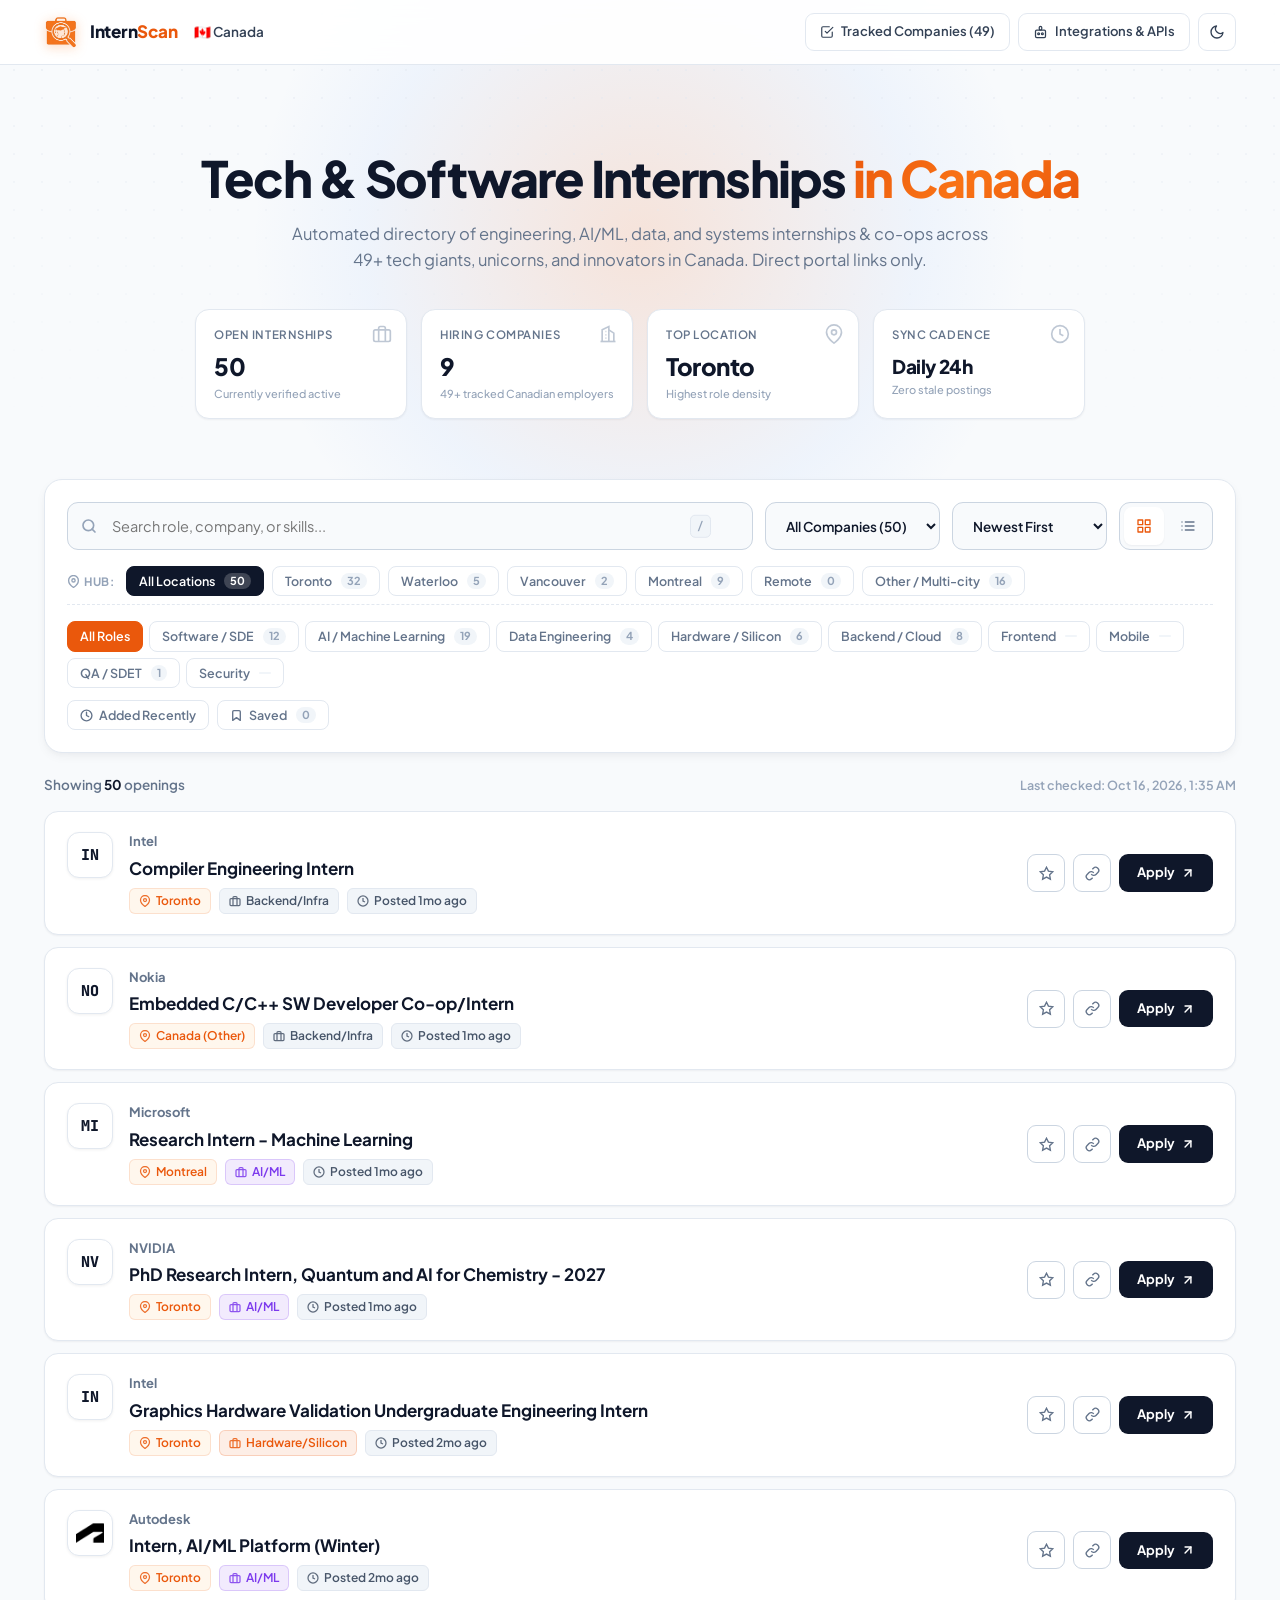
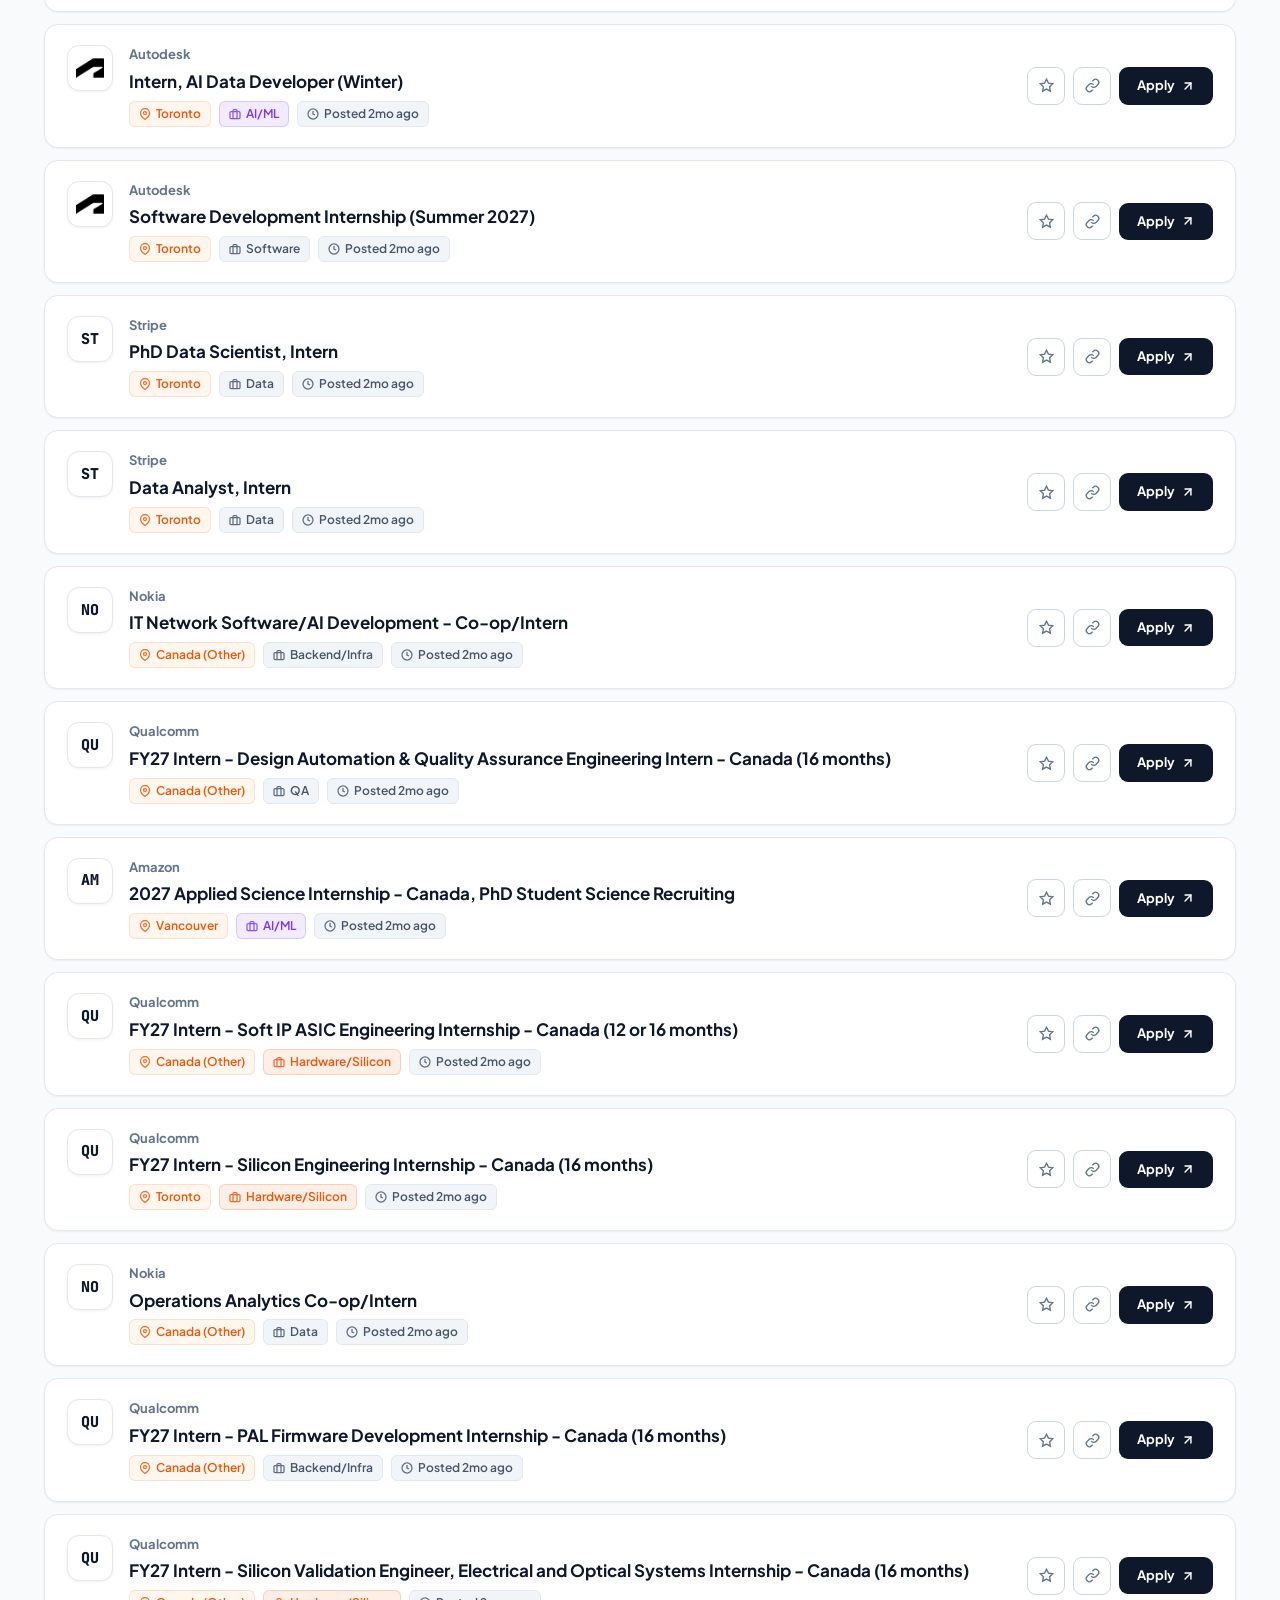
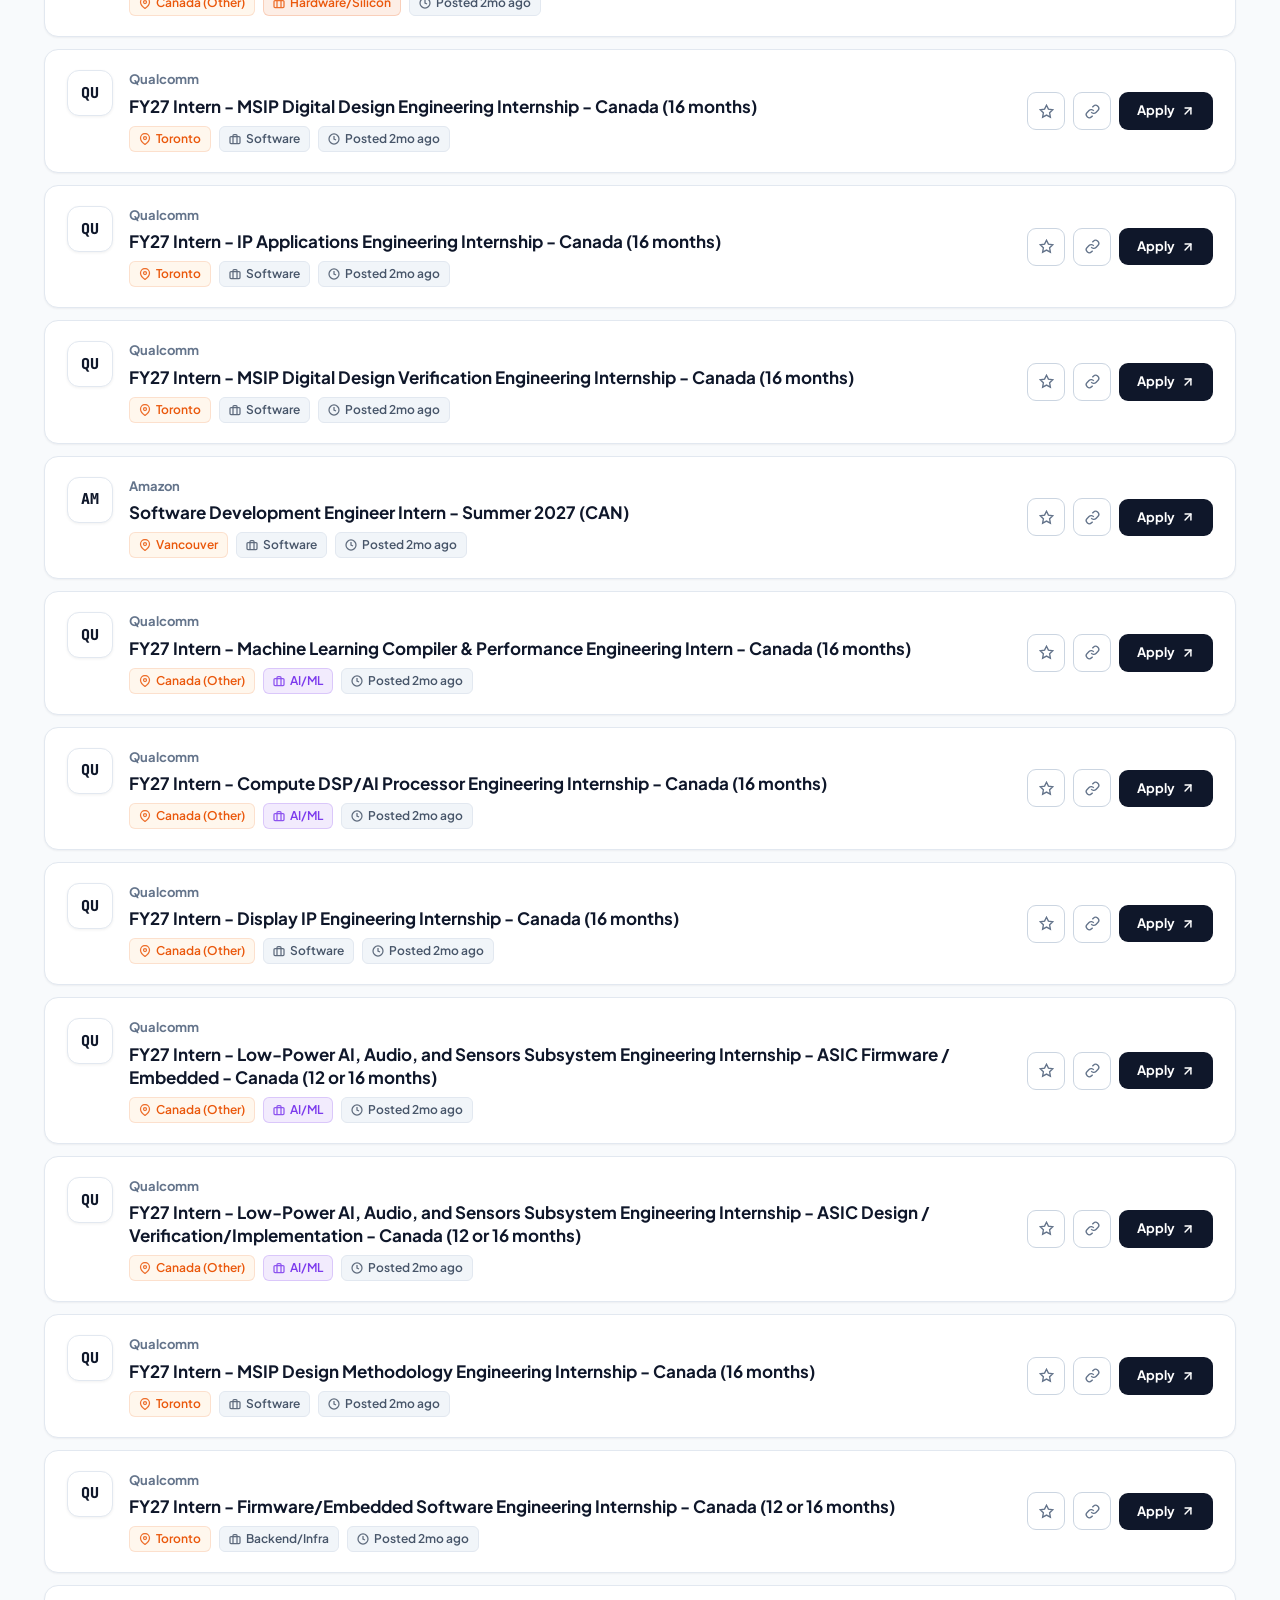
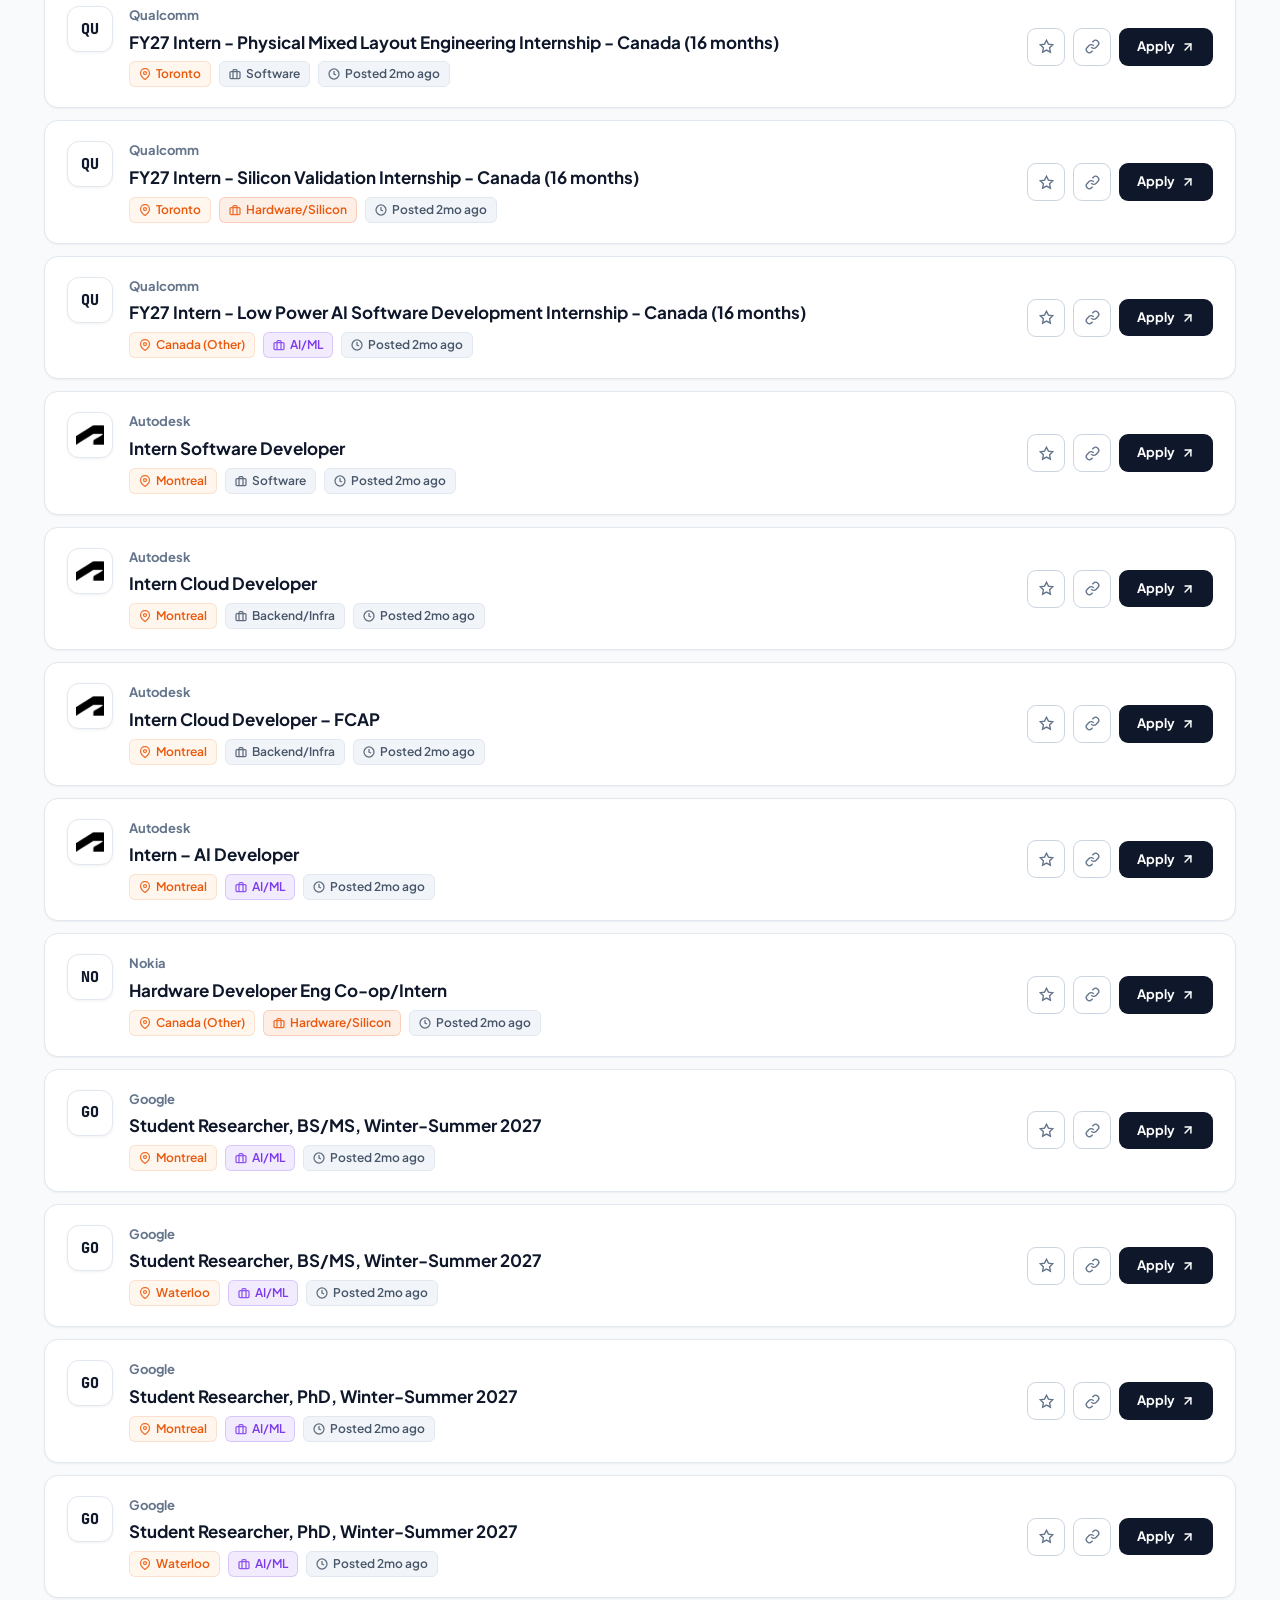
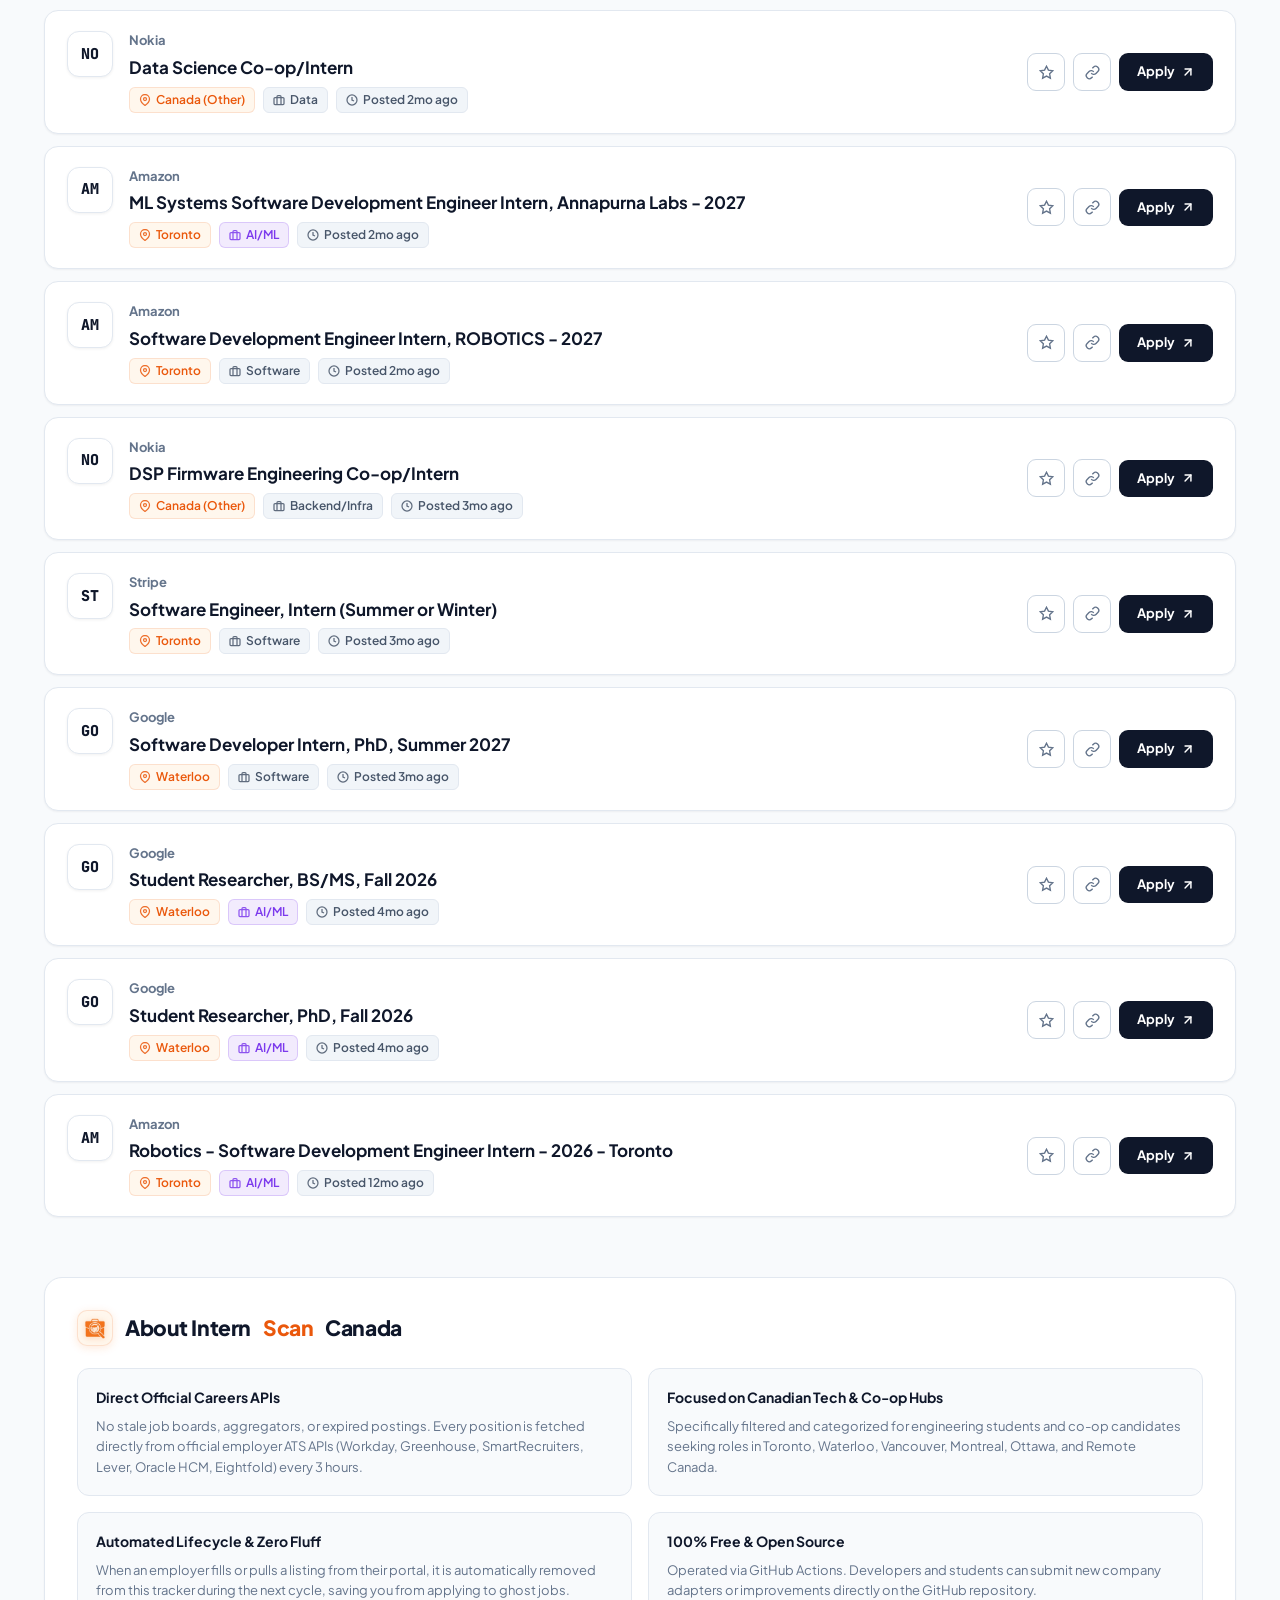
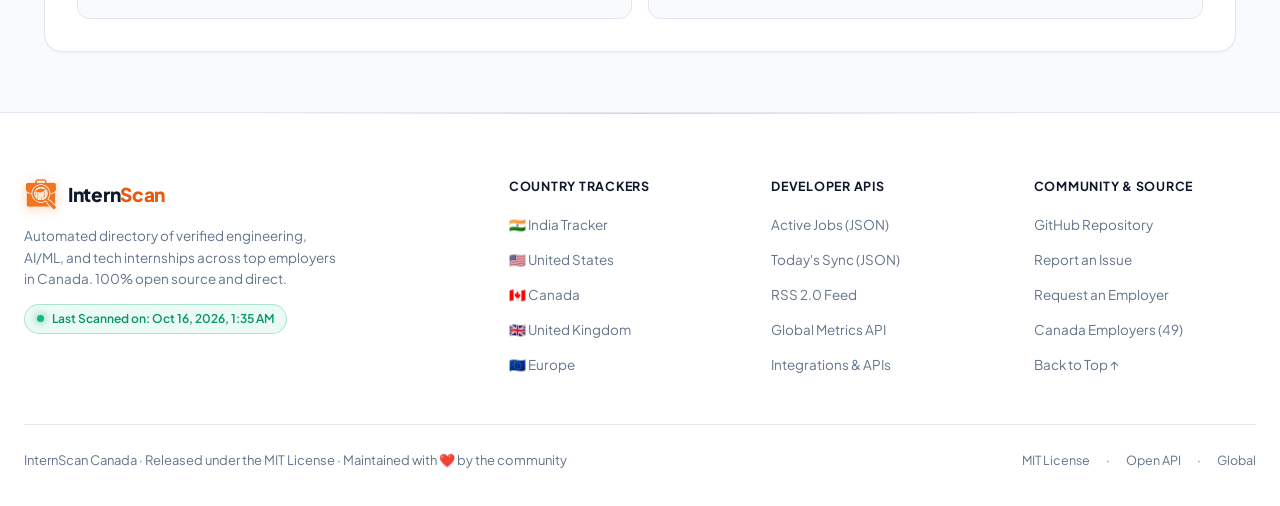
==== docs/ca/index.html @ 95787db0 "feat(web): make search and filters mobile-friendly with vertical dropdown selectors" ====
<!doctype html>
<html lang="en">
<head>
<meta charset="utf-8">
<meta name="viewport" content="width=device-width, initial-scale=1.0, maximum-scale=5.0, viewport-fit=cover">
<title>InternScan Canada · Tech & SDE Internships 2026–2027</title>
<meta name="description" content="Automated, verified directory of software engineering, AI/ML, data, and cloud internships across 49+ tech leaders in Canada for 2026 and 2027 batches. Auto-synced daily directly from official career APIs.">
<meta name="keywords" content="internscan canada, internships 2027 canada, tech internships canada 2026 2027, co-op canada 2027, software engineering internships toronto, waterloo co-op, vancouver tech intern, montreal ai intern">
<meta name="author" content="Vishnu Nandan">
<link rel="canonical" href="https://vishnunandan555.github.io/internscan/ca/">
<link rel="alternate" hreflang="en-IN" href="https://vishnunandan555.github.io/internscan/in/">
<link rel="alternate" hreflang="en-US" href="https://vishnunandan555.github.io/internscan/us/">
<link rel="alternate" hreflang="en-CA" href="https://vishnunandan555.github.io/internscan/ca/">
<link rel="alternate" hreflang="en-GB" href="https://vishnunandan555.github.io/internscan/uk/">
<link rel="alternate" hreflang="x-default" href="https://vishnunandan555.github.io/internscan/">

<!-- Open Graph / Facebook / LinkedIn / WhatsApp -->
<meta property="og:type" content="website">
<meta property="og:url" content="https://vishnunandan555.github.io/internscan/ca/">
<meta property="og:site_name" content="InternScan Canada">
<meta property="og:title" content="InternScan Canada 2026–2027  · Verified Tech Internships 2026–2027">
<meta property="og:description" content="Automated directory of engineering, AI/ML &amp; systems internships across 49+ tech giants in Canada. Scraped directly from official career portals. Zero ghost jobs.">
<meta property="og:image" content="https://vishnunandan555.github.io/internscan/og-image.png?v=2">
<meta property="og:image:width" content="1200">
<meta property="og:image:height" content="630">
<meta property="og:image:alt" content="InternScan Canada · Verified Tech Internships 2026-2027">
<meta property="og:locale" content="en_CA">

<!-- Twitter / X -->
<meta name="twitter:card" content="summary_large_image">
<meta name="twitter:url" content="https://vishnunandan555.github.io/internscan/ca/">
<meta name="twitter:title" content="InternScan Canada 2026–2027  · Verified Tech Internships 2026–2027">
<meta name="twitter:description" content="Direct official ATS sync for SDE, AI/ML, Data &amp; Cloud internships across 49+ top tech employers in Canada. Scraped daily.">
<meta name="twitter:image" content="https://vishnunandan555.github.io/internscan/og-image.png?v=2">
<meta name="twitter:creator" content="@vishnunandan555">

<!-- Mobile & App Identity -->
<meta name="theme-color" content="#07090e">
<meta name="apple-mobile-web-app-capable" content="yes">
<meta name="apple-mobile-web-app-status-bar-style" content="black-translucent">
<meta name="apple-mobile-web-app-title" content="InternScan">

<link rel="icon" type="image/png" sizes="32x32" href="../icon.png?v=2">
<link rel="icon" type="image/png" sizes="16x16" href="../icon.png?v=2">
<link rel="apple-touch-icon" sizes="180x180" href="../apple-touch-icon.png?v=2">
<link rel="shortcut icon" href="../favicon.ico?v=2">
<link rel="preconnect" href="https://fonts.googleapis.com">
<link rel="preconnect" href="https://fonts.gstatic.com" crossorigin>
<link href="https://fonts.googleapis.com/css2?family=Plus+Jakarta+Sans:wght@400;500;600;700;800&family=JetBrains+Mono:wght@400;500;600&display=swap" rel="stylesheet">
<link rel="stylesheet" href="../css/style.css?v=2.2.0">

<!-- Structured Data (JSON-LD) for Search Engines -->
<script type="application/ld+json">
{
  "@context": "https://schema.org",
  "@graph": [
    {
      "@type": "WebSite",
      "@id": "https://vishnunandan555.github.io/internscan/#website",
      "url": "https://vishnunandan555.github.io/internscan/ca/",
      "name": "InternScan Canada",
      "description": "Automated directory of verified software engineering and tech internships in Canada.",
      "inLanguage": "en-CA",
      "publisher": {
        "@type": "Organization",
        "name": "InternScan",
        "url": "https://vishnunandan555.github.io/internscan/",
        "logo": "https://vishnunandan555.github.io/internscan/og-image.png"
      },
      "potentialAction": {
        "@type": "SearchAction",
        "target": "https://vishnunandan555.github.io/internscan/ca/?q={search_term_string}",
        "query-input": "required name=search_term_string"
      }
    },
    {
      "@type": "WebApplication",
      "@id": "https://vishnunandan555.github.io/internscan/#app",
      "name": "InternScan Canada",
      "applicationCategory": "BusinessApplication",
      "operatingSystem": "All",
      "browserRequirements": "Requires JavaScript. Requires HTML5.",
      "url": "https://vishnunandan555.github.io/internscan/ca/",
      "description": "Live, automated tracker for 2026-2027 software engineering internships in Canada direct from official ATS career portals.",
      "offers": {
        "@type": "Offer",
        "price": "0",
        "priceCurrency": "CAD"
      }
    }
  ]
}
</script>
</head>
<body>

<div class="ambient-glow"></div>
<div class="grid-pattern"></div>

<nav class="nav">
  <div class="nav-inner">
    <div class="nav-brand-group">
      <a href="../?noredirect=1" class="brand-logo" title="InternScan Global Overview">
        <img src="../icon.png" alt="InternScan Logo" class="brand-logo-img" width="34" height="34">
        <span>Intern<span class="brand-accent">Scan</span></span>
      </a>
      <div class="country-selector-wrap" id="countrySelectorWrap">
        <button type="button" class="country-pill-btn" id="countryMenuBtn" aria-label="Select Country">
          <span>🇨🇦 Canada</span>
        </button>
        <div class="country-dropdown-menu" id="countryDropdownMenu">
          <a href="../?noredirect=1" class="country-menu-item"><span class="flag">🌐</span> Global</a>
          <a href="../in/" class="country-menu-item"><span class="flag">🇮🇳</span> India</a>
          <a href="../us/" class="country-menu-item"><span class="flag">🇺🇸</span> United States</a>
          <a href="./" class="country-menu-item active"><span class="flag">🇨🇦</span> Canada</a>
          <a href="../uk/" class="country-menu-item"><span class="flag">🇬🇧</span> United Kingdom</a>
          <a href="../eu/" class="country-menu-item"><span class="flag">🇪🇺</span> Europe</a>
        </div>
      </div>
    </div>
    <div class="nav-right">
      <a href="https://github.com/vishnunandan555/internscan/blob/main/lists/ca.md" target="_blank" rel="noopener" class="nav-btn">
        <svg width="14" height="14" viewBox="0 0 24 24" fill="none" stroke="currentColor" stroke-width="2" stroke-linecap="round" stroke-linejoin="round"><path d="M9 11l3 3L22 4"></path><path d="M21 12v7a2 2 0 0 1-2 2H5a2 2 0 0 1-2-2V5a2 2 0 0 1 2-2h11"></path></svg>
        <span class="nav-btn-text">Tracked Companies (49)</span>
        <span class="nav-btn-text-mobile">49 Cos</span>
      </a>
      <a href="../docs/" class="nav-btn">
        <svg width="15" height="15" viewBox="0 0 24 24" fill="none" stroke="currentColor" stroke-width="2" stroke-linecap="round" stroke-linejoin="round"><path d="M12 2a2 2 0 0 1 2 2v2a2 2 0 0 1-2 2 2 2 0 0 1-2-2V4a2 2 0 0 1 2-2z"></path><rect x="4" y="8" width="16" height="12" rx="2"></rect><circle cx="9" cy="14" r="1.5"></circle><circle cx="15" cy="14" r="1.5"></circle></svg>
        <span class="nav-btn-text">Integrations &amp; APIs</span>
        <span class="nav-btn-text-mobile">Docs</span>
      </a>
      <button class="theme-toggle" id="theme-btn" aria-label="Toggle theme">
        <svg id="theme-icon" width="16" height="16" viewBox="0 0 24 24" fill="none" stroke="currentColor" stroke-width="2" stroke-linecap="round" stroke-linejoin="round"><circle cx="12" cy="12" r="5"></circle><line x1="12" y1="1" x2="12" y2="3"></line><line x1="12" y1="21" x2="12" y2="23"></line><line x1="4.22" y1="4.22" x2="5.64" y2="5.64"></line><line x1="18.36" y1="18.36" x2="19.78" y2="19.78"></line><line x1="1" y1="12" x2="3" y2="12"></line><line x1="21" y1="12" x2="23" y2="12"></line><line x1="4.22" y1="19.78" x2="5.64" y2="18.36"></line><line x1="18.36" y1="5.64" x2="19.78" y2="4.22"></line></svg>
      </button>
    </div>
  </div>
</nav>

<header class="hero">
  <h1>Tech &amp; Software Internships <span class="gradient-text">in Canada</span></h1>
  <p>Automated directory of engineering, AI/ML, data, and systems internships &amp; co-ops across 49+ tech giants, unicorns, and innovators in Canada. Direct portal links only.</p>

  <div class="metrics-grid">
    <div class="metric-card">
      <div class="metric-icon-wrap">
        <svg width="20" height="20" viewBox="0 0 24 24" fill="none" stroke="currentColor" stroke-width="2"><rect x="2" y="7" width="20" height="14" rx="2" ry="2"></rect><path d="M16 21V5a2 2 0 0 0-2-2h-4a2 2 0 0 0-2 2v16"></path></svg>
      </div>
      <div class="metric-label">Open Internships</div>
      <div class="metric-value" id="metric-jobs">-</div>
      <div class="metric-sub">Currently verified active</div>
    </div>
    <div class="metric-card">
      <div class="metric-icon-wrap">
        <svg width="20" height="20" viewBox="0 0 24 24" fill="none" stroke="currentColor" stroke-width="2"><path d="M3 21h18"></path><path d="M5 21V7l8-4v18"></path><path d="M19 21V11l-6-4"></path><path d="M9 9h1"></path><path d="M9 13h1"></path><path d="M9 17h1"></path></svg>
      </div>
      <div class="metric-label">Hiring Companies</div>
      <div class="metric-value" id="metric-companies">49</div>
      <div class="metric-sub">49+ tracked Canadian employers</div>
    </div>
    <div class="metric-card">
      <div class="metric-icon-wrap">
        <svg width="20" height="20" viewBox="0 0 24 24" fill="none" stroke="currentColor" stroke-width="2"><path d="M21 10c0 7-9 13-9 13s-9-6-9-13a9 9 0 0 1 18 0z"></path><circle cx="12" cy="10" r="3"></circle></svg>
      </div>
      <div class="metric-label">Top Location</div>
      <div class="metric-value" id="metric-hub">Toronto</div>
      <div class="metric-sub">Highest role density</div>
    </div>
    <div class="metric-card">
      <div class="metric-icon-wrap">
        <svg width="20" height="20" viewBox="0 0 24 24" fill="none" stroke="currentColor" stroke-width="2"><circle cx="12" cy="12" r="10"></circle><polyline points="12 6 12 12 16 14"></polyline></svg>
      </div>
      <div class="metric-label">Sync Cadence</div>
      <div class="metric-value metric-cadence-val">Daily 24h</div>
      <div class="metric-sub">Zero stale postings</div>
    </div>
  </div>
</header>

<div class="controls-wrap">
  <div class="controls-box">
    <!-- Top Row: Search + Company + Sort + Layout View -->
    <div class="search-row">
      <div class="search-input-wrap">
        <svg class="search-icon" width="16" height="16" viewBox="0 0 24 24" fill="none" stroke="currentColor" stroke-width="2.5" stroke-linecap="round" stroke-linejoin="round"><circle cx="11" cy="11" r="8"></circle><line x1="21" y1="21" x2="16.65" y2="16.65"></line></svg>
        <input type="text" id="search-input" class="search-input" placeholder="Search role, company, or skills...">
        <span class="search-kbd-hint">/</span>
        <button id="clear-search" class="clear-btn" aria-label="Clear search">
          <svg width="14" height="14" viewBox="0 0 24 24" fill="none" stroke="currentColor" stroke-width="2.5" stroke-linecap="round" stroke-linejoin="round"><line x1="18" y1="6" x2="6" y2="18"></line><line x1="6" y1="6" x2="18" y2="18"></line></svg>
        </button>
      </div>

      <select id="category-select" class="select-box mobile-filter-select" aria-label="Filter by Role">
        <option value="all">All Roles</option>
        <option value="Software">Software / SDE</option>
        <option value="AI/ML">AI / Machine Learning</option>
        <option value="Data">Data Engineering</option>
        <option value="Hardware/Silicon">Hardware / Silicon</option>
        <option value="Backend/Infra">Backend / Cloud</option>
        <option value="Frontend">Frontend</option>
        <option value="Mobile">Mobile</option>
        <option value="QA">QA / SDET</option>
        <option value="Security">Security</option>
      </select>

      <select id="hub-select" class="select-box mobile-filter-select" aria-label="Filter by Tech Hub">
        <option value="all">All Locations</option>
        <option value="Toronto">Toronto</option>
        <option value="Waterloo">Waterloo</option>
        <option value="Vancouver">Vancouver</option>
        <option value="Montreal">Montreal</option>
        <option value="Remote">Remote</option>
        <option value="Other">Other / Multi-city</option>
      </select>

      <select id="company-select" class="select-box">
        <option value="all">All Companies</option>
      </select>

      <select id="sort-select" class="select-box">
        <option value="newest">Newest First</option>
        <option value="company">Company (A-Z)</option>
        <option value="title">Role Title</option>
      </select>

      <div class="view-switch-box">
        <button id="btn-view-cards" class="view-btn active" title="Card View">
          <svg width="16" height="16" viewBox="0 0 24 24" fill="none" stroke="currentColor" stroke-width="2" stroke-linecap="round" stroke-linejoin="round"><rect x="3" y="3" width="7" height="7"></rect><rect x="14" y="3" width="7" height="7"></rect><rect x="14" y="14" width="7" height="7"></rect><rect x="3" y="14" width="7" height="7"></rect></svg>
        </button>
        <button id="btn-view-compact" class="view-btn" title="Compact Table View">
          <svg width="16" height="16" viewBox="0 0 24 24" fill="none" stroke="currentColor" stroke-width="2" stroke-linecap="round" stroke-linejoin="round"><line x1="8" y1="6" x2="21" y2="6"></line><line x1="8" y1="12" x2="21" y2="12"></line><line x1="8" y1="18" x2="21" y2="18"></line><line x1="3" y1="6" x2="3.01" y2="6"></line><line x1="3" y1="12" x2="3.01" y2="12"></line><line x1="3" y1="18" x2="3.01" y2="18"></line></svg>
        </button>
      </div>
    </div>

    <!-- Canada Tech Hubs Strip -->
    <div class="hub-filter-bar">
      <span class="hub-label">
        <svg width="13" height="13" viewBox="0 0 24 24" fill="none" stroke="currentColor" stroke-width="2.5"><path d="M21 10c0 7-9 13-9 13s-9-6-9-13a9 9 0 0 1 18 0z"></path><circle cx="12" cy="10" r="3"></circle></svg>
        Hub:
      </span>
      <button class="hub-btn active" data-hub="all">All Locations <span class="count" id="count-all">0</span></button>
      <button class="hub-btn" data-hub="Toronto">Toronto <span class="count" id="count-tor">0</span></button>
      <button class="hub-btn" data-hub="Waterloo">Waterloo <span class="count" id="count-wat">0</span></button>
      <button class="hub-btn" data-hub="Vancouver">Vancouver <span class="count" id="count-van">0</span></button>
      <button class="hub-btn" data-hub="Montreal">Montreal <span class="count" id="count-mtl">0</span></button>
      <button class="hub-btn" data-hub="Remote">Remote <span class="count" id="count-rem">0</span></button>
      <button class="hub-btn" data-hub="Other">Other / Multi-city <span class="count" id="count-other">0</span></button>
    </div>

    <!-- Category Filter Pills + Quick Toggles -->
    <div class="pills-row">
      <div class="role-pills" id="category-pills">
        <button class="filter-pill active" data-cat="all">All Roles</button>
        <button class="filter-pill" data-cat="Software">Software / SDE <span class="cat-count" id="cat-count-Software"></span></button>
        <button class="filter-pill" data-cat="AI/ML">AI / Machine Learning <span class="cat-count" id="cat-count-AIML"></span></button>
        <button class="filter-pill" data-cat="Data">Data Engineering <span class="cat-count" id="cat-count-Data"></span></button>
        <button class="filter-pill" data-cat="Hardware/Silicon">Hardware / Silicon <span class="cat-count" id="cat-count-HardwareSilicon"></span></button>
        <button class="filter-pill" data-cat="Backend/Infra">Backend / Cloud <span class="cat-count" id="cat-count-BackendInfra"></span></button>
        <button class="filter-pill" data-cat="Frontend">Frontend <span class="cat-count" id="cat-count-Frontend"></span></button>
        <button class="filter-pill" data-cat="Mobile">Mobile <span class="cat-count" id="cat-count-Mobile"></span></button>
        <button class="filter-pill" data-cat="QA">QA / SDET <span class="cat-count" id="cat-count-QA"></span></button>
        <button class="filter-pill" data-cat="Security">Security <span class="cat-count" id="cat-count-Security"></span></button>
      </div>

      <div class="quick-toggles">
        <button class="toggle-btn" id="btn-new">
          <svg width="13" height="13" viewBox="0 0 24 24" fill="none" stroke="currentColor" stroke-width="2.5" stroke-linecap="round" stroke-linejoin="round"><circle cx="12" cy="12" r="10"></circle><polyline points="12 6 12 12 16 14"></polyline></svg>
          Added Recently
        </button>
        <button class="toggle-btn" id="btn-saved">
          <svg width="13" height="13" viewBox="0 0 24 24" fill="none" stroke="currentColor" stroke-width="2.5" stroke-linecap="round" stroke-linejoin="round"><path d="M19 21l-7-5-7 5V5a2 2 0 0 1 2-2h10a2 2 0 0 1 2 2z"></path></svg>
          Saved <span class="toggle-count" id="saved-counter">0</span>
        </button>
      </div>
    </div>
  </div>
</div>

<main class="jobs-container">
  <div class="results-bar">
    <div>
      Showing <span class="results-count" id="jobs-count">0</span> openings
    </div>
    <div id="last-updated-text" style="color: var(--faint); font-size: 12.5px;">
      Checking updates...
    </div>
  </div>

  <div id="jobs-wrapper">
    <!-- Rendered dynamically by js/app.js -->
  </div>
</main>



<section class="info-section">
  <div class="info-box">
    <h2>
      <span class="info-title-badge"><img src="../icon.png" width="22" height="22" alt="InternScan Logo" class="info-badge-img"></span>
      About Intern<span class="brand-accent">Scan</span> Canada
    </h2>
    <div class="faq-grid">
      <div class="faq-card">
        <h4>Direct Official Careers APIs</h4>
        <p>No stale job boards, aggregators, or expired postings. Every position is fetched directly from official employer ATS APIs (Workday, Greenhouse, SmartRecruiters, Lever, Oracle HCM, Eightfold) every 3 hours.</p>
      </div>
      <div class="faq-card">
        <h4>Focused on Canadian Tech &amp; Co-op Hubs</h4>
        <p>Specifically filtered and categorized for engineering students and co-op candidates seeking roles in Toronto, Waterloo, Vancouver, Montreal, Ottawa, and Remote Canada.</p>
      </div>
      <div class="faq-card">
        <h4>Automated Lifecycle &amp; Zero Fluff</h4>
        <p>When an employer fills or pulls a listing from their portal, it is automatically removed from this tracker during the next cycle, saving you from applying to ghost jobs.</p>
      </div>
      <div class="faq-card">
        <h4>100% Free &amp; Open Source</h4>
        <p>Operated via GitHub Actions. Developers and students can submit new company adapters or improvements directly on the GitHub repository.</p>
      </div>
    </div>
  </div>
</section>

<div class="toast-box" id="toast">
  <svg width="16" height="16" viewBox="0 0 24 24" fill="none" stroke="currentColor" stroke-width="2.5" stroke-linecap="round" stroke-linejoin="round"><polyline points="20 6 9 17 4 12"></polyline></svg>
  <span id="toast-text">Link copied to clipboard</span>
</div>

<footer class="footer">
  <div class="footer-inner">
    <div class="footer-top">
      <div class="footer-brand">
        <a href="../?noredirect=1" class="brand-logo">
          <img src="../icon.png" alt="InternScan Logo" class="brand-logo-img" width="34" height="34">
          <span>Intern<span class="brand-accent">Scan</span></span>
        </a>
        <p class="footer-brand-desc">Automated directory of verified engineering, AI/ML, and tech internships across top employers in Canada. 100% open source and direct.</p>
        <div class="footer-status-pill">
          <span class="pulse-dot"></span>
          <span id="footer-scan-time">Last Scanned on: Oct 15, 2026, 11:05 AM IST</span>
        </div>
      </div>

      <div class="footer-col">
        <h4>Country Trackers</h4>
        <ul>
          <li><a href="../in/">🇮🇳 India Tracker</a></li>
          <li><a href="../us/">🇺🇸 United States</a></li>
          <li><a href="./">🇨🇦 Canada</a></li>
          <li><a href="../uk/">🇬🇧 United Kingdom</a></li>
          <li><a href="../eu/">🇪🇺 Europe</a></li>
        </ul>
      </div>

      <div class="footer-col">
        <h4>Developer APIs</h4>
        <ul>
          <li><a href="./api/active.json" target="_blank">Active Jobs (JSON)</a></li>
          <li><a href="./api/latest.json" target="_blank">Today's Sync (JSON)</a></li>
          <li><a href="./feed.xml" target="_blank">RSS 2.0 Feed</a></li>
          <li><a href="../metrics.json" target="_blank">Global Metrics API</a></li>
          <li><a href="../docs/">Integrations &amp; APIs</a></li>
        </ul>
      </div>

      <div class="footer-col">
        <h4>Community &amp; Source</h4>
        <ul>
          <li><a href="https://github.com/vishnunandan555/internscan" target="_blank" rel="noopener">GitHub Repository</a></li>
          <li><a href="https://github.com/vishnunandan555/internscan/issues/new?title=%5BBug%5D+<Report>" target="_blank" rel="noopener">Report an Issue</a></li>
          <li><a href="https://github.com/vishnunandan555/internscan/issues/new?title=%5BCompany+Request%5D+<Company+Name>" target="_blank" rel="noopener">Request an Employer</a></li>
          <li><a href="https://github.com/vishnunandan555/internscan/blob/main/lists/ca.md" target="_blank" rel="noopener">Canada Employers (49)</a></li>
          <li><a href="#" onclick="window.scrollTo({top:0, behavior:'smooth'}); return false;">Back to Top ↑</a></li>
        </ul>
      </div>
    </div>

    <div class="footer-bottom">
      <div>InternScan Canada · Released under the MIT License · Maintained with ❤️ by the community</div>
      <div class="footer-bottom-links">
        <a href="https://github.com/vishnunandan555/internscan/blob/main/LICENSE" target="_blank" rel="noopener">MIT License</a>
        <span>·</span>
        <a href="./api/active.json" target="_blank">Open API</a>
        <span>·</span>
        <a href="../?noredirect=1">Global</a>
      </div>
    </div>
  </div>
</footer>

<script src="../js/app.js?v=2.2.0" defer></script>
</body>
</html>
---- docs/css/style.css ----
/* InternScan India — Consolidated Design System & Stylesheet
 * Fully responsive, optimized, dark/light mode, glassmorphic UI.
 */

:root {
  --bg: #f8fafc;
  --surface: #ffffff;
  --surface-card: #ffffff;
  --surface-glass: rgba(255, 255, 255, 0.9);
  --surface-hover: #f1f5f9;
  --surface-subtle: #f8fafc;
  --border: #e2e8f0;
  --border-strong: #cbd5e1;
  --ink: #0f172a;
  --ink-secondary: #334155;
  --dim: #64748b;
  --faint: #94a3b8;
  --brand: #ea580c;
  --brand-dark: #c2410c;
  --brand-soft: #fff7ed;
  --brand-glow: rgba(234, 88, 12, 0.14);
  --brand-blue: #2563eb;
  --brand-purple: #7c3aed;
  --new-fg: #15803d;
  --new-bg: #dcfce7;
  --new-border: #bbf7d0;
  --badge-bg: #f1f5f9;
  --badge-fg: #475569;
  --badge-border: #e2e8f0;
  --shadow-sm: 0 1px 2px rgba(15, 23, 42, 0.05);
  --shadow-md: 0 4px 12px -2px rgba(15, 23, 42, 0.06), 0 2px 6px -2px rgba(15, 23, 42, 0.03);
  --shadow-lg: 0 14px 28px -4px rgba(15, 23, 42, 0.09), 0 6px 12px -3px rgba(15, 23, 42, 0.04);
  color-scheme: light;
}

:root[data-theme="dark"] {
  --bg: #07090e;
  --surface: #0f131d;
  --surface-card: #111726;
  --surface-glass: rgba(15, 19, 29, 0.88);
  --surface-hover: #192236;
  --surface-subtle: #0d111a;
  --border: #1e2638;
  --border-strong: #2c3852;
  --ink: #f8fafc;
  --ink-secondary: #e2e8f0;
  --dim: #94a3b8;
  --faint: #64748b;
  --brand: #f97316;
  --brand-dark: #ea580c;
  --brand-soft: rgba(249, 115, 22, 0.12);
  --brand-glow: rgba(249, 115, 22, 0.22);
  --brand-blue: #3b82f6;
  --brand-purple: #a855f7;
  --new-fg: #4ade80;
  --new-bg: rgba(74, 222, 128, 0.12);
  --new-border: rgba(74, 222, 128, 0.25);
  --badge-bg: #161e2e;
  --badge-fg: #cbd5e1;
  --badge-border: #222e44;
  --shadow-sm: 0 1px 3px rgba(0, 0, 0, 0.4);
  --shadow-md: 0 6px 18px -2px rgba(0, 0, 0, 0.55);
  --shadow-lg: 0 16px 36px -4px rgba(0, 0, 0, 0.7);
  color-scheme: dark;
}

/* Base & Reset */
* {
  box-sizing: border-box;
  margin: 0;
  padding: 0;
  -webkit-tap-highlight-color: transparent;
}
html {
  overflow-x: hidden;
  width: 100%;
  -webkit-text-size-adjust: 100%;
  text-size-adjust: 100%;
  scroll-behavior: smooth;
}
body {
  background: var(--bg);
  color: var(--ink);
  font-family: 'Plus Jakarta Sans', -apple-system, BlinkMacSystemFont, sans-serif;
  line-height: 1.5;
  -webkit-font-smoothing: antialiased;
  min-height: 100vh;
  display: flex;
  flex-direction: column;
  overflow-x: hidden;
  width: 100%;
  max-width: 100vw;
  position: relative;
}
a { color: inherit; text-decoration: none; }
button, input, select {
  font-family: inherit;
  touch-action: manipulation;
}

/* Visual Accents (Glow & Subtle Grid) */
.ambient-glow {
  position: absolute;
  top: 0;
  left: 50%;
  transform: translateX(-50%);
  width: min(1000px, 100vw);
  max-width: 100vw;
  height: 480px;
  background: radial-gradient(circle, var(--brand-glow) 0%, rgba(59, 130, 246, 0.05) 50%, transparent 70%);
  pointer-events: none;
  z-index: 0;
  overflow: hidden;
}
.grid-pattern {
  position: absolute;
  top: 0; left: 0; right: 0;
  height: 420px;
  background-image: radial-gradient(var(--border) 1px, transparent 1px);
  background-size: 28px 28px;
  mask-image: linear-gradient(to bottom, rgba(0,0,0,1) 0%, rgba(0,0,0,0) 100%);
  -webkit-mask-image: linear-gradient(to bottom, rgba(0,0,0,1) 0%, rgba(0,0,0,0) 100%);
  pointer-events: none;
  z-index: 0;
  opacity: 0.55;
}

/* Navbar */
.nav {
  position: sticky;
  top: 0;
  z-index: 50;
  backdrop-filter: blur(14px);
  -webkit-backdrop-filter: blur(14px);
  background: var(--surface-glass);
  border-bottom: 1px solid var(--border);
  transition: background 0.2s, border-color 0.2s;
}
.nav-inner {
  max-width: 1240px;
  margin: 0 auto;
  padding: 0 clamp(12px, 3vw, 24px);
  height: 64px;
  display: flex;
  align-items: center;
  justify-content: space-between;
}
.brand-logo {
  display: flex;
  align-items: center;
  gap: 12px;
  font-weight: 800;
  font-size: 17px;
  letter-spacing: -0.015em;
  color: var(--ink);
}
.brand-accent {
  color: var(--brand);
}
.brand-logo-img {
  width: 34px;
  height: 34px;
  object-fit: contain;
  flex-shrink: 0;
  display: block;
  transition: transform 0.22s cubic-bezier(0.16, 1, 0.3, 1);
  filter: drop-shadow(0 2px 6px rgba(249, 115, 22, 0.35));
}
.brand-logo:hover .brand-logo-img {
  transform: scale(1.08) rotate(-3deg);
}
.brand-icon-box {
  width: 36px;
  height: 36px;
  border-radius: 10px;
  background: linear-gradient(135deg, var(--brand) 0%, #ea580c 100%);
  display: flex;
  align-items: center;
  justify-content: center;
  color: #ffffff;
  box-shadow: 0 3px 8px var(--brand-glow);
  flex-shrink: 0;
}
.badge-country {
  font-size: 11px;
  font-weight: 700;
  letter-spacing: 0.05em;
  text-transform: uppercase;
  background: var(--brand-soft);
  color: var(--brand);
  padding: 3px 8px;
  border-radius: 6px;
  border: 1px solid var(--brand-glow);
}
.version-badge {
  font-family: 'JetBrains Mono', monospace;
  font-size: 10.5px;
  font-weight: 700;
  letter-spacing: 0.02em;
  background: var(--surface-subtle);
  color: var(--dim);
  padding: 3px 7px;
  border-radius: 6px;
  border: 1px solid var(--border);
}
.nav-right {
  display: flex;
  align-items: center;
  gap: 8px;
}
.nav-btn {
  display: inline-flex;
  align-items: center;
  gap: 7px;
  height: 38px;
  padding: 0 14px;
  border-radius: 9px;
  font-size: 13px;
  font-weight: 600;
  border: 1px solid var(--border);
  background: var(--surface);
  color: var(--ink-secondary);
  cursor: pointer;
  transition: all 0.15s ease;
  box-sizing: border-box;
}
.nav-btn:hover, .theme-toggle:hover, .theme-toggle-btn:hover {
  background: var(--surface-hover);
  color: var(--ink);
  border-color: var(--border-strong);
  transform: translateY(-1px);
}
.nav-btn:active, .theme-toggle:active, .theme-toggle-btn:active {
  transform: translateY(0);
}
.nav-btn-text-mobile { display: none; }
.theme-toggle, .theme-toggle-btn {
  width: 38px;
  height: 38px;
  border-radius: 9px;
  border: 1px solid var(--border);
  background: var(--surface);
  color: var(--ink-secondary);
  display: inline-flex;
  align-items: center;
  justify-content: center;
  cursor: pointer;
  transition: all 0.15s ease;
  box-sizing: border-box;
  flex-shrink: 0;
  padding: 0;
}

/* Hero Section */
.hero {
  position: relative;
  z-index: 1;
  padding: clamp(56px, 8vw, 84px) clamp(12px, 3vw, 24px) 32px;
  max-width: 1240px;
  margin: 0 auto;
  text-align: center;
}
.hero-pill {
  display: inline-flex;
  align-items: center;
  gap: 8px;
  background: var(--surface);
  border: 1px solid var(--border);
  padding: 6px 14px;
  border-radius: 9999px;
  font-size: 12.5px;
  font-weight: 600;
  margin-bottom: 22px;
  box-shadow: var(--shadow-sm);
  color: var(--dim);
}
.pulse-dot {
  width: 7px;
  height: 7px;
  border-radius: 50%;
  background: #16a34a;
  box-shadow: 0 0 0 3px rgba(22, 163, 74, 0.25);
  animation: pulse-ring 2.2s infinite;
}
@keyframes pulse-ring {
  0% { box-shadow: 0 0 0 0 rgba(22, 163, 74, 0.5); }
  70% { box-shadow: 0 0 0 6px rgba(22, 163, 74, 0); }
  100% { box-shadow: 0 0 0 0 rgba(22, 163, 74, 0); }
}
.hero h1 {
  font-size: clamp(24px, 5.2vw, 50px);
  font-weight: 800;
  letter-spacing: -0.035em;
  margin-bottom: 14px;
  color: var(--ink);
  line-height: 1.15;
}
.gradient-text {
  background: linear-gradient(135deg, var(--brand) 0%, #f97316 50%, #ea580c 100%);
  -webkit-background-clip: text;
  background-clip: text;
  -webkit-text-fill-color: transparent;
}
.hero p {
  font-size: clamp(14px, 2.2vw, 16.5px);
  color: var(--dim);
  max-width: 700px;
  margin: 0 auto clamp(20px, 4vw, 36px);
  line-height: 1.6;
}

/* Metrics Grid */
.metrics-grid {
  display: grid;
  grid-template-columns: repeat(4, 1fr);
  gap: clamp(8px, 1.8vw, 14px);
  max-width: 960px;
  margin: 0 auto;
}
.metric-card {
  background: var(--surface);
  border: 1px solid var(--border);
  border-radius: 14px;
  padding: 16px 18px;
  text-align: left;
  box-shadow: var(--shadow-sm);
  transition: transform 0.15s, border-color 0.15s;
  position: relative;
  overflow: hidden;
}
.metric-card:hover {
  transform: translateY(-2px);
  border-color: var(--border-strong);
  box-shadow: var(--shadow-md);
}
.metric-icon-wrap {
  position: absolute;
  right: 14px;
  top: 14px;
  color: var(--faint);
  opacity: 0.6;
}
.metric-label {
  font-size: 11.5px;
  color: var(--dim);
  font-weight: 600;
  text-transform: uppercase;
  letter-spacing: 0.05em;
}
.metric-value {
  font-size: clamp(20px, 3.2vw, 24px);
  font-weight: 800;
  color: var(--ink);
  margin-top: 4px;
  letter-spacing: -0.02em;
}
.metric-cadence-val {
  font-size: clamp(14px, 2.2vw, 19px);
  margin-top: 8px;
}
.metric-sub {
  font-size: 11px;
  color: var(--faint);
  margin-top: 2px;
  font-weight: 500;
}

/* Controls Dock */
.controls-wrap {
  position: relative;
  z-index: 10;
  max-width: 1240px;
  margin: 28px auto 0;
  padding: 0 clamp(12px, 3vw, 24px);
}
.controls-box {
  background: var(--surface);
  border: 1px solid var(--border);
  border-radius: 18px;
  padding: clamp(14px, 2.5vw, 22px);
  box-shadow: var(--shadow-md);
  display: flex;
  flex-direction: column;
  gap: 16px;
}

/* Search row */
.search-row {
  display: flex;
  gap: 12px;
  align-items: center;
  flex-wrap: wrap;
}
.search-input-wrap {
  flex: 1;
  min-width: 260px;
  position: relative;
}
.search-icon {
  position: absolute;
  left: 14px;
  top: 50%;
  transform: translateY(-50%);
  color: var(--faint);
  pointer-events: none;
}
.search-input {
  width: 100%;
  height: 48px;
  border-radius: 11px;
  border: 1px solid var(--border-strong);
  background: var(--bg);
  color: var(--ink);
  padding: 0 80px 0 44px;
  font-size: 14.5px;
  transition: all 0.2s ease;
  outline: none;
}
.search-input:focus {
  border-color: var(--brand);
  background: var(--surface);
  box-shadow: 0 0 0 3px var(--brand-glow);
}
.search-kbd-hint {
  position: absolute;
  right: 42px;
  top: 50%;
  transform: translateY(-50%);
  background: var(--badge-bg);
  border: 1px solid var(--border);
  color: var(--faint);
  font-family: 'JetBrains Mono', monospace;
  font-size: 11px;
  font-weight: 600;
  padding: 2px 6px;
  border-radius: 5px;
  pointer-events: none;
}
.clear-btn {
  position: absolute;
  right: 12px;
  top: 50%;
  transform: translateY(-50%);
  background: transparent;
  border: none;
  color: var(--faint);
  width: 26px;
  height: 26px;
  border-radius: 6px;
  cursor: pointer;
  display: none;
  align-items: center;
  justify-content: center;
}
.clear-btn:hover { color: var(--ink); background: var(--surface-hover); }

.select-box {
  height: 48px;
  border-radius: 11px;
  border: 1px solid var(--border-strong);
  background: var(--bg);
  color: var(--ink);
  padding: 0 16px;
  font-size: 13.5px;
  font-weight: 600;
  cursor: pointer;
  outline: none;
  transition: all 0.15s;
}
.select-box:focus { border-color: var(--brand); }
.select-box.is-filtered {
  border-color: var(--brand);
  background-color: var(--brand-soft);
  color: var(--brand);
}
.mobile-filter-select {
  display: none;
}

.view-switch-box {
  display: flex;
  background: var(--bg);
  border: 1px solid var(--border-strong);
  border-radius: 11px;
  padding: 4px;
  gap: 4px;
}
.view-btn {
  width: 40px;
  height: 38px;
  border: none;
  background: transparent;
  border-radius: 8px;
  color: var(--dim);
  cursor: pointer;
  display: flex;
  align-items: center;
  justify-content: center;
  transition: all 0.15s ease;
}
.view-btn:hover { color: var(--ink); }
.view-btn.active {
  background: var(--surface);
  color: var(--brand);
  box-shadow: var(--shadow-sm);
}

/* Hub & Filter Bars */
.hub-filter-bar {
  display: flex;
  align-items: center;
  gap: 8px;
  flex-wrap: wrap;
  padding-bottom: 8px;
  border-bottom: 1px dashed var(--border);
}
.hub-label {
  font-size: 11.5px;
  font-weight: 700;
  text-transform: uppercase;
  color: var(--faint);
  letter-spacing: 0.05em;
  margin-right: 4px;
  display: flex;
  align-items: center;
  gap: 4px;
}
.hub-btn, .filter-pill, .toggle-btn {
  display: inline-flex;
  align-items: center;
  gap: 6px;
  padding: 6px 12px;
  border-radius: 8px;
  font-size: 12.5px;
  font-weight: 600;
  border: 1px solid var(--border);
  background: var(--surface);
  color: var(--dim);
  cursor: pointer;
  transition: all 0.15s;
  user-select: none;
}
.hub-btn span.count, .hub-btn span.badge, .filter-pill span.cat-count, .filter-pill span.pill-count, .toggle-count {
  background: var(--badge-bg);
  color: var(--faint);
  font-size: 11px;
  padding: 1px 6px;
  border-radius: 9999px;
  font-weight: 700;
  display: inline-block;
  margin-left: 3px;
  line-height: 1.3;
}
.hub-btn:hover, .filter-pill:hover, .toggle-btn:hover {
  background: var(--surface-hover);
  color: var(--ink);
  border-color: var(--border-strong);
}
.hub-btn.active {
  background: var(--ink);
  color: var(--surface);
  border-color: var(--ink);
}
.hub-btn.active span.count, .hub-btn.active span.badge {
  background: rgba(255, 255, 255, 0.2);
  color: var(--surface);
}
:root[data-theme="dark"] .hub-btn.active {
  background: #f1f5f9;
  color: #0b0f17;
  border-color: #f1f5f9;
}
:root[data-theme="dark"] .hub-btn.active span.count, :root[data-theme="dark"] .hub-btn.active span.badge {
  background: rgba(11, 15, 23, 0.22);
  color: #0b0f17;
}

.pills-row {
  display: flex;
  justify-content: space-between;
  align-items: center;
  gap: 12px;
  flex-wrap: wrap;
}
.role-pills { display: flex; gap: 6px; flex-wrap: wrap; }
.filter-pill.active {
  background: var(--brand);
  border-color: var(--brand);
  color: #ffffff;
}
.filter-pill.active span.cat-count, .filter-pill.active span.pill-count {
  background: rgba(255, 255, 255, 0.25);
  color: #ffffff;
}
.quick-toggles { display: flex; gap: 8px; align-items: center; }
.toggle-btn.active {
  background: var(--brand-soft);
  border-color: var(--brand);
  color: var(--brand);
}

/* Job Listings Layout */
.jobs-container {
  max-width: 1240px;
  margin: 22px auto 60px;
  padding: 0 clamp(12px, 3vw, 24px);
  flex: 1;
  width: 100%;
}
.results-bar {
  display: flex;
  justify-content: space-between;
  align-items: center;
  margin-bottom: 16px;
  font-size: 13.5px;
  color: var(--dim);
  font-weight: 600;
}
.results-count { color: var(--ink); font-weight: 700; }

/* Job Card (Cards View) */
.job-grid-cards { display: flex; flex-direction: column; gap: 12px; }
.job-card {
  background: var(--surface-card);
  border: 1px solid var(--border);
  border-radius: 14px;
  padding: clamp(14px, 2.5vw, 20px) clamp(16px, 2.5vw, 22px);
  box-shadow: var(--shadow-sm);
  display: flex;
  justify-content: space-between;
  align-items: center;
  gap: 18px;
  transition: all 0.18s ease;
  position: relative;
  overflow: hidden;
}
.job-card::before {
  content: "";
  position: absolute;
  left: 0; top: 0; bottom: 0;
  width: 3.5px;
  background: transparent;
  transition: background 0.18s ease;
}
.job-card:hover {
  border-color: var(--border-strong);
  transform: translateY(-2px);
  box-shadow: var(--shadow-md);
}
.job-card:hover::before { background: var(--brand); }

.job-left {
  display: flex;
  align-items: flex-start;
  gap: 16px;
  flex: 1;
  min-width: 0;
}
.company-avatar {
  width: 46px;
  height: 46px;
  border-radius: 12px;
  background: #ffffff;
  border: 1px solid var(--border);
  display: flex;
  align-items: center;
  justify-content: center;
  font-weight: 800;
  font-size: 15px;
  color: #0f172a;
  flex-shrink: 0;
  font-family: 'JetBrains Mono', monospace;
  overflow: hidden;
  box-shadow: 0 1px 3px rgba(0, 0, 0, 0.06);
}
.company-avatar img.company-logo-img {
  width: 28px;
  height: 28px;
  object-fit: contain;
  display: block;
}
:root[data-theme="dark"] .company-avatar {
  background: #ffffff;
  border-color: rgba(255, 255, 255, 0.16);
  box-shadow: 0 2px 8px rgba(0, 0, 0, 0.35);
}

.job-details { flex: 1; min-width: 0; }
.job-title-row {
  display: flex;
  align-items: center;
  gap: 10px;
  flex-wrap: wrap;
  margin-bottom: 5px;
}
.company-name {
  font-size: 13px;
  font-weight: 700;
  color: var(--dim);
}
.role-name {
  font-size: 17px;
  font-weight: 700;
  color: var(--ink);
  word-break: break-word;
  line-height: 1.35;
}
.role-name a:hover { color: var(--brand-blue); }

.badge-status {
  font-size: 11px;
  font-weight: 700;
  text-transform: uppercase;
  letter-spacing: 0.04em;
  padding: 2px 7px;
  border-radius: 6px;
  display: inline-flex;
  align-items: center;
  gap: 4px;
}
.badge-status.new {
  background: var(--new-bg);
  color: var(--new-fg);
  border: 1px solid var(--new-border);
}
.badge-status.new::before {
  content: "▲";
  font-size: 7.5px;
  line-height: 1;
}

.chips-row {
  display: flex;
  align-items: center;
  gap: 8px;
  flex-wrap: wrap;
  margin-top: 8px;
}
.chip {
  display: inline-flex;
  align-items: center;
  gap: 5px;
  font-size: 12px;
  font-weight: 600;
  padding: 3px 9px;
  border-radius: 6px;
  background: var(--badge-bg);
  color: var(--badge-fg);
  border: 1px solid var(--badge-border);
}
.chip.hub {
  background: var(--brand-soft);
  color: var(--brand);
  border-color: var(--brand-glow);
}
.chip.cat-ai {
  background: rgba(124, 58, 237, 0.1);
  color: var(--brand-purple);
  border-color: rgba(124, 58, 237, 0.2);
}
.chip.cat-hw {
  background: rgba(234, 88, 12, 0.1);
  color: #ea580c;
  border-color: rgba(234, 88, 12, 0.2);
}
.chip svg {
  width: 12px;
  height: 12px;
  opacity: 0.85;
  flex-shrink: 0;
}

.job-actions {
  display: flex;
  align-items: center;
  gap: 8px;
  flex-shrink: 0;
}
.action-icon-btn {
  width: 38px;
  height: 38px;
  border-radius: 9px;
  border: 1px solid var(--border-strong);
  background: var(--surface);
  color: var(--dim);
  display: flex;
  align-items: center;
  justify-content: center;
  cursor: pointer;
  transition: all 0.15s ease;
}
.action-icon-btn:hover {
  background: var(--surface-hover);
  color: var(--ink);
  border-color: var(--border-strong);
}
.action-icon-btn.saved {
  color: #eab308;
  border-color: #eab308;
  background: rgba(234, 179, 8, 0.1);
}
.btn-apply {
  display: inline-flex;
  align-items: center;
  gap: 6px;
  background: var(--ink);
  color: var(--surface);
  padding: 9px 18px;
  border-radius: 9px;
  font-size: 13px;
  font-weight: 700;
  text-decoration: none !important;
  white-space: nowrap;
  transition: all 0.18s ease;
}
.btn-apply:hover {
  opacity: 0.92;
  transform: translateY(-1px);
  box-shadow: 0 4px 10px rgba(0,0,0,0.15);
}
.btn-apply svg { transition: transform 0.15s; }
.btn-apply:hover svg { transform: translateX(2px) translateY(-2px); }
:root[data-theme="dark"] .btn-apply {
  background: #f8fafc;
  color: #07090e;
}

/* Compact Table Layout */
.job-grid-compact {
  display: flex;
  flex-direction: column;
  background: var(--surface);
  border: 1px solid var(--border);
  border-radius: 14px;
  overflow: hidden;
  box-shadow: var(--shadow-sm);
}
.compact-header, .compact-row {
  display: grid;
  grid-template-columns: 2.5fr 1.2fr 1.2fr 1fr 140px;
  padding: 13px 20px;
  align-items: center;
  border-bottom: 1px solid var(--border);
  gap: 12px;
}
.compact-header {
  background: var(--surface-subtle);
  font-size: 11.5px;
  font-weight: 700;
  text-transform: uppercase;
  letter-spacing: 0.05em;
  color: var(--dim);
}
.compact-row:last-child { border-bottom: none; }
.compact-row:hover { background: var(--surface-hover); }
.compact-role {
  display: flex;
  align-items: center;
  gap: 12px;
  min-width: 0;
}
.compact-avatar {
  width: 32px;
  height: 32px;
  border-radius: 8px;
  background: #ffffff;
  border: 1px solid var(--border);
  display: flex;
  align-items: center;
  justify-content: center;
  font-weight: 700;
  font-size: 11.5px;
  color: #0f172a;
  flex-shrink: 0;
  font-family: 'JetBrains Mono', monospace;
  overflow: hidden;
}
.compact-avatar img.compact-logo-img {
  width: 20px;
  height: 20px;
  object-fit: contain;
  display: block;
}
:root[data-theme="dark"] .compact-avatar {
  background: #ffffff;
  border-color: rgba(255, 255, 255, 0.16);
}
.compact-title-box { min-width: 0; }
.compact-title {
  font-size: 14px;
  font-weight: 700;
  color: var(--ink);
  white-space: nowrap;
  overflow: hidden;
  text-overflow: ellipsis;
}
.compact-sub {
  font-size: 12px;
  color: var(--dim);
  display: flex;
  align-items: center;
  gap: 6px;
}
.compact-actions {
  display: flex;
  align-items: center;
  gap: 6px;
  justify-content: flex-end;
}
.compact-btn-apply {
  display: inline-flex;
  align-items: center;
  gap: 5px;
  background: var(--ink);
  color: var(--surface);
  padding: 6px 12px;
  border-radius: 7px;
  font-size: 12px;
  font-weight: 700;
  transition: opacity 0.15s;
}
:root[data-theme="dark"] .compact-btn-apply {
  background: #f8fafc;
  color: #07090e;
}
.compact-meta-inline { display: none; }

/* Empty state */
.empty-state {
  text-align: center;
  padding: 64px 20px;
  background: var(--surface);
  border: 1px dashed var(--border-strong);
  border-radius: 16px;
  color: var(--dim);
}
.empty-icon {
  width: 48px;
  height: 48px;
  margin: 0 auto 16px;
  color: var(--faint);
}
.empty-state h3 {
  font-size: 18px;
  color: var(--ink);
  margin-bottom: 6px;
  font-weight: 700;
}
.btn-reset {
  margin-top: 16px;
  display: inline-flex;
  align-items: center;
  gap: 6px;
  background: var(--surface);
  border: 1px solid var(--border-strong);
  color: var(--ink);
  padding: 8px 18px;
  border-radius: 9px;
  font-size: 13px;
  font-weight: 600;
  cursor: pointer;
  transition: all 0.15s;
}
.btn-reset:hover {
  background: var(--surface-hover);
  border-color: var(--brand);
  color: var(--brand);
}

/* Toast Notification */
.toast-box {
  position: fixed;
  bottom: 24px;
  right: 24px;
  z-index: 100;
  background: var(--ink);
  color: var(--surface);
  padding: 12px 20px;
  border-radius: 10px;
  font-size: 13px;
  font-weight: 600;
  box-shadow: var(--shadow-lg);
  display: flex;
  align-items: center;
  gap: 8px;
  transform: translateY(100px);
  opacity: 0;
  transition: all 0.25s cubic-bezier(0.16, 1, 0.3, 1);
  pointer-events: none;
}
.toast-box.show {
  transform: translateY(0);
  opacity: 1;
  pointer-events: auto;
}
:root[data-theme="dark"] .toast-box {
  background: #ffffff;
  color: #07090e;
}

/* Info & FAQ Section */
.info-section {
  max-width: 1240px;
  width: 100%;
  margin: 0 auto 60px;
  padding: 0 clamp(12px, 3vw, 24px);
}
.info-box {
  background: var(--surface);
  border: 1px solid var(--border);
  border-radius: 18px;
  padding: clamp(20px, 3vw, 32px);
  box-shadow: var(--shadow-sm);
}
.info-box h2 {
  font-size: 21px;
  font-weight: 800;
  margin-bottom: 22px;
  letter-spacing: -0.02em;
  display: flex;
  align-items: center;
  gap: 12px;
  color: var(--ink);
}
.info-title-badge {
  width: 36px;
  height: 36px;
  border-radius: 10px;
  background: var(--brand-soft);
  border: 1px solid var(--brand-glow);
  display: inline-flex;
  align-items: center;
  justify-content: center;
  flex-shrink: 0;
  box-shadow: 0 2px 8px rgba(249, 115, 22, 0.15);
}
.info-badge-img {
  width: 22px;
  height: 22px;
  object-fit: contain;
  display: block;
  filter: drop-shadow(0 1px 3px rgba(249, 115, 22, 0.3));
}
.faq-grid {
  display: grid;
  grid-template-columns: repeat(2, 1fr);
  gap: 16px;
}
.faq-card {
  padding: 18px;
  border-radius: 12px;
  background: var(--surface-subtle);
  border: 1px solid var(--border);
}
.faq-card h4 {
  font-size: 14px;
  font-weight: 700;
  margin-bottom: 8px;
  color: var(--ink);
}
.faq-card p {
  font-size: 13px;
  color: var(--dim);
  line-height: 1.55;
}

/* ==========================================================================
   Modern Global & Regional Footer
   ========================================================================== */
.footer {
  border-top: 1px solid var(--border);
  padding: 64px 24px 36px;
  background: var(--surface);
  color: var(--dim);
  margin-top: auto;
  position: relative;
}
.footer::before {
  content: '';
  position: absolute;
  top: 0;
  left: 50%;
  transform: translateX(-50%);
  width: min(800px, 90%);
  height: 1px;
  background: linear-gradient(90deg, transparent, rgba(249, 115, 22, 0.4), transparent);
}
.footer-inner {
  max-width: 1240px;
  margin: 0 auto;
}
.footer-top {
  display: grid;
  grid-template-columns: 2fr 1fr 1fr 1fr;
  gap: 40px;
  margin-bottom: 48px;
}
.footer-brand {
  display: flex;
  flex-direction: column;
  gap: 14px;
}
.footer-brand .brand-logo {
  display: inline-flex;
  align-items: center;
  gap: 10px;
  font-weight: 800;
  font-size: 19px;
  color: var(--ink);
  text-decoration: none;
}
.footer-brand-desc {
  font-size: 13.5px;
  line-height: 1.6;
  color: var(--dim);
  max-width: 320px;
}
.footer-status-pill {
  display: inline-flex;
  align-items: center;
  gap: 8px;
  padding: 5px 12px;
  border-radius: 20px;
  background: rgba(16, 185, 129, 0.1);
  border: 1px solid rgba(16, 185, 129, 0.25);
  color: #34d399;
  font-size: 12px;
  font-weight: 600;
  width: fit-content;
  white-space: nowrap;
}
[data-theme="light"] .footer-status-pill {
  color: #059669;
  background: rgba(16, 185, 129, 0.08);
  border-color: rgba(16, 185, 129, 0.3);
}
.footer-status-pill .pulse-dot {
  width: 7px;
  height: 7px;
  background: #10b981;
  border-radius: 50%;
  box-shadow: 0 0 8px #10b981;
}
.footer-col h4 {
  font-size: 12.5px;
  font-weight: 700;
  text-transform: uppercase;
  letter-spacing: 0.06em;
  color: var(--ink);
  margin-bottom: 16px;
}
.footer-col ul {
  list-style: none;
  padding: 0;
  margin: 0;
  display: flex;
  flex-direction: column;
  gap: 11px;
}
.footer-col a {
  color: var(--dim);
  font-size: 13.5px;
  text-decoration: none;
  transition: color 0.15s ease, transform 0.15s ease;
  display: inline-block;
}
.footer-col a:hover {
  color: var(--brand);
  transform: translateX(2px);
  text-decoration: none;
}
.footer-bottom {
  border-top: 1px solid var(--border);
  padding-top: 26px;
  display: flex;
  align-items: center;
  justify-content: space-between;
  flex-wrap: wrap;
  gap: 16px;
  font-size: 13px;
  color: var(--dim);
}
.footer-bottom-links {
  display: flex;
  align-items: center;
  gap: 16px;
}
.footer-bottom-links a {
  color: var(--dim);
  font-size: 12.5px;
  text-decoration: none;
}
.footer-bottom-links a:hover {
  color: var(--ink);
  text-decoration: underline;
}

/* ==========================================================================
   Responsive Breakpoints (Comprehensive Mobile Overhaul)
   ========================================================================== */

/* Tablets & Small Desktops (< 960px) */
@media (max-width: 960px) {
  .footer-top {
    grid-template-columns: 1fr 1fr;
    gap: 32px;
  }
  .features-grid {
    grid-template-columns: repeat(2, 1fr);
    gap: 16px;
  }
}

/* Mobile & Small Tablets (< 768px) */
@media (max-width: 768px) {
  /* Prevent horizontal scrollbars & viewport drift */
  html, body {
    overflow-x: hidden !important;
    width: 100% !important;
    max-width: 100vw !important;
    position: relative;
  }

  /* Compact Sleek Navbar */
  .nav {
    position: sticky;
    top: 0;
    z-index: 100;
  }
  .nav-inner {
    height: 56px;
    padding: 0 max(14px, env(safe-area-inset-right)) 0 max(14px, env(safe-area-inset-left));
    gap: 8px;
  }
  .nav-brand-group {
    display: flex;
    align-items: center;
    gap: 8px;
    min-width: 0;
  }
  .brand-logo {
    font-size: 15px;
    gap: 8px;
    flex-shrink: 0;
  }
  .brand-logo-img {
    width: 28px;
    height: 28px;
  }
  .brand-icon-box {
    width: 28px;
    height: 28px;
    border-radius: 7px;
  }
  .country-selector-wrap {
    position: relative;
    margin-left: 2px;
  }
  .country-pill-btn {
    height: 32px;
    padding: 0 8px;
    font-size: 12px;
    gap: 4px;
    border-radius: 8px;
    background: var(--surface-subtle);
    border: 1px solid var(--border);
    white-space: nowrap;
  }
  .country-dropdown-menu {
    position: absolute;
    min-width: 190px;
    max-width: calc(100vw - 28px);
    top: calc(100% + 6px);
    z-index: 1000;
  }

  .nav-right {
    display: flex;
    align-items: center;
    gap: 6px;
    flex-shrink: 0;
  }
  /* Remove text labels in mobile navbar to prevent horizontal overflow */
  .nav-btn-text,
  .nav-btn-text-mobile {
    display: none !important;
  }
  /* Hide secondary wide links that clutter mobile navigation */
  .nav-btn[href*="lists/"],
  .nav-btn[href="#countries"],
  .nav-btn[href*="/in/"] {
    display: none !important;
  }
  /* Turn remaining actions (Docs, GitHub) into uniform 36x36 square icon buttons */
  .nav-btn {
    width: 36px;
    height: 36px;
    padding: 0 !important;
    display: inline-flex;
    align-items: center;
    justify-content: center;
    border-radius: 9px;
    flex-shrink: 0;
    box-sizing: border-box;
  }
  .theme-toggle, .theme-toggle-btn {
    width: 36px;
    height: 36px;
    border-radius: 9px;
    flex-shrink: 0;
    display: inline-flex;
    align-items: center;
    justify-content: center;
    box-sizing: border-box;
  }

  /* Compact Hero */
  .hero {
    padding: 24px max(14px, env(safe-area-inset-right)) 16px max(14px, env(safe-area-inset-left));
  }
  .hero-pill {
    margin-bottom: 12px;
    font-size: 11px;
    padding: 4px 10px;
    max-width: 100%;
    white-space: normal;
    text-align: left;
  }
  .hero h1 {
    font-size: clamp(23px, 6vw, 30px);
    line-height: 1.22;
    margin-bottom: 8px;
    letter-spacing: -0.025em;
    text-wrap: balance;
    word-break: break-word;
  }
  .hero h1 .gradient-text {
    display: inline-block;
    white-space: nowrap;
  }
  .hero p {
    font-size: 13.5px;
    line-height: 1.5;
    color: var(--dim);
    margin: 0 auto 18px;
    max-width: 96%;
    text-wrap: pretty;
  }

  /* Compact Metrics Grid (2x2) */
  .metrics-grid {
    grid-template-columns: repeat(2, 1fr);
    gap: 8px;
    max-width: 100%;
  }
  .metric-card {
    padding: 12px 14px;
    border-radius: 12px;
    min-height: 82px;
    display: flex;
    flex-direction: column;
    justify-content: space-between;
  }
  .metric-icon-wrap { display: none; }
  .metric-label {
    font-size: 10px;
    letter-spacing: 0.05em;
    font-weight: 700;
    color: var(--dim);
  }
  .metric-value {
    font-size: 19px;
    margin-top: 2px;
    font-weight: 800;
    color: var(--ink);
    line-height: 1.1;
  }
  .metric-cadence-val {
    font-size: 12.5px;
    font-weight: 700;
    margin-top: 4px;
    line-height: 1.2;
  }
  .metric-sub {
    font-size: 10px;
    margin-top: 2px;
    color: var(--faint);
    line-height: 1.25;
  }

  /* Controls Dock */
  .controls-wrap {
    margin: 14px auto 0;
    padding: 0 max(12px, env(safe-area-inset-right)) 0 max(12px, env(safe-area-inset-left));
  }
  .controls-box {
    padding: 12px;
    border-radius: 14px;
    gap: 8px;
    box-shadow: var(--shadow-sm);
  }
  .search-row {
    display: grid !important;
    grid-template-columns: 1fr 1fr !important;
    gap: 8px !important;
    align-items: stretch !important;
  }
  .search-input-wrap {
    grid-column: 1 / -1 !important;
    width: 100% !important;
    min-width: 0 !important;
    position: relative !important;
  }
  .search-input {
    font-size: 16px !important; /* CRITICAL: Prevents unwanted iOS auto-zoom on focus */
    height: 42px;
    padding: 0 36px 0 38px;
    border-radius: 9px;
    border: 1px solid var(--border-strong);
    background: var(--bg);
    color: var(--ink);
  }
  .search-icon {
    left: 12px;
    width: 15px;
    height: 15px;
  }
  .search-kbd-hint { display: none !important; }
  .mobile-filter-select {
    display: block !important;
  }
  .select-box {
    min-width: 0 !important;
    width: 100% !important;
    height: 40px !important;
    font-size: 13px !important;
    font-weight: 600 !important;
    padding: 0 24px 0 10px !important;
    border-radius: 9px !important;
    border: 1px solid var(--border-strong) !important;
    background: var(--bg) !important;
    color: var(--ink) !important;
    white-space: nowrap !important;
    overflow: hidden !important;
    text-overflow: ellipsis !important;
    appearance: none !important;
    -webkit-appearance: none !important;
    background-image: url("data:image/svg+xml,%3Csvg xmlns='http://www.w3.org/2000/svg' width='12' height='12' viewBox='0 0 24 24' fill='none' stroke='%2364748b' stroke-width='2.5' stroke-linecap='round' stroke-linejoin='round'%3E%3Cpolyline points='6 9 12 15 18 9'%3E%3C/polyline%3E%3C/svg%3E") !important;
    background-repeat: no-repeat !important;
    background-position: right 8px center !important;
  }
  .select-box.is-filtered {
    border-color: var(--brand) !important;
    color: var(--brand) !important;
    background-color: var(--brand-soft) !important;
  }
  #category-select {
    grid-column: 1 !important;
  }
  #hub-select {
    grid-column: 2 !important;
  }
  #company-select {
    grid-column: 1 !important;
  }
  #sort-select {
    grid-column: 2 !important;
  }
  .view-switch-box {
    display: none !important;
  }

  /* Hide horizontal strips on mobile - replaced by vertical dropdown selectors above */
  .hub-filter-bar {
    display: none !important;
  }
  #category-pills {
    display: none !important;
  }

  .pills-row {
    display: flex !important;
    flex-direction: row !important;
    justify-content: stretch !important;
    align-items: center !important;
    gap: 8px !important;
    padding: 0 !important;
    margin: 0 !important;
    border: none !important;
  }
  .quick-toggles {
    display: flex !important;
    gap: 8px !important;
    width: 100% !important;
    padding: 0 !important;
    overflow-x: visible !important;
  }
  .toggle-btn {
    flex: 1 !important;
    justify-content: center !important;
    padding: 0 10px !important;
    font-size: 12px !important;
    border-radius: 9px !important;
    height: 36px !important;
    gap: 5px !important;
    display: inline-flex !important;
    align-items: center !important;
    white-space: nowrap !important;
  }

  @media (max-width: 360px) {
    .search-row {
      grid-template-columns: 1fr !important;
    }
    #category-select,
    #hub-select,
    #company-select,
    #sort-select {
      grid-column: 1 / -1 !important;
    }
    .quick-toggles {
      flex-direction: column !important;
    }
  }

  /* Results Bar */
  .jobs-container {
    margin: 16px auto 36px;
    padding: 0 max(14px, env(safe-area-inset-right)) 0 max(14px, env(safe-area-inset-left));
    width: 100%;
    box-sizing: border-box;
  }
  .results-bar {
    display: flex;
    justify-content: space-between;
    align-items: baseline;
    margin-bottom: 12px;
    font-size: 13px;
    gap: 8px;
    padding: 0 2px;
  }
  .results-bar > div:first-child {
    white-space: nowrap;
    flex-shrink: 0;
    font-size: 13px;
    font-weight: 600;
    color: var(--dim);
  }
  .results-count { font-weight: 800; color: var(--ink); }
  #last-updated-text {
    font-size: 11px;
    color: var(--faint);
    white-space: nowrap;
    overflow: hidden;
    text-overflow: ellipsis;
    text-align: right;
    min-width: 0;
    flex: 1;
  }

  /* Job Listings & Card */
  .job-grid-cards {
    gap: 12px;
    width: 100%;
  }
  .job-card {
    flex-direction: column;
    align-items: stretch;
    padding: 14px 16px;
    border-radius: 14px;
    gap: 10px;
    box-shadow: var(--shadow-sm);
    position: relative;
    overflow: hidden;
  }
  .job-left {
    gap: 12px;
    align-items: flex-start;
    width: 100%;
    min-width: 0;
  }
  .company-avatar {
    width: 40px;
    height: 40px;
    border-radius: 10px;
    font-size: 13px;
    flex-shrink: 0;
  }
  .company-avatar img.company-logo-img {
    width: 24px;
    height: 24px;
  }
  .job-details {
    flex: 1;
    min-width: 0;
  }
  .job-title-row {
    display: flex;
    align-items: center;
    gap: 8px;
    flex-wrap: wrap;
    margin-bottom: 3px;
  }
  .company-name {
    font-size: 12.5px;
    font-weight: 700;
    color: var(--dim);
  }
  .badge-status {
    font-size: 9.5px;
    padding: 2px 6px;
    border-radius: 5px;
  }
  .role-name {
    font-size: 15px;
    font-weight: 700;
    line-height: 1.35;
    word-break: break-word;
  }
  .chips-row {
    display: flex;
    flex-wrap: wrap;
    gap: 6px;
    margin-top: 8px;
  }
  .chip {
    font-size: 11.5px;
    padding: 3px 8px;
    border-radius: 6px;
    gap: 4px;
  }
  .chip svg { width: 11px; height: 11px; }

  /* Actions Row */
  .job-actions {
    display: flex;
    align-items: center;
    gap: 8px;
    width: 100%;
    margin-top: 4px;
  }
  .action-icon-btn {
    width: 40px;
    height: 40px;
    border-radius: 10px;
    flex-shrink: 0;
    display: flex;
    align-items: center;
    justify-content: center;
  }
  .action-icon-btn svg { width: 16px; height: 16px; }
  .btn-apply {
    height: 40px;
    flex: 1;
    justify-content: center;
    border-radius: 10px;
    font-size: 13px;
    font-weight: 700;
  }

  /* Compact Table on Mobile */
  .compact-header { display: none; }
  .compact-row {
    display: flex;
    align-items: center;
    justify-content: space-between;
    padding: 10px 12px;
  }
  .compact-col-loc, .compact-col-cat, .compact-col-date { display: none; }
  .compact-meta-inline { display: inline; color: var(--dim); font-size: 11px; }
  .compact-role { flex: 1; min-width: 0; }
  .compact-actions { flex-shrink: 0; gap: 6px; }

  /* Toast Notification */
  .toast-box {
    left: 12px;
    right: 12px;
    bottom: max(14px, env(safe-area-inset-bottom));
    justify-content: center;
    border-radius: 11px;
    padding: 11px 18px;
    font-size: 13px;
  }

  /* Global Hero & Grid */
  .global-hero {
    padding: 24px 14px 16px;
  }
  .global-hero h1 {
    font-size: clamp(22px, 5.8vw, 30px);
    line-height: 1.2;
    margin-bottom: 8px;
    text-wrap: balance;
  }
  .global-hero p {
    font-size: 13px;
    line-height: 1.5;
    margin-bottom: 16px;
    text-wrap: pretty;
  }
  .country-grid {
    grid-template-columns: 1fr;
    gap: 12px;
    padding: 0 12px;
    margin: 16px auto 36px;
  }
  .country-card {
    padding: 18px;
    border-radius: 14px;
  }
  .country-card-flag { font-size: 32px; }
  .country-card-title { font-size: 18px; }
  .country-card-desc {
    font-size: 13px;
    margin-bottom: 12px;
  }

  .features-container {
    margin: 20px auto 36px;
    padding: 0 12px;
  }
  .features-grid {
    grid-template-columns: 1fr;
    gap: 12px;
  }
  .feature-card {
    padding: 18px;
    border-radius: 14px;
  }

  /* Footer on Mobile */
  .footer {
    padding: 36px max(14px, env(safe-area-inset-right)) max(24px, env(safe-area-inset-bottom)) max(14px, env(safe-area-inset-left));
  }
  .footer-top {
    grid-template-columns: 1fr;
    gap: 24px;
    margin-bottom: 28px;
  }
  .footer-brand {
    gap: 10px;
  }
  .footer-brand-desc {
    font-size: 13px;
    max-width: 100%;
    line-height: 1.55;
  }
  .footer-col h4 {
    font-size: 12px;
    margin-bottom: 10px;
  }
  .footer-col ul {
    gap: 8px;
  }
  .footer-col a {
    font-size: 13.5px;
    padding: 5px 0;
    display: inline-block;
  }
  .footer-bottom {
    flex-direction: column;
    text-align: center;
    gap: 10px;
    padding-top: 18px;
    font-size: 11.5px;
  }
  .footer-bottom-links {
    justify-content: center;
    gap: 14px;
  }

  /* FAQ / Value prop section on mobile */
  .info-section {
    margin: 0 auto 36px;
    padding: 0 12px;
  }
  .info-box {
    padding: 16px 14px;
    border-radius: 14px;
  }
  .info-box h2 {
    font-size: 18px;
    margin-bottom: 16px;
    gap: 8px;
  }
  .info-title-badge {
    width: 30px;
    height: 30px;
    border-radius: 8px;
  }
  .info-badge-img {
    width: 18px;
    height: 18px;
  }
  .faq-grid {
    grid-template-columns: 1fr;
    gap: 10px;
  }
  .faq-card {
    padding: 14px;
    border-radius: 11px;
  }
  .faq-card h4 {
    font-size: 13.5px;
    margin-bottom: 6px;
  }
  .faq-card p {
    font-size: 12.5px;
    line-height: 1.5;
  }
}

/* Phones (< 440px): 2-column dropdowns & cards-first layout */
@media (max-width: 440px) {
  .search-row {
    grid-template-columns: 1fr 1fr;
  }
  .view-switch-box {
    display: none;
  }
}

/* Very Small Phones (< 360px): Minimal icon navbar */
@media (max-width: 360px) {
  .brand-logo span {
    font-size: 14px;
  }
  .country-pill-btn span {
    max-width: 58px;
    overflow: hidden;
    text-overflow: ellipsis;
  }
  .nav-btn[href*="docs/"] {
    display: none !important;
  }
}

/* Native Touch Micro-interactions */
@media (hover: none) and (pointer: coarse) {
  .btn-apply:active,
  .action-icon-btn:active,
  .nav-btn:active,
  .theme-toggle:active,
  .hub-btn:active,
  .filter-pill:active,
  .toggle-btn:active,
  .country-pill-btn:active {
    transform: scale(0.96) !important;
    transition: transform 0.08s ease;
  }
}

/* ==========================================================================
   Documentation & Telegram Bot Section Styles
   ========================================================================== */
.docs-section {
  max-width: 1240px;
  width: 100%;
  margin: 36px auto 24px;
  padding: 0 clamp(12px, 3vw, 24px);
}

.docs-container {
  background: var(--surface);
  border: 1px solid var(--border);
  border-radius: 18px;
  padding: clamp(20px, 3vw, 32px);
  box-shadow: var(--shadow-sm);
  position: relative;
  overflow: hidden;
}

.docs-header {
  margin-bottom: 24px;
}

.docs-badge {
  display: inline-flex;
  align-items: center;
  gap: 6px;
  font-size: 11px;
  font-weight: 700;
  text-transform: uppercase;
  letter-spacing: 0.06em;
  padding: 4px 10px;
  border-radius: 9999px;
  background: var(--brand-soft);
  color: var(--brand);
  border: 1px solid var(--brand-glow);
  margin-bottom: 12px;
}

.docs-title {
  font-size: 24px;
  font-weight: 800;
  color: var(--ink);
  letter-spacing: -0.02em;
  display: flex;
  align-items: center;
  gap: 10px;
  margin-bottom: 8px;
}

.docs-desc {
  font-size: 14px;
  color: var(--dim);
  max-width: 720px;
  line-height: 1.6;
}

/* Tabs */
.docs-tabs-nav {
  display: flex;
  gap: 8px;
  border-bottom: 1px solid var(--border);
  padding-bottom: 12px;
  margin-bottom: 24px;
  overflow-x: auto;
  scrollbar-width: none;
}
.docs-tabs-nav::-webkit-scrollbar { display: none; }

.docs-tab-btn {
  display: inline-flex;
  align-items: center;
  gap: 8px;
  padding: 8px 16px;
  border-radius: 10px;
  font-size: 13.5px;
  font-weight: 600;
  background: var(--surface-subtle);
  border: 1px solid var(--border);
  color: var(--dim);
  cursor: pointer;
  transition: all 0.15s ease;
  white-space: nowrap;
}

.docs-tab-btn:hover {
  background: var(--surface-hover);
  color: var(--ink);
  border-color: var(--border-strong);
}

.docs-tab-btn.active {
  background: var(--ink);
  color: var(--bg);
  border-color: var(--ink);
  box-shadow: var(--shadow-sm);
}

.docs-tab-panel {
  display: none;
}
.docs-tab-panel.active {
  display: block;
  animation: fadeIn 0.2s ease;
}

@keyframes fadeIn {
  from { opacity: 0; transform: translateY(4px); }
  to { opacity: 1; transform: translateY(0); }
}

/* Endpoint Card */
.api-card {
  background: var(--surface-subtle);
  border: 1px solid var(--border);
  border-radius: 14px;
  padding: 20px;
  margin-bottom: 20px;
}

.api-card-header {
  display: flex;
  align-items: center;
  justify-content: space-between;
  gap: 12px;
  flex-wrap: wrap;
  margin-bottom: 12px;
}

.api-endpoint-wrap {
  display: flex;
  align-items: center;
  gap: 10px;
  flex-wrap: wrap;
}

.method-badge {
  font-family: 'JetBrains Mono', monospace;
  font-size: 11px;
  font-weight: 700;
  padding: 3px 8px;
  border-radius: 6px;
  background: #dcfce7;
  color: #15803d;
  border: 1px solid #bbf7d0;
}
:root[data-theme="dark"] .method-badge {
  background: rgba(74, 222, 128, 0.15);
  color: #4ade80;
  border-color: rgba(74, 222, 128, 0.3);
}

.endpoint-url {
  font-family: 'JetBrains Mono', monospace;
  font-size: 13.5px;
  font-weight: 600;
  color: var(--ink);
  word-break: break-all;
}

.api-copy-btn {
  display: inline-flex;
  align-items: center;
  gap: 6px;
  padding: 5px 10px;
  border-radius: 8px;
  font-size: 12px;
  font-weight: 600;
  background: var(--surface-card);
  border: 1px solid var(--border);
  color: var(--ink);
  cursor: pointer;
  transition: all 0.15s ease;
}
.api-copy-btn:hover {
  background: var(--surface-hover);
  border-color: var(--border-strong);
}

.code-box {
  background: #0b0f19;
  border: 1px solid #1e2638;
  border-radius: 10px;
  padding: 14px 16px;
  overflow-x: auto;
  font-family: 'JetBrains Mono', monospace;
  font-size: 12.5px;
  color: #cbd5e1;
  line-height: 1.55;
  margin: 10px 0;
  position: relative;
}
.code-box pre {
  margin: 0;
}
.code-box code {
  font-family: inherit;
}

.grid-2col {
  display: grid;
  grid-template-columns: repeat(auto-fit, minmax(280px, 1fr));
  gap: 16px;
  margin-top: 16px;
}

.feature-box {
  background: var(--surface-subtle);
  border: 1px solid var(--border);
  border-radius: 12px;
  padding: 18px;
}
.feature-box h4 {
  font-size: 14px;
  font-weight: 700;
  color: var(--ink);
  margin-bottom: 8px;
  display: flex;
  align-items: center;
  gap: 8px;
}
.feature-box p {
  font-size: 13px;
  color: var(--dim);
  line-height: 1.55;
  margin: 0;
}

.step-list {
  display: flex;
  flex-direction: column;
  gap: 14px;
  margin: 16px 0;
}
.step-item {
  display: flex;
  gap: 14px;
  align-items: flex-start;
}
.step-number {
  width: 28px;
  height: 28px;
  border-radius: 8px;
  background: var(--brand-soft);
  color: var(--brand);
  font-weight: 800;
  font-size: 13px;
  display: flex;
  align-items: center;
  justify-content: center;
  flex-shrink: 0;
  margin-top: 2px;
}
.step-content h4 {
  font-size: 14px;
  font-weight: 700;
  color: var(--ink);
  margin-bottom: 4px;
}
.step-content p {
  font-size: 13px;
  color: var(--dim);
  line-height: 1.5;
}

@media (max-width: 640px) {
  .docs-section {
    margin: 20px auto 16px;
    padding: 0 12px;
  }
  .docs-container, .info-box {
    padding: 16px 14px;
    border-radius: 14px;
  }
  .docs-title {
    font-size: 19px;
  }
  .docs-desc {
    font-size: 13px;
  }
  .docs-tabs-nav {
    gap: 6px;
    padding-bottom: 8px;
    margin-bottom: 16px;
  }
  .docs-tab-btn {
    padding: 6px 12px;
    font-size: 12px;
    border-radius: 8px;
  }
  .api-card {
    padding: 14px;
    border-radius: 12px;
  }
  .grid-2col {
    grid-template-columns: 1fr;
    gap: 12px;
  }
  .feature-box {
    padding: 14px;
    border-radius: 10px;
  }
  .code-box {
    padding: 10px 12px;
    font-size: 11px;
    border-radius: 8px;
  }
}

/* ==========================================================================
   Navbar Brand & Country Switcher
   ========================================================================== */
.nav-brand-group {
  display: flex;
  align-items: center;
  gap: 8px;
}
.country-selector-wrap {
  position: relative;
  display: inline-flex;
  align-items: center;
}
.country-pill-btn {
  display: inline-flex;
  align-items: center;
  gap: 6px;
  background: transparent;
  color: var(--ink-secondary);
  border: 1px solid transparent;
  border-radius: 8px;
  padding: 4px 8px;
  font-size: 13.5px;
  font-weight: 600;
  cursor: pointer;
  transition: all 0.15s ease;
  font-family: inherit;
  line-height: 1.4;
  user-select: none;
}
.country-pill-btn:hover {
  background: var(--surface-hover);
  color: var(--ink);
}
.country-selector-wrap.open .country-pill-btn {
  background: var(--surface-hover);
  color: var(--ink);
}
.country-dropdown-menu {
  position: absolute;
  top: calc(100% + 8px);
  left: 0;
  min-width: 200px;
  background: var(--surface);
  border: 1px solid var(--border-hover);
  border-radius: 12px;
  box-shadow: 0 16px 36px -8px rgba(0, 0, 0, 0.45), 0 0 0 1px var(--border);
  padding: 6px;
  z-index: 1000;
  display: none;
  backdrop-filter: blur(16px);
  -webkit-backdrop-filter: blur(16px);
  animation: fadeInDown 0.15s ease-out;
}
.country-selector-wrap.open .country-dropdown-menu {
  display: block;
}
.country-menu-item {
  display: flex;
  align-items: center;
  gap: 10px;
  padding: 8px 12px;
  border-radius: 8px;
  font-size: 13.5px;
  font-weight: 500;
  color: var(--ink-secondary);
  text-decoration: none;
  transition: background 0.15s, color 0.15s;
}
.country-menu-item .flag {
  font-size: 15px;
  line-height: 1;
}
.country-menu-item:hover {
  background: var(--surface-card-hover);
  color: var(--ink);
}
.country-menu-item.active {
  background: var(--brand-soft);
  color: var(--brand);
  font-weight: 700;
}

@keyframes fadeInDown {
  from {
    opacity: 0;
    transform: translateY(-4px);
  }
  to {
    opacity: 1;
    transform: translateY(0);
  }
}

/* ==========================================================================
   Global Homepage Elements
   ========================================================================== */
.global-hero {
  text-align: center;
  padding: clamp(56px, 8vw, 84px) 20px 32px;
  max-width: 860px;
  margin: 0 auto;
}
.global-hero h1 {
  font-size: clamp(32px, 5vw, 54px);
  font-weight: 800;
  letter-spacing: -0.03em;
  line-height: 1.15;
  margin-bottom: 16px;
}
.global-hero p {
  font-size: clamp(15px, 2vw, 18px);
  color: var(--dim);
  max-width: 640px;
  margin: 0 auto 28px;
  line-height: 1.6;
}
.country-grid {
  display: grid;
  grid-template-columns: repeat(auto-fit, minmax(290px, 1fr));
  gap: 22px;
  max-width: 1240px;
  margin: 20px auto 60px;
  padding: 0 clamp(12px, 3vw, 24px);
}
.country-card {
  background: var(--surface-card);
  border: 1px solid var(--border);
  border-radius: 18px;
  padding: 26px;
  text-decoration: none;
  color: inherit;
  transition: all 0.25s cubic-bezier(0.16, 1, 0.3, 1);
  display: flex;
  flex-direction: column;
  position: relative;
  overflow: hidden;
}
.country-card:hover {
  transform: translateY(-4px);
  border-color: var(--brand);
  box-shadow: var(--shadow-lg), 0 0 28px var(--brand-glow);
}
.country-card-header {
  display: flex;
  align-items: center;
  justify-content: space-between;
  margin-bottom: 16px;
}
.country-card-flag {
  font-size: 38px;
  line-height: 1;
}
.country-card-badge {
  font-size: 12px;
  font-weight: 700;
  padding: 4px 10px;
  border-radius: 20px;
  background: var(--brand-soft);
  color: var(--brand);
  border: 1px solid var(--brand-glow);
}
.country-card-title {
  font-size: 21px;
  font-weight: 800;
  margin-bottom: 6px;
  letter-spacing: -0.015em;
}
.country-card-desc {
  font-size: 13.5px;
  color: var(--dim);
  line-height: 1.5;
  margin-bottom: 18px;
}
.country-card-hubs {
  display: flex;
  flex-wrap: wrap;
  gap: 6px;
  margin-top: auto;
}
.country-hub-pill {
  font-size: 11px;
  font-weight: 600;
  padding: 3px 8px;
  border-radius: 6px;
  background: var(--surface-subtle);
  color: var(--ink-secondary);
  border: 1px solid var(--border);
}
.country-card-cta {
  display: flex;
  align-items: center;
  justify-content: space-between;
  margin-top: 20px;
  padding-top: 14px;
  border-top: 1px solid var(--border);
  font-size: 13.5px;
  font-weight: 700;
  color: var(--brand);
}

/* Features Grid (Symmetric Horizontal Row on Desktop) */
.features-container {
  max-width: 1240px;
  margin: 50px auto 80px;
  padding: 0 clamp(12px, 3vw, 24px);
}
.features-grid {
  display: grid;
  grid-template-columns: repeat(3, 1fr);
  gap: 22px;
  align-items: stretch;
}
.feature-card {
  background: var(--surface-card);
  border: 1px solid var(--border);
  border-radius: 18px;
  padding: 28px;
  display: flex;
  flex-direction: column;
  transition: transform 0.25s cubic-bezier(0.16, 1, 0.3, 1), border-color 0.25s ease, box-shadow 0.25s ease;
}
.feature-card:hover {
  transform: translateY(-4px);
  border-color: rgba(249, 115, 22, 0.35);
  box-shadow: var(--shadow-lg), 0 0 24px rgba(249, 115, 22, 0.1);
}
.feature-icon-box {
  width: 44px;
  height: 44px;
  border-radius: 12px;
  display: flex;
  align-items: center;
  justify-content: center;
  margin-bottom: 18px;
  flex-shrink: 0;
}
.feature-card h3 {
  font-size: 17.5px;
  font-weight: 700;
  margin-bottom: 10px;
  color: var(--ink);
  letter-spacing: -0.01em;
}
.feature-card p {
  font-size: 13.5px;
  color: var(--dim);
  line-height: 1.6;
  margin: 0;
  flex-grow: 1;
}
@media (max-width: 860px) {
  .features-grid {
    grid-template-columns: 1fr;
    gap: 16px;
  }
}
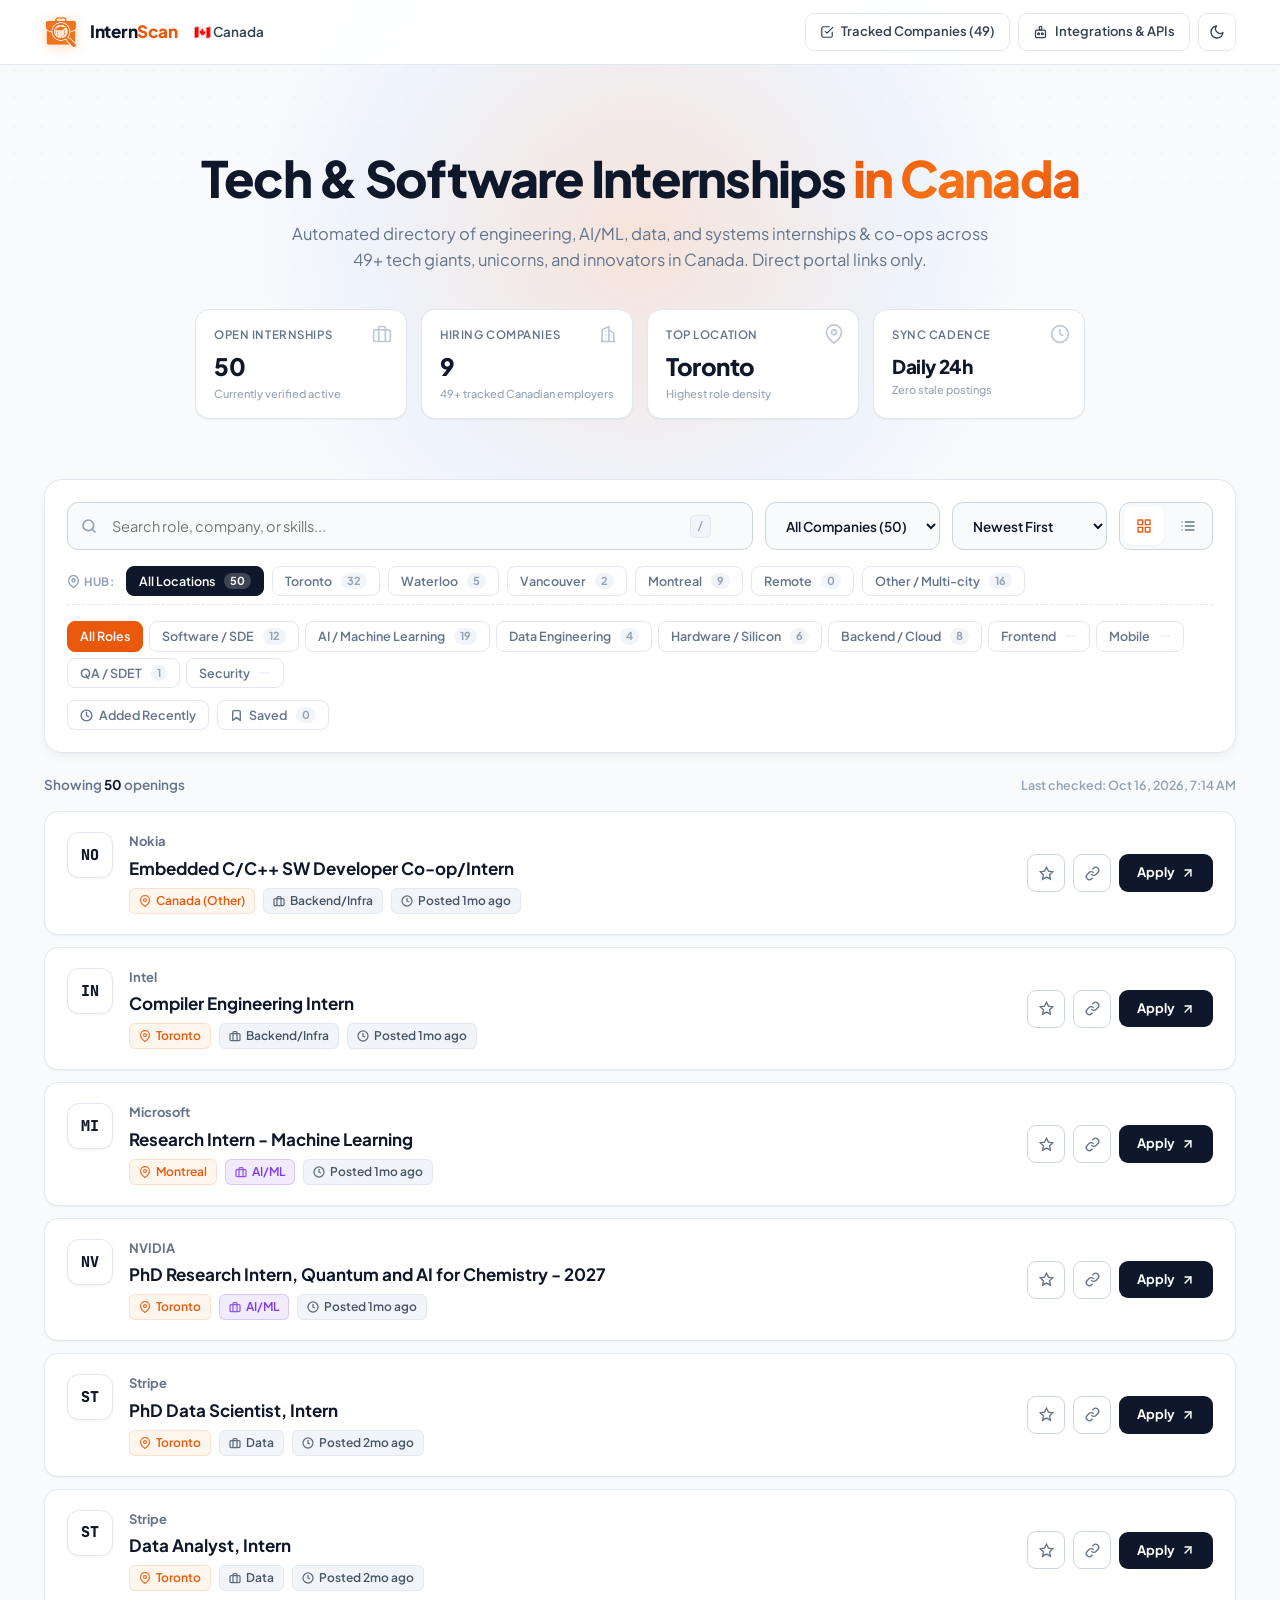
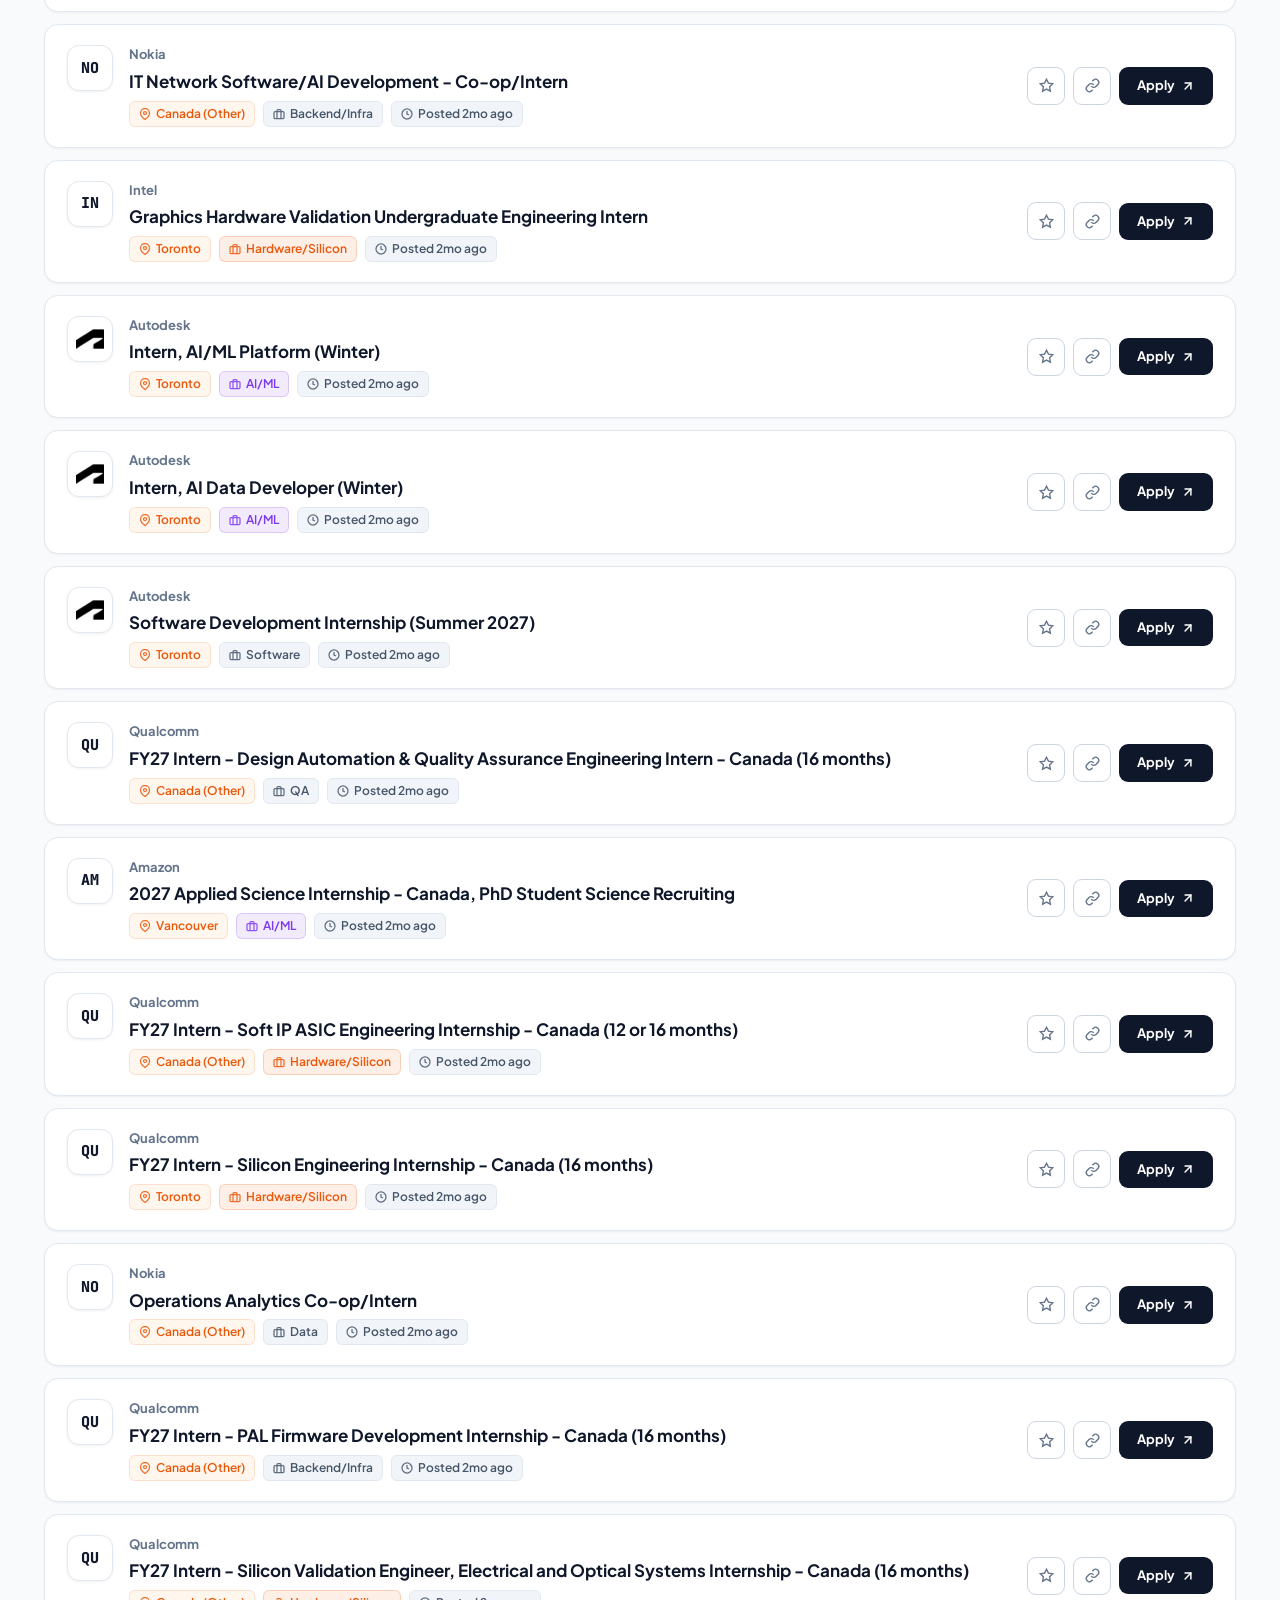
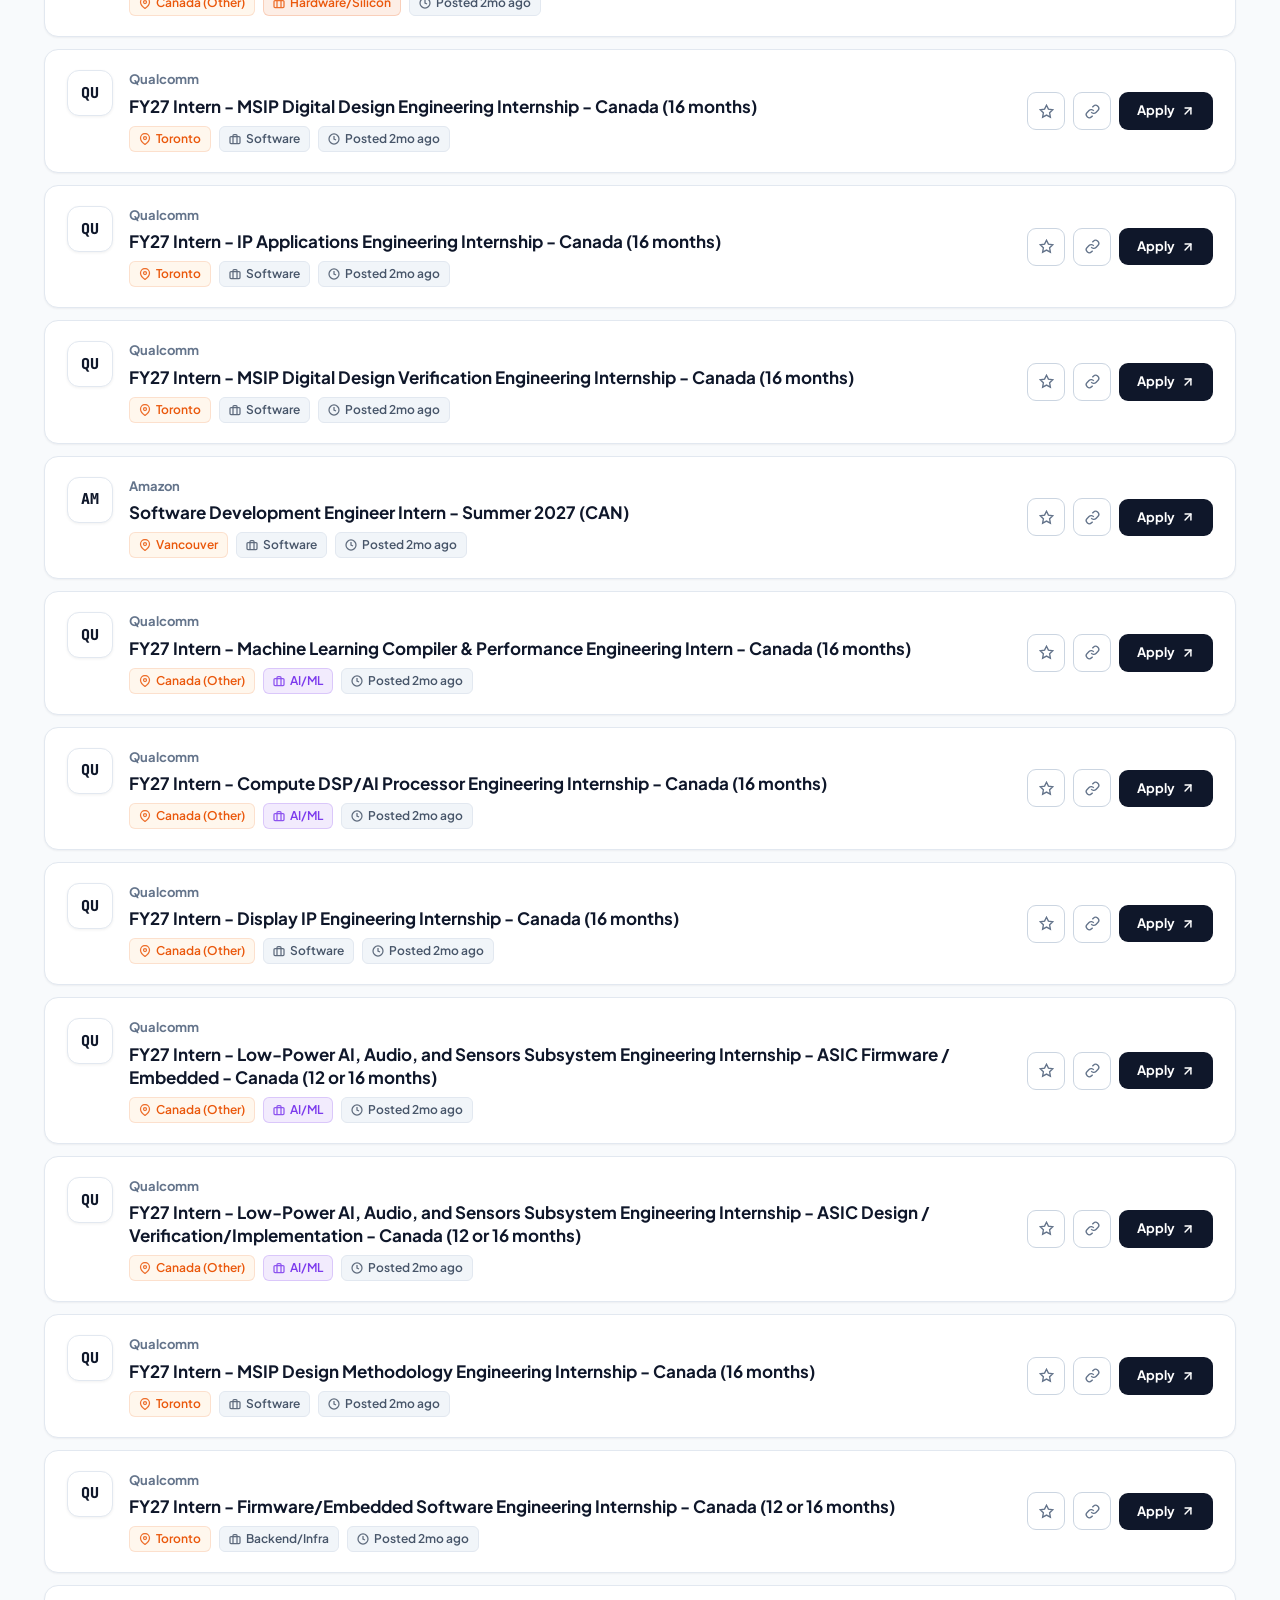
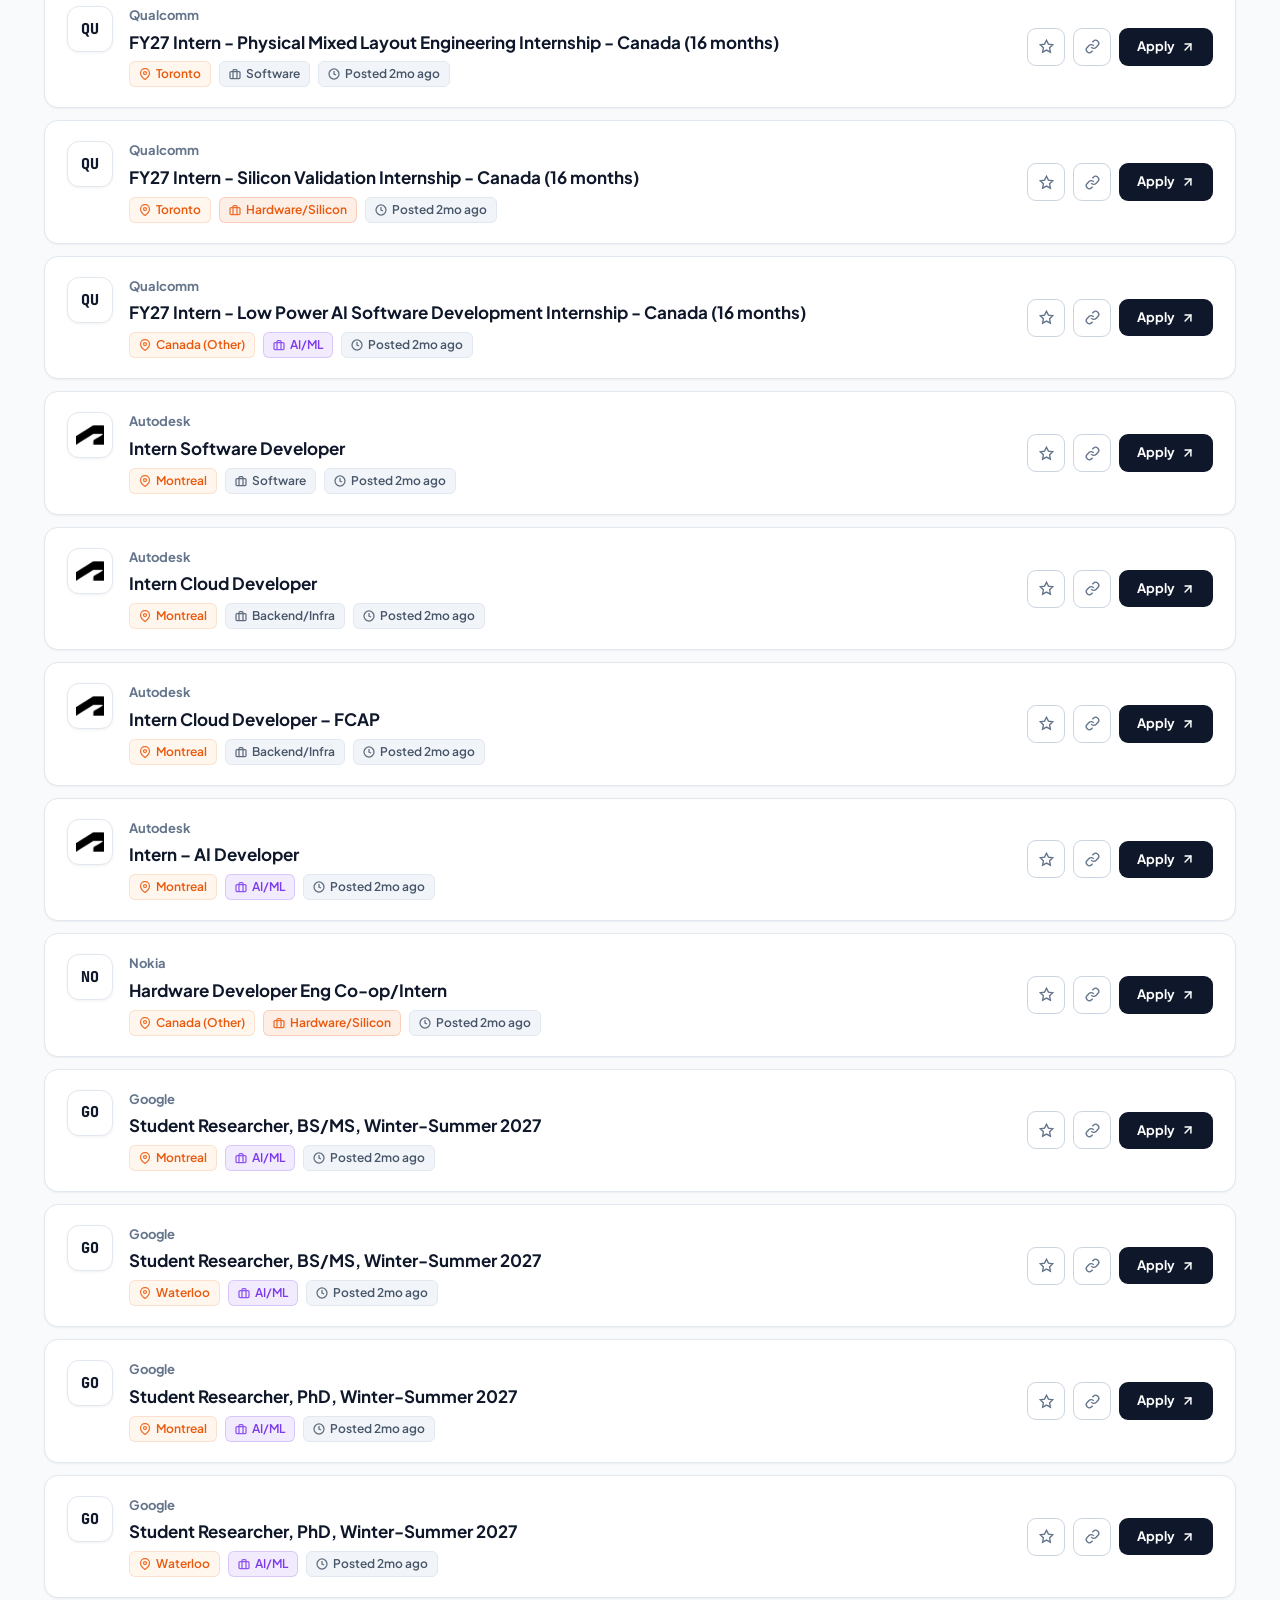
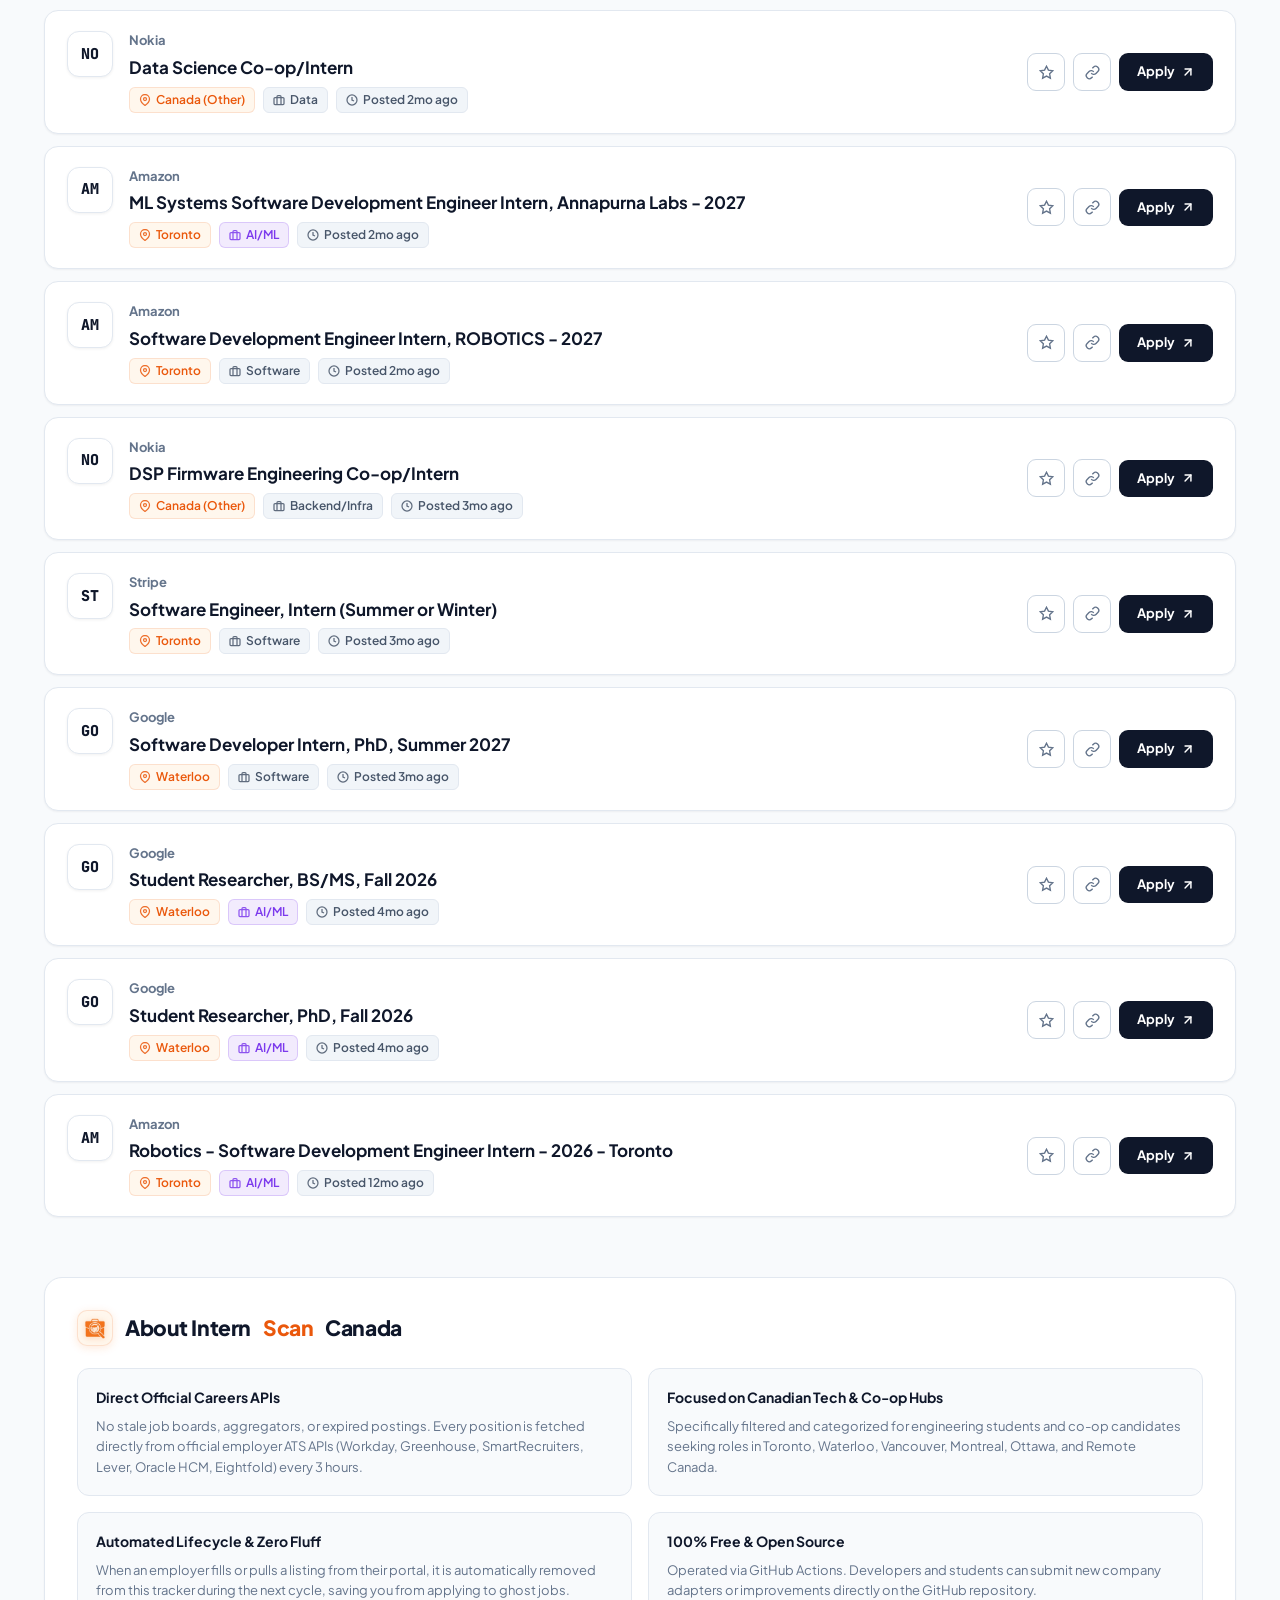
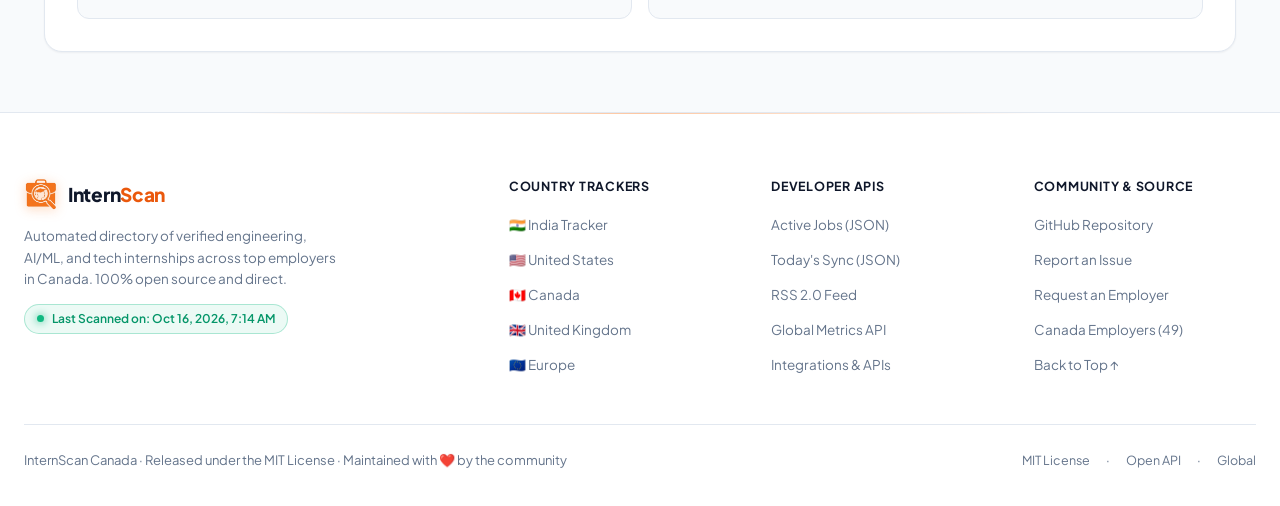
==== commit 4db9a3b2: "fix(theme): eliminate white flash (FOUC) across navigation with early head initialization and smooth" ====
--- a/docs/ca/index.html
+++ b/docs/ca/index.html
@@ -2,6 +2,17 @@
 <html lang="en">
 <head>
 <meta charset="utf-8">
+<script>
+  (function() {
+    try {
+      var s = localStorage.getItem("theme");
+      var t = s || (window.matchMedia && window.matchMedia("(prefers-color-scheme: dark)").matches ? "dark" : "light");
+      document.documentElement.setAttribute("data-theme", t);
+      var m = document.querySelector('meta[name="theme-color"]');
+      if (m) m.setAttribute("content", t === "dark" ? "#07090e" : "#f8fafc");
+    } catch (_) {}
+  })();
+</script>
 <meta name="viewport" content="width=device-width, initial-scale=1.0, maximum-scale=5.0, viewport-fit=cover">
 <title>InternScan Canada · Tech & SDE Internships 2026–2027</title>
 <meta name="description" content="Automated, verified directory of software engineering, AI/ML, data, and cloud internships across 49+ tech leaders in Canada for 2026 and 2027 batches. Auto-synced daily directly from official career APIs.">
--- a/docs/css/style.css
+++ b/docs/css/style.css
@@ -64,6 +64,39 @@
   color-scheme: dark;
 }
 
+@media (prefers-color-scheme: dark) {
+  :root:not([data-theme="light"]) {
+    --bg: #07090e;
+    --surface: #0f131d;
+    --surface-card: #111726;
+    --surface-glass: rgba(15, 19, 29, 0.88);
+    --surface-hover: #192236;
+    --surface-subtle: #0d111a;
+    --border: #1e2638;
+    --border-strong: #2c3852;
+    --ink: #f8fafc;
+    --ink-secondary: #e2e8f0;
+    --dim: #94a3b8;
+    --faint: #64748b;
+    --brand: #f97316;
+    --brand-dark: #ea580c;
+    --brand-soft: rgba(249, 115, 22, 0.12);
+    --brand-glow: rgba(249, 115, 22, 0.22);
+    --brand-blue: #3b82f6;
+    --brand-purple: #a855f7;
+    --new-fg: #4ade80;
+    --new-bg: rgba(74, 222, 128, 0.12);
+    --new-border: rgba(74, 222, 128, 0.25);
+    --badge-bg: #161e2e;
+    --badge-fg: #cbd5e1;
+    --badge-border: #222e44;
+    --shadow-sm: 0 1px 3px rgba(0, 0, 0, 0.4);
+    --shadow-md: 0 6px 18px -2px rgba(0, 0, 0, 0.55);
+    --shadow-lg: 0 16px 36px -4px rgba(0, 0, 0, 0.7);
+    color-scheme: dark;
+  }
+}
+
 /* Base & Reset */
 * {
   box-sizing: border-box;
@@ -77,12 +110,16 @@
   -webkit-text-size-adjust: 100%;
   text-size-adjust: 100%;
   scroll-behavior: smooth;
+  background-color: var(--bg);
+  color: var(--ink);
+  transition: background-color 0.2s ease, color 0.2s ease;
 }
 body {
   background: var(--bg);
   color: var(--ink);
   font-family: 'Plus Jakarta Sans', -apple-system, BlinkMacSystemFont, sans-serif;
   line-height: 1.5;
+  transition: background-color 0.2s ease, color 0.2s ease;
   -webkit-font-smoothing: antialiased;
   min-height: 100vh;
   display: flex;
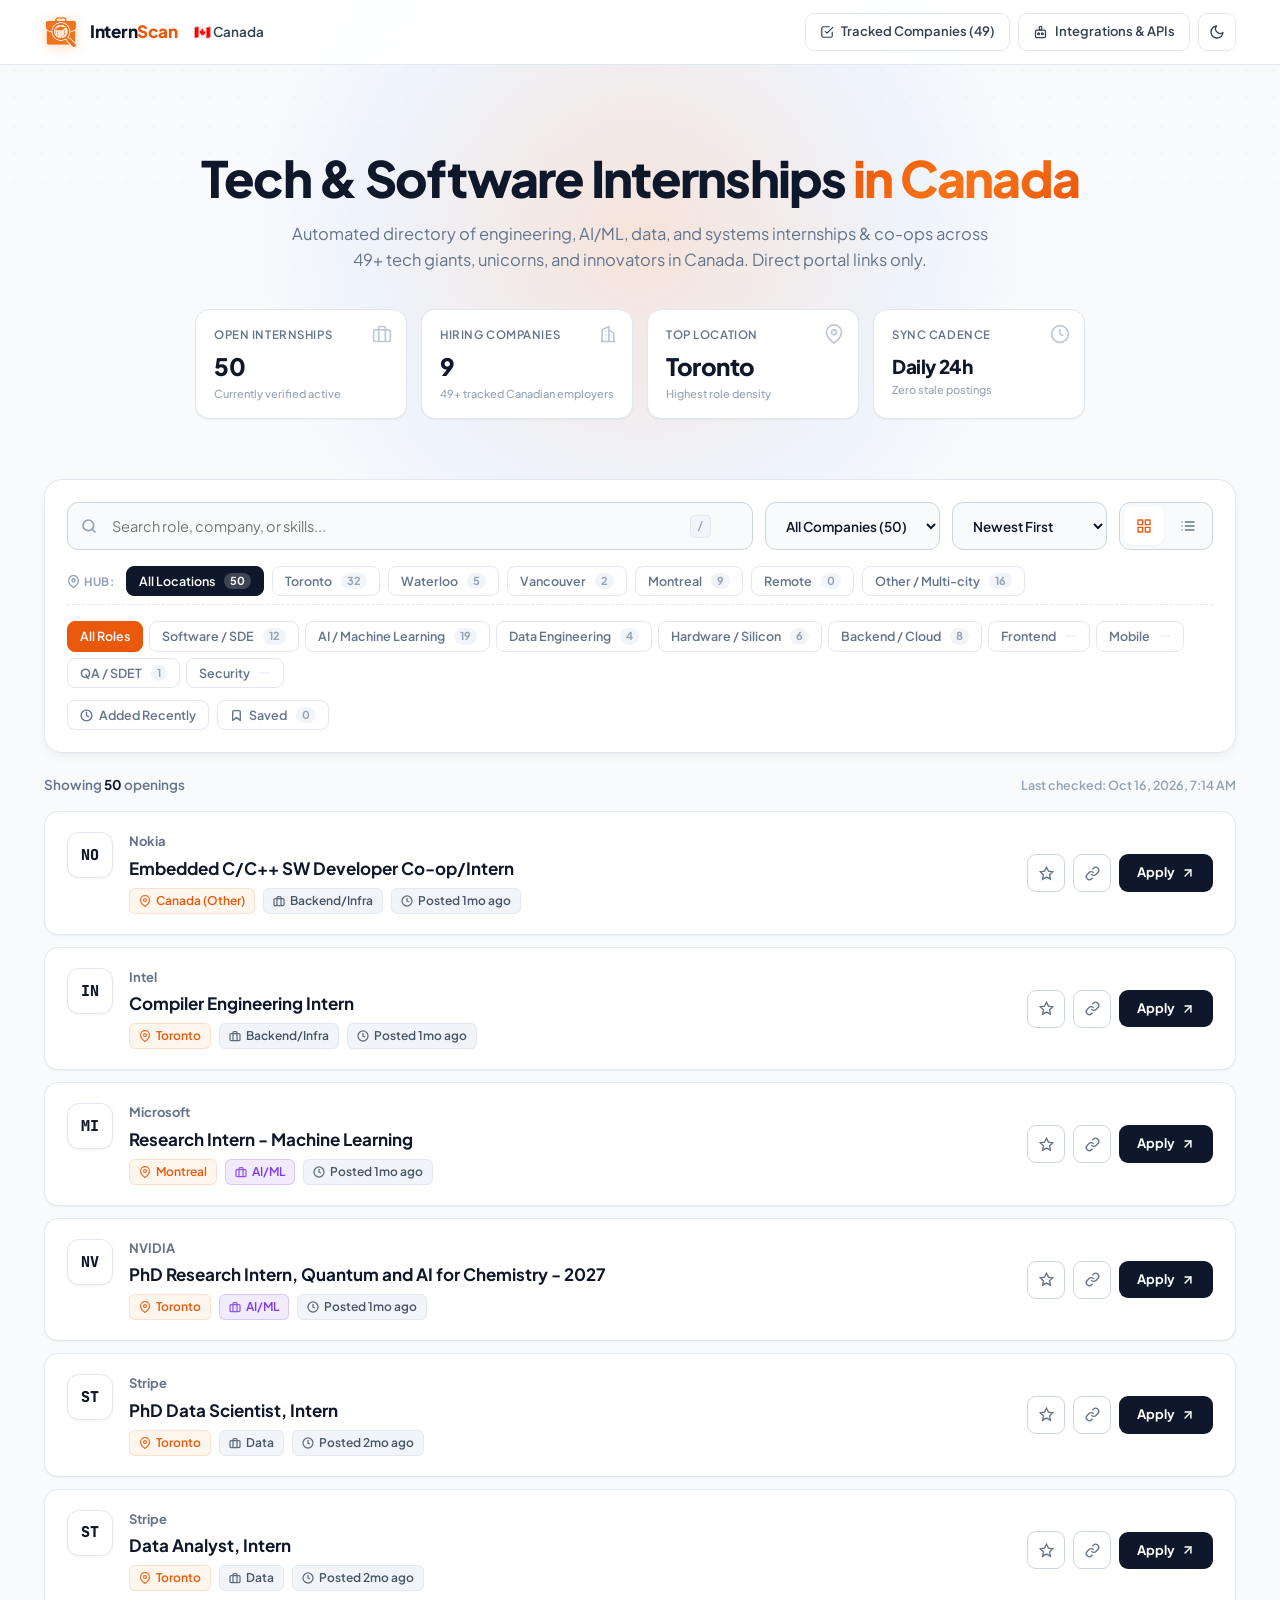
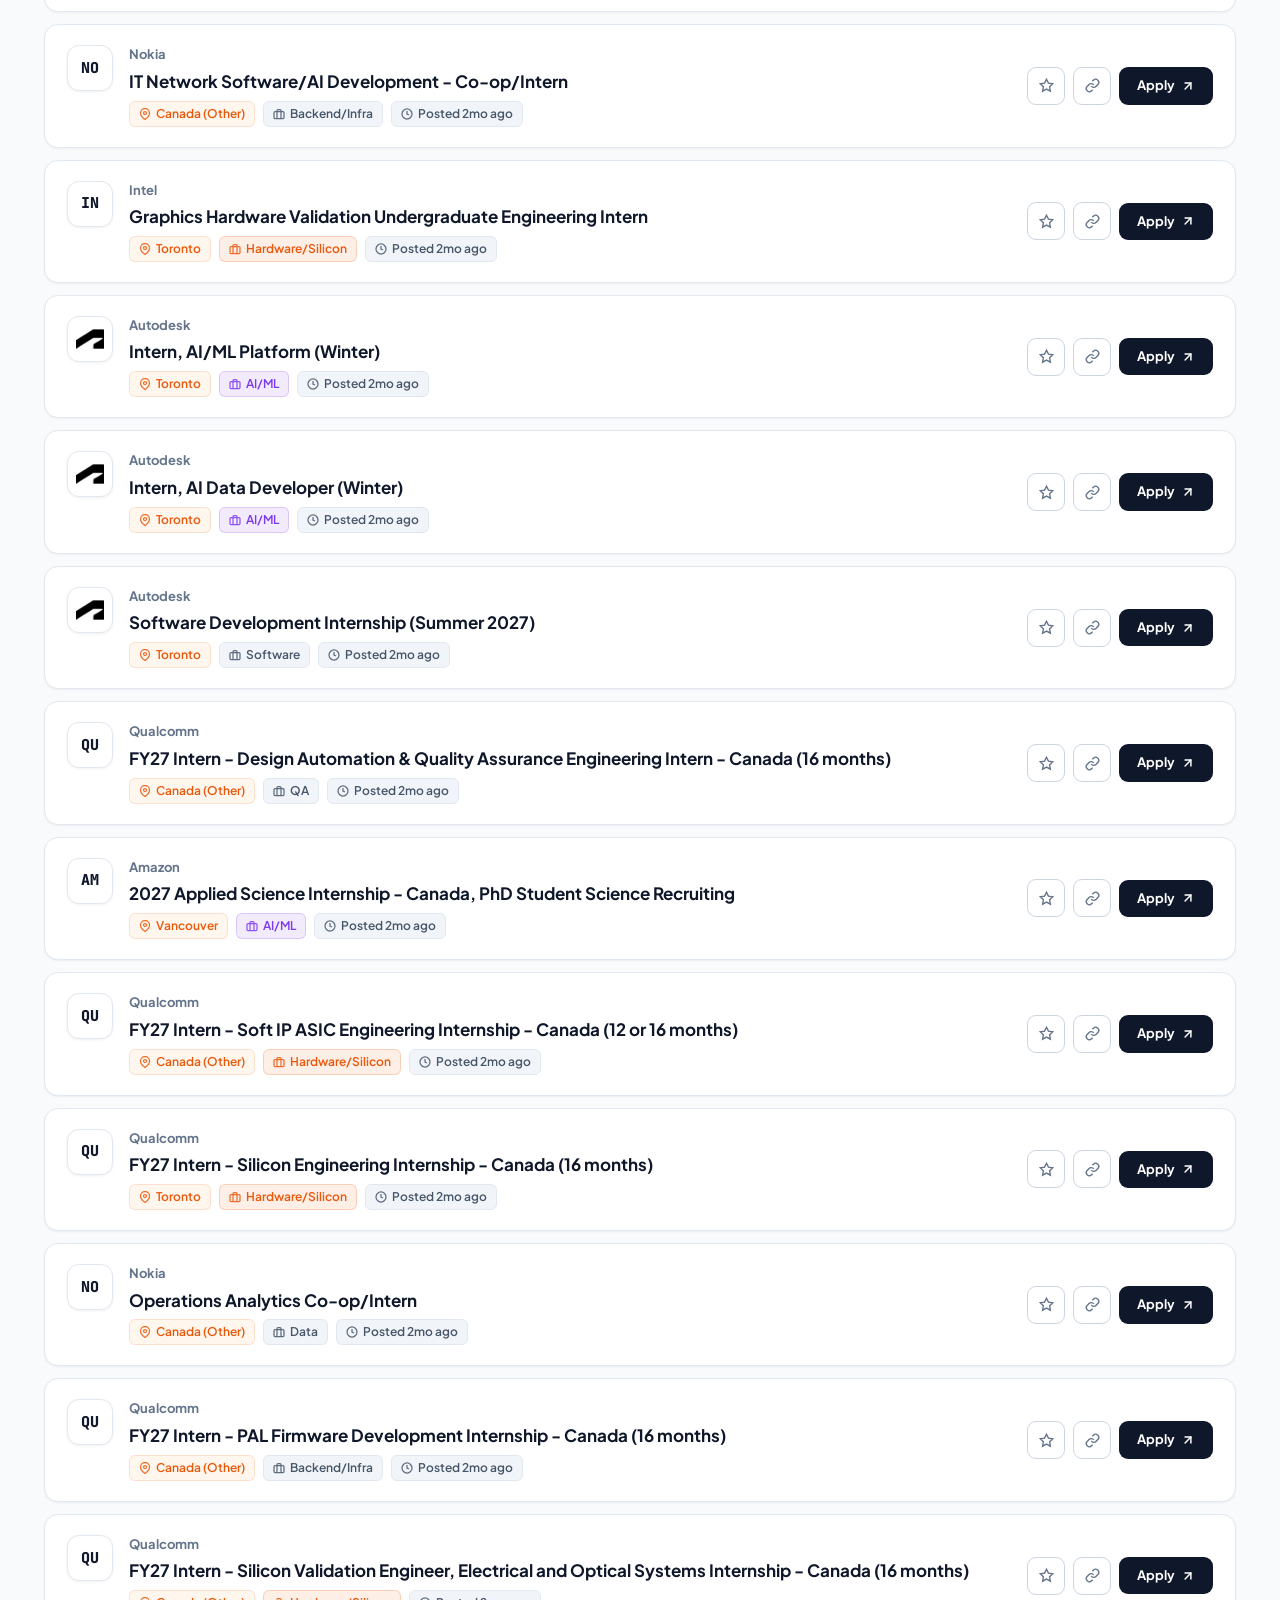
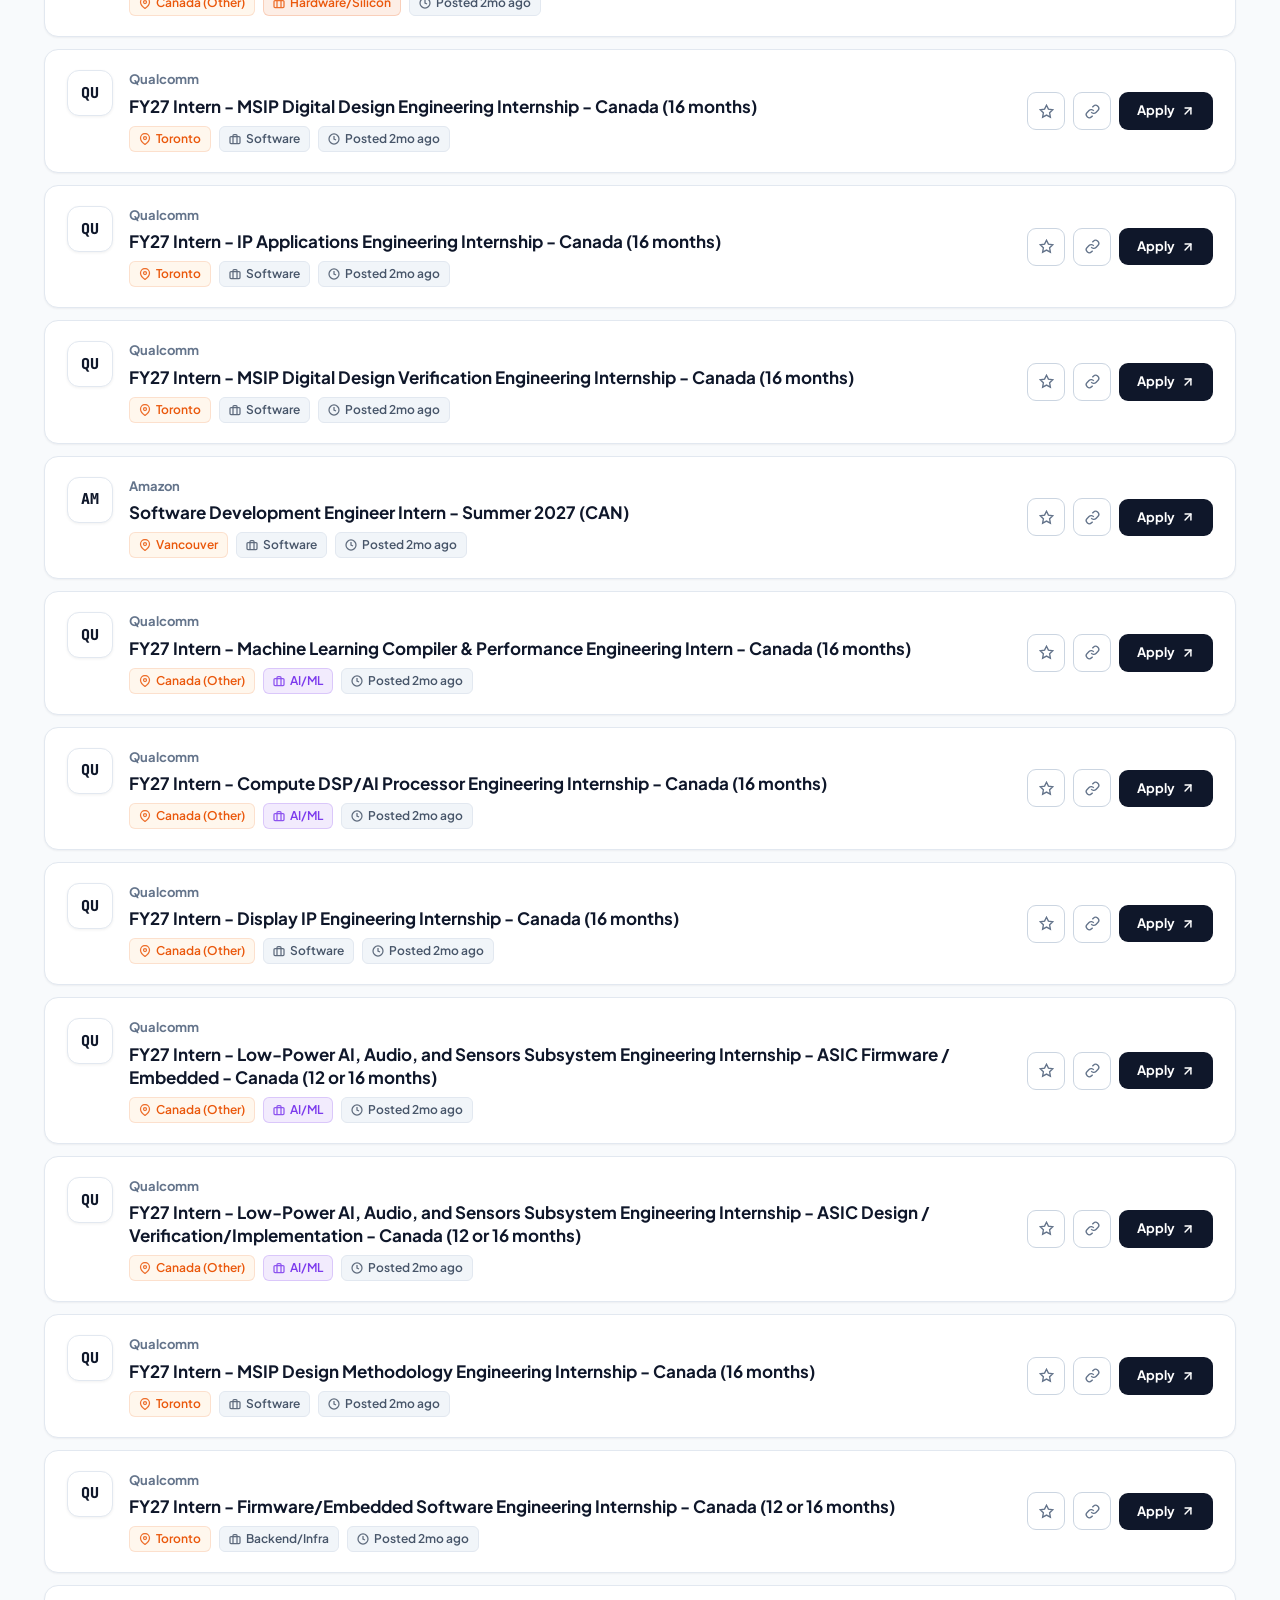
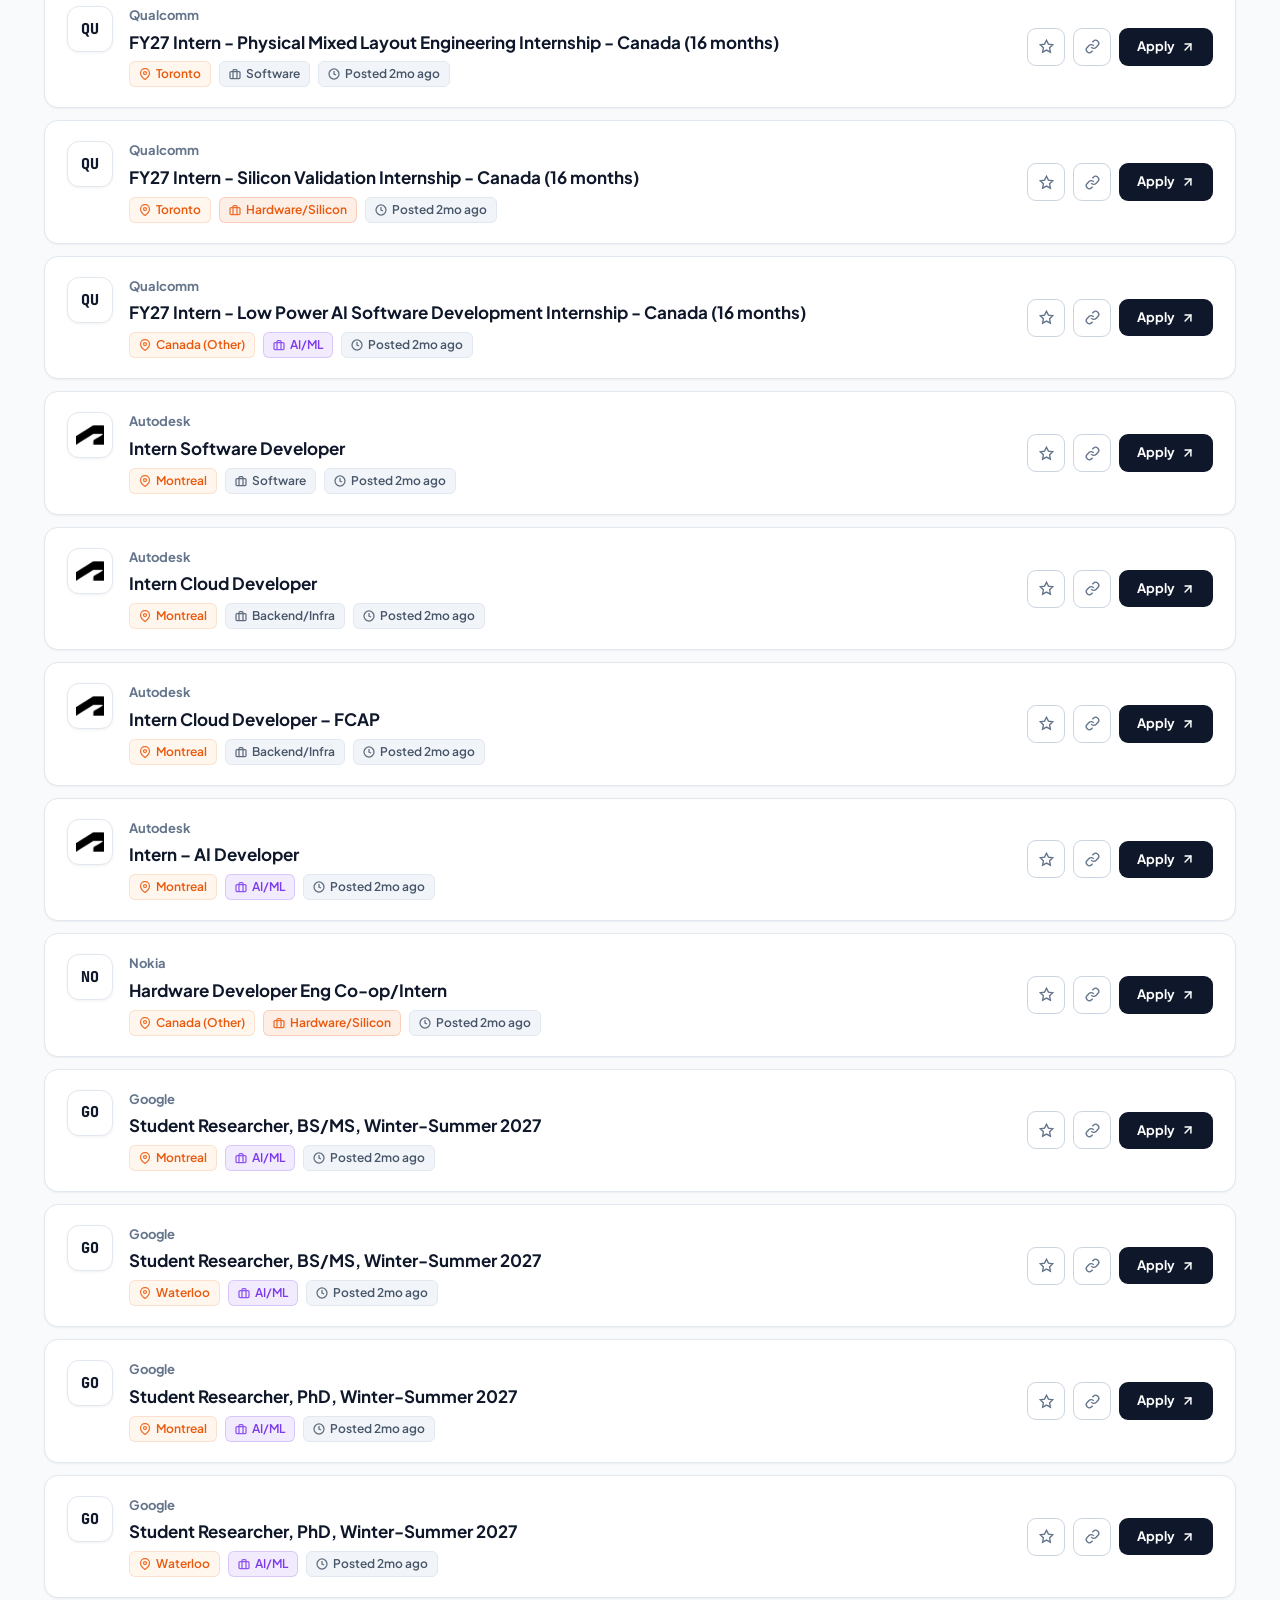
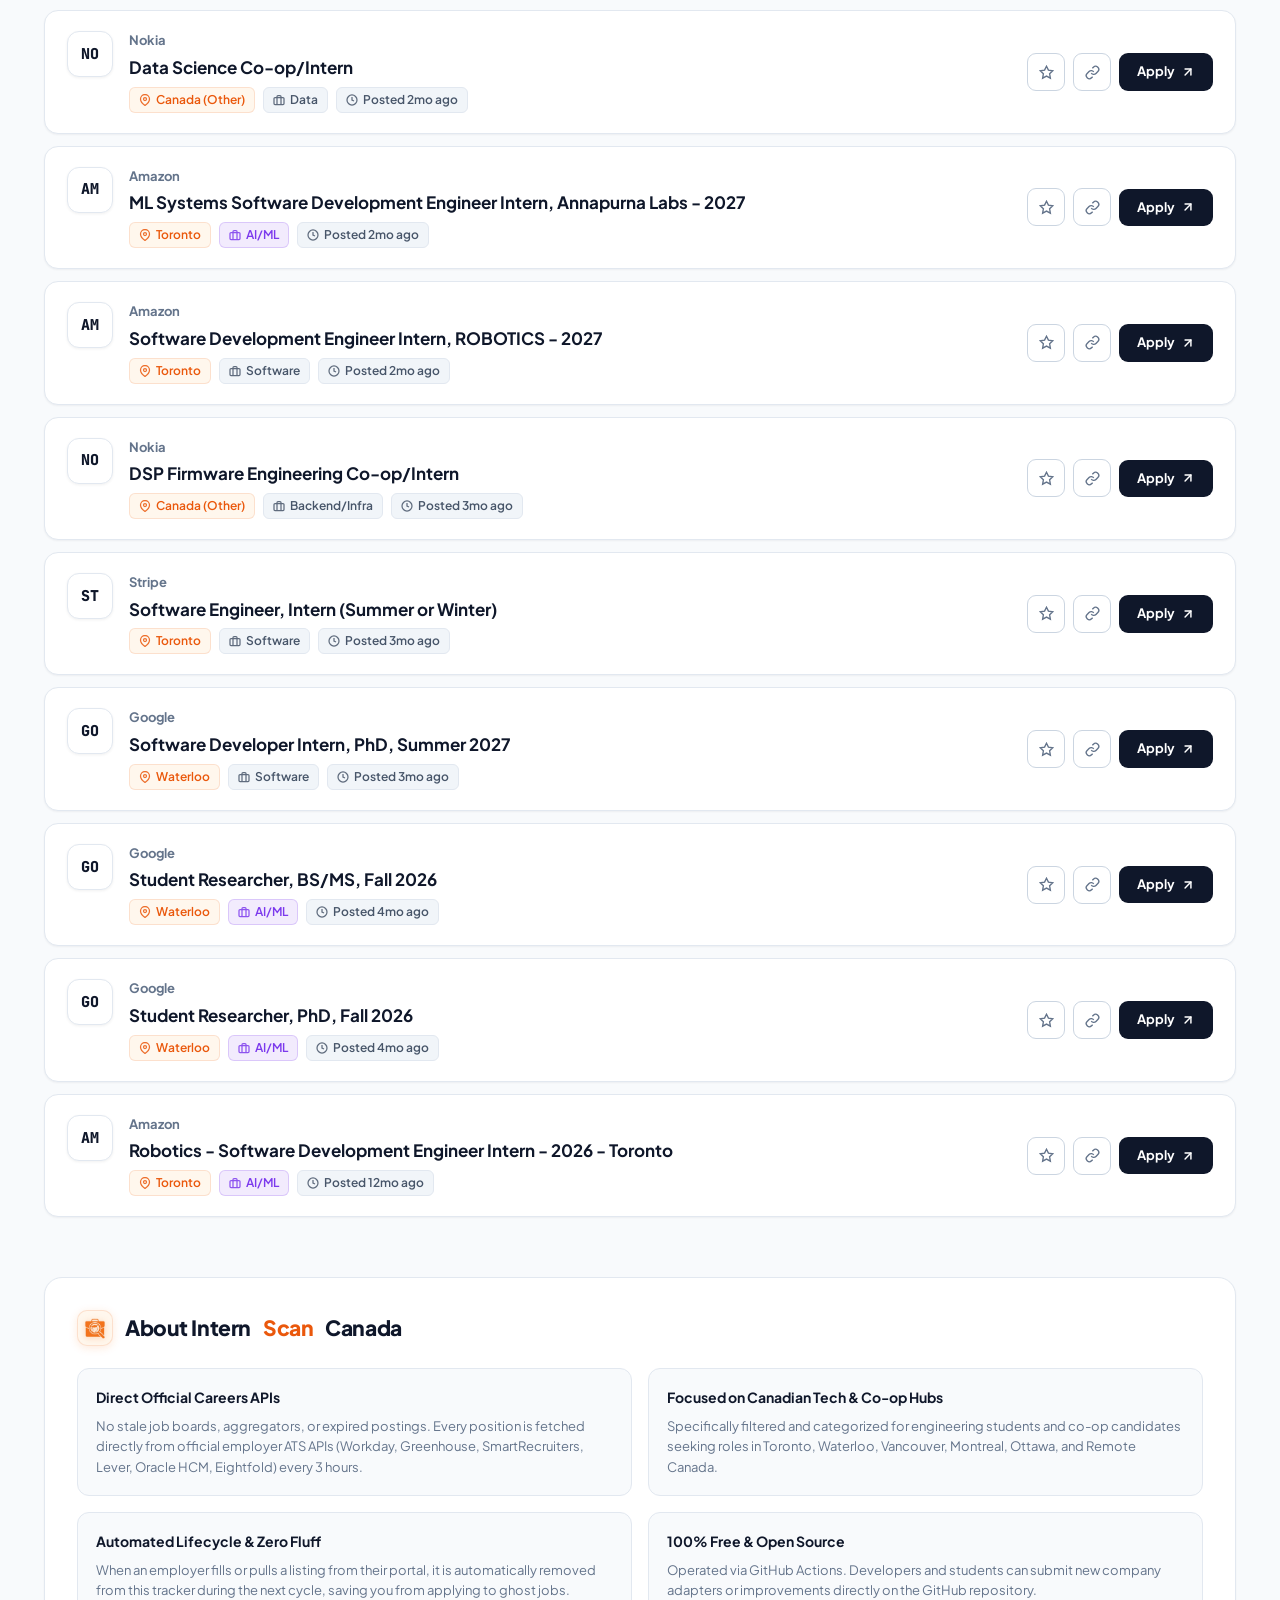
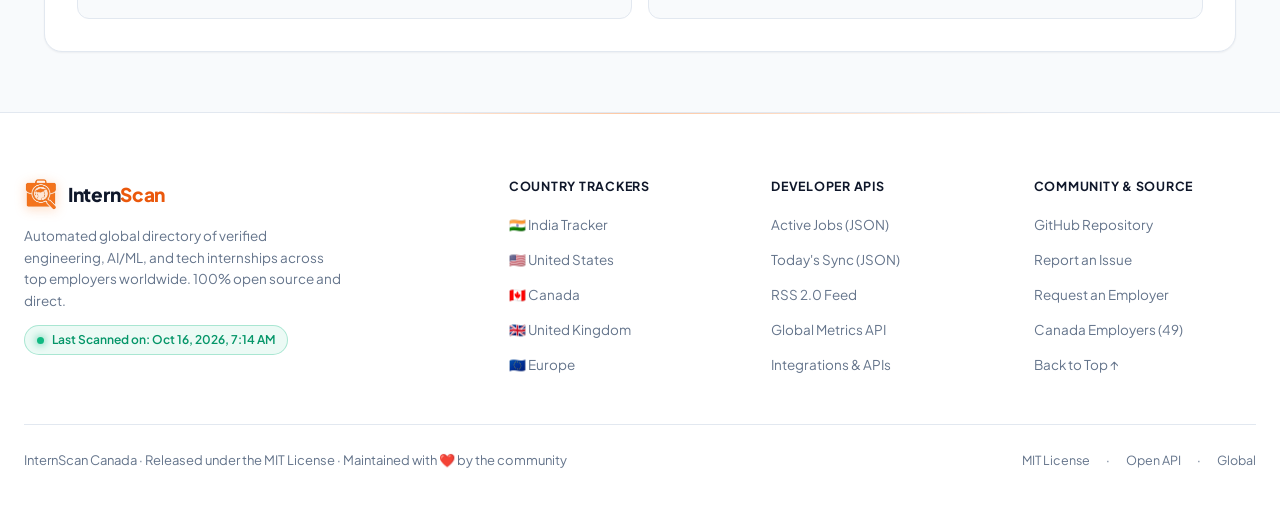
==== commit ace0173b: "feat(ui): unify dark mode toggle, update global hero copy and worldwide footer branding" ====
--- a/docs/ca/index.html
+++ b/docs/ca/index.html
@@ -344,7 +344,7 @@
           <img src="../icon.png" alt="InternScan Logo" class="brand-logo-img" width="34" height="34">
           <span>Intern<span class="brand-accent">Scan</span></span>
         </a>
-        <p class="footer-brand-desc">Automated directory of verified engineering, AI/ML, and tech internships across top employers in Canada. 100% open source and direct.</p>
+        <p class="footer-brand-desc">Automated global directory of verified engineering, AI/ML, and tech internships across top employers worldwide. 100% open source and direct.</p>
         <div class="footer-status-pill">
           <span class="pulse-dot"></span>
           <span id="footer-scan-time">Last Scanned on: Oct 15, 2026, 11:05 AM IST</span>
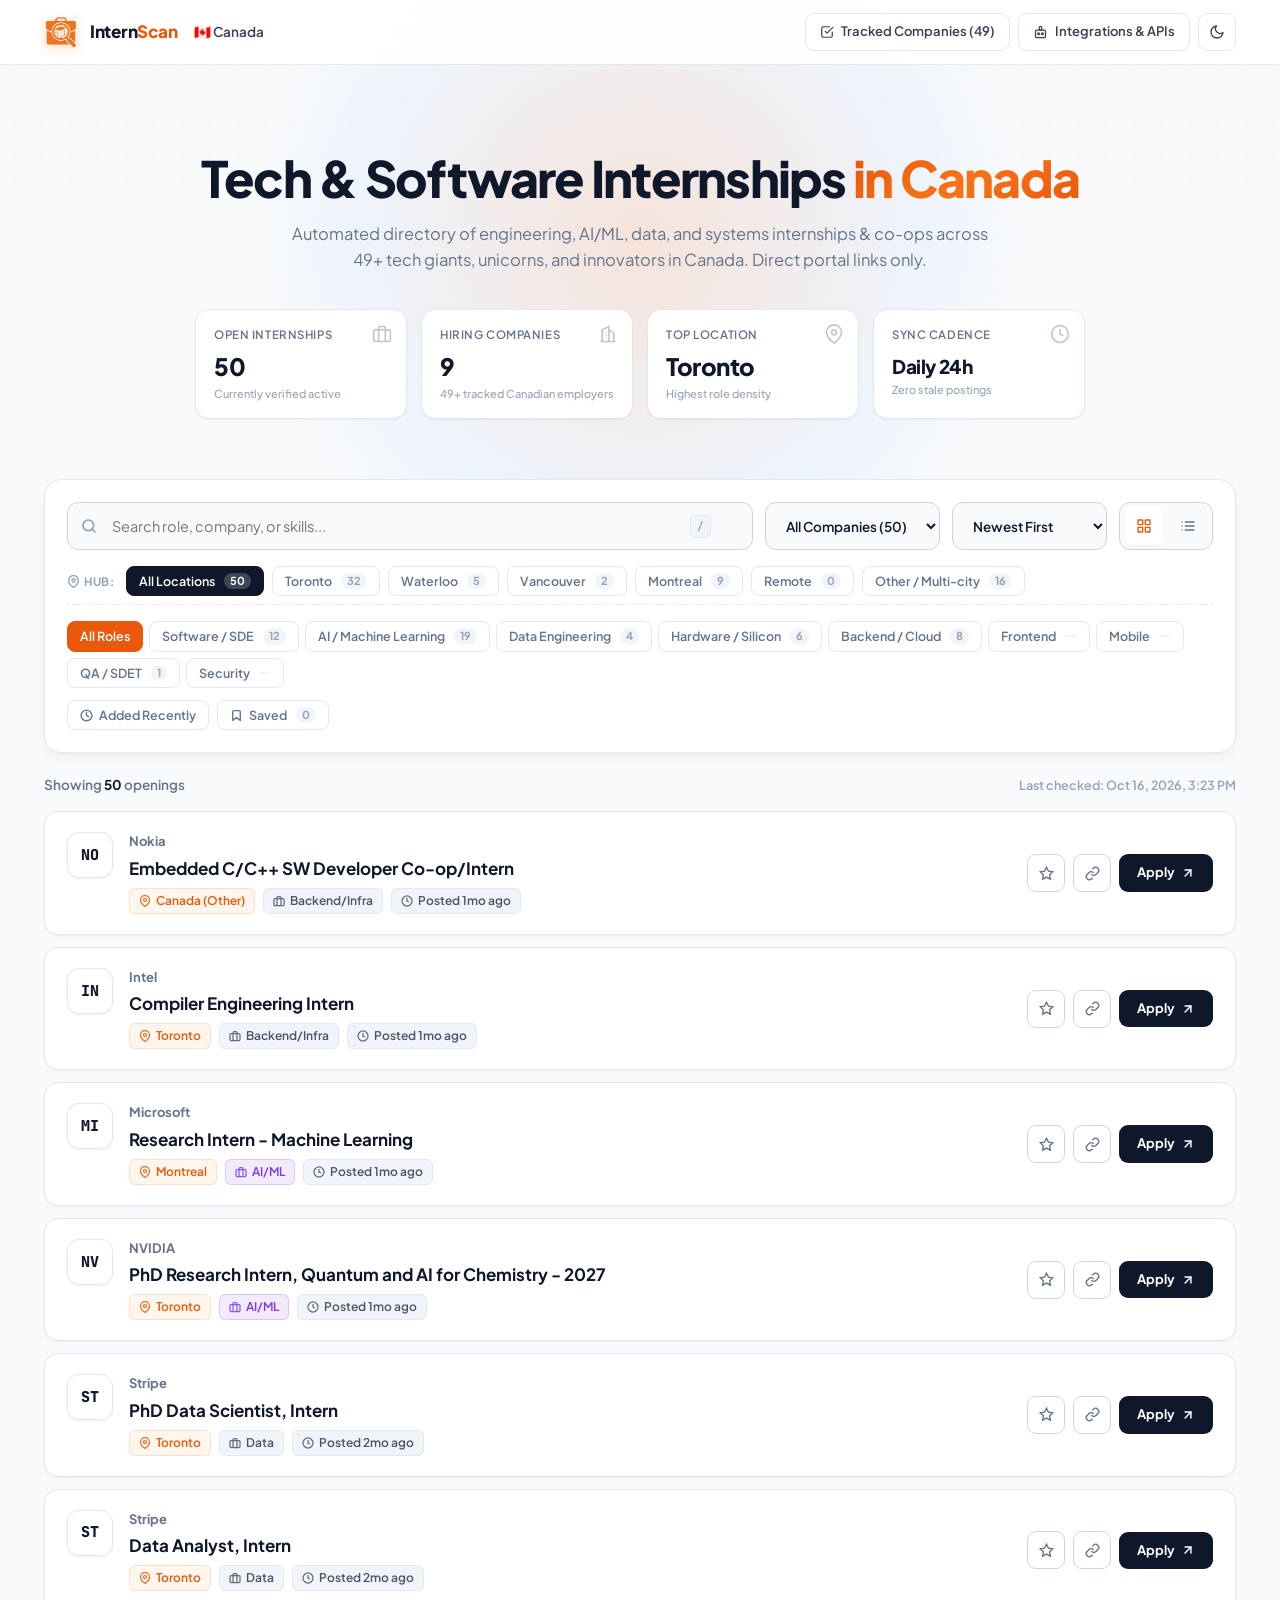
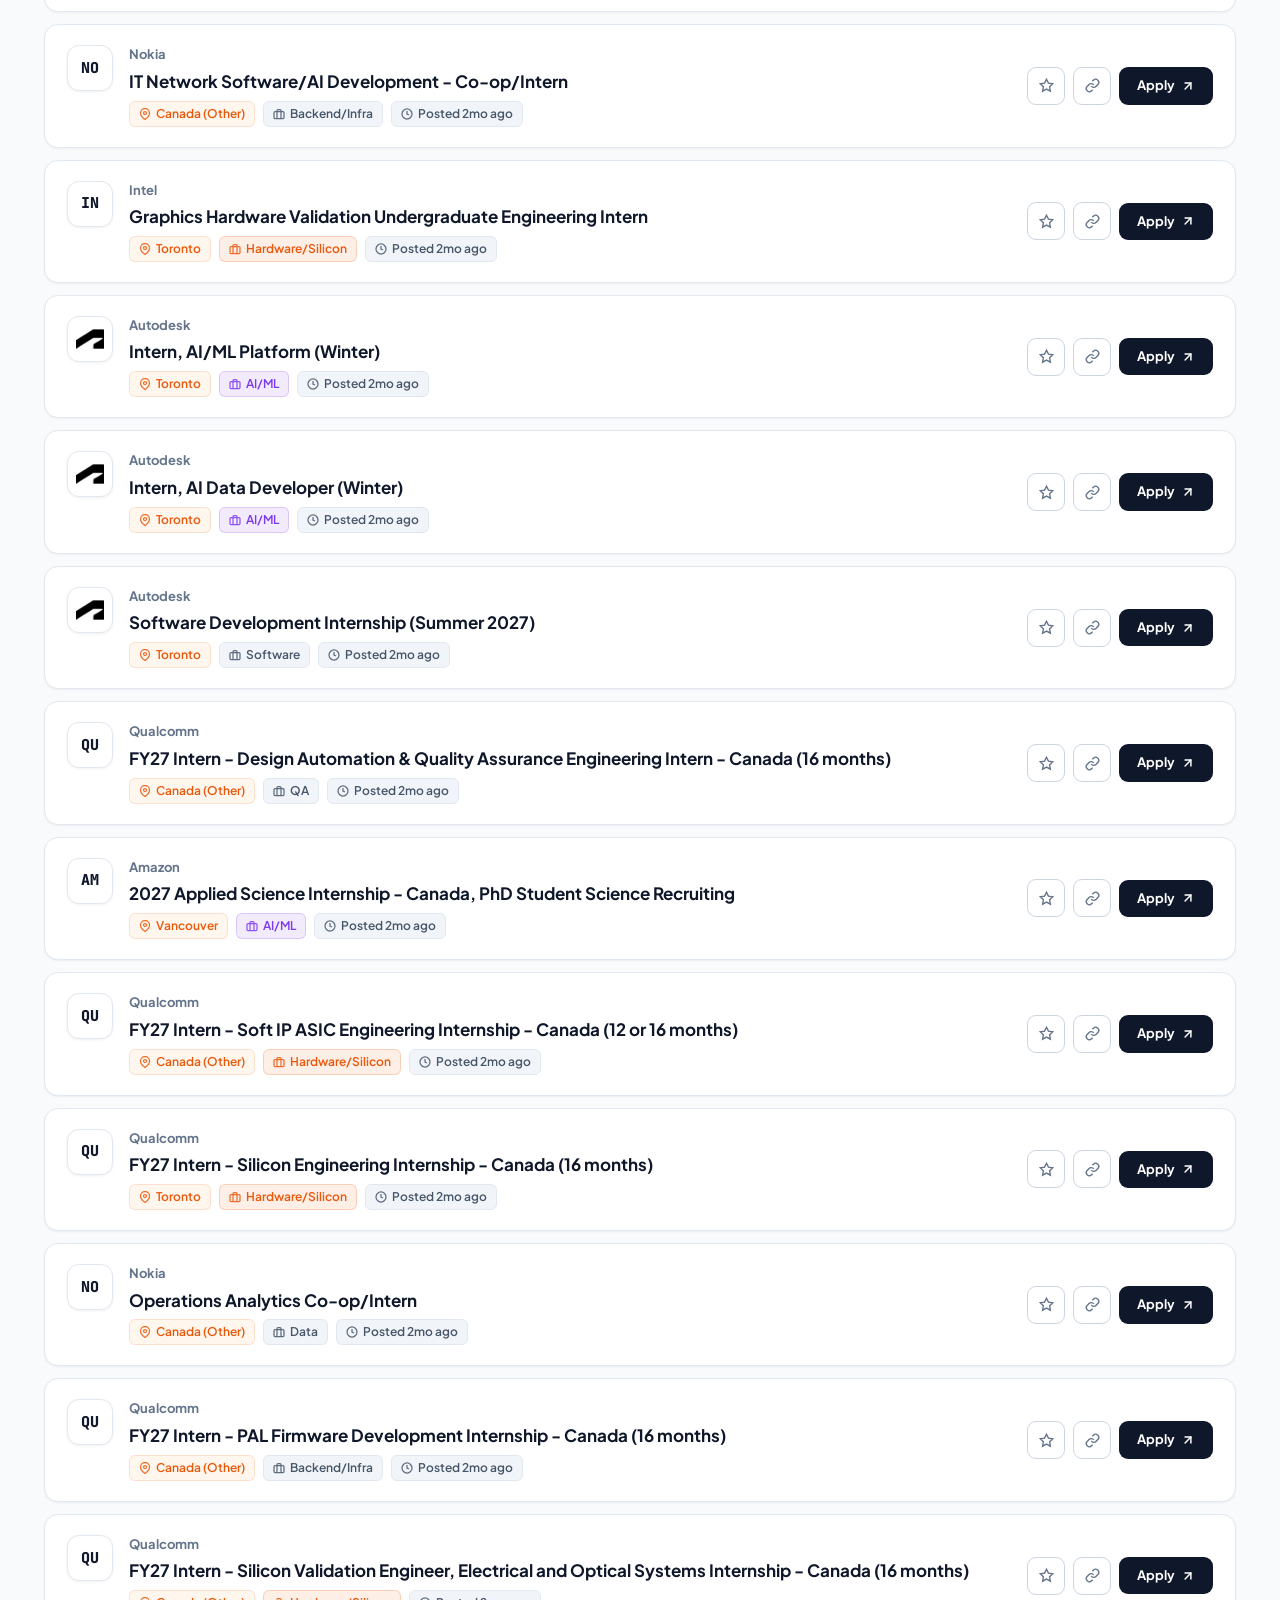
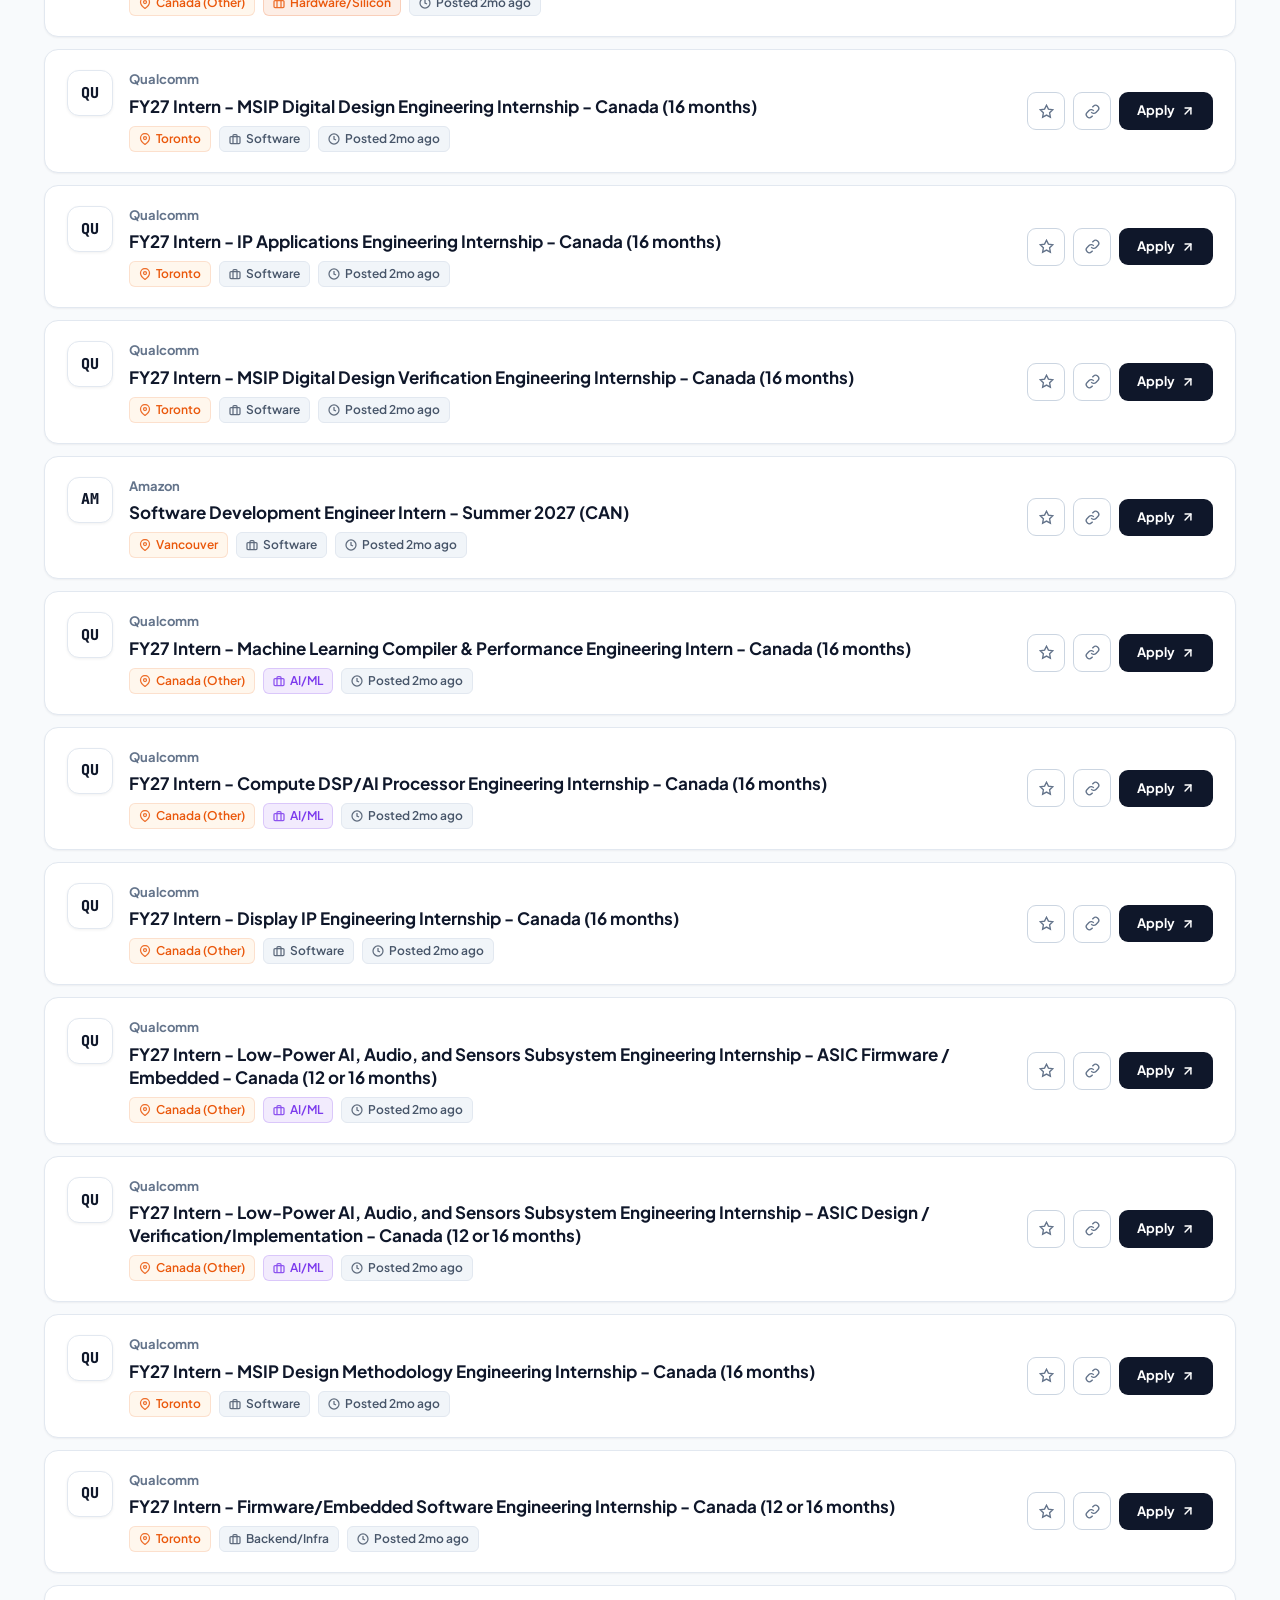
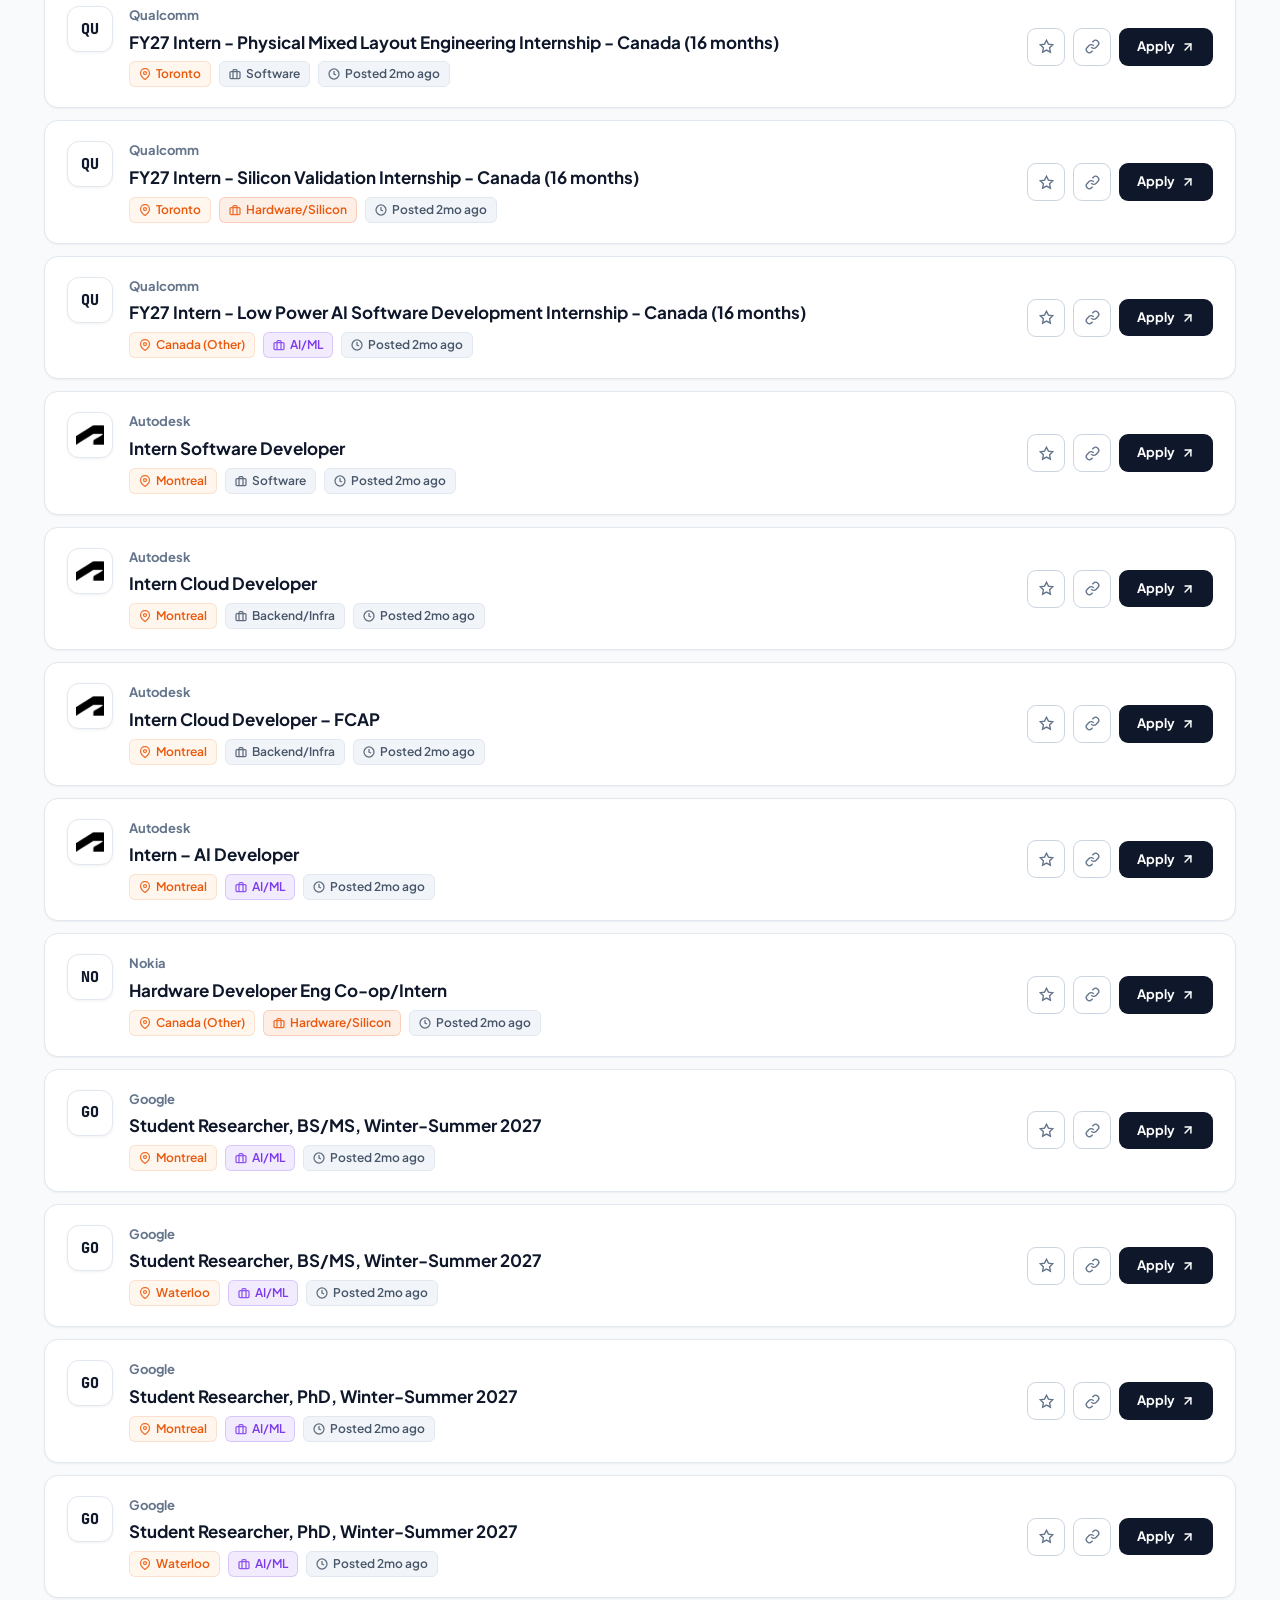
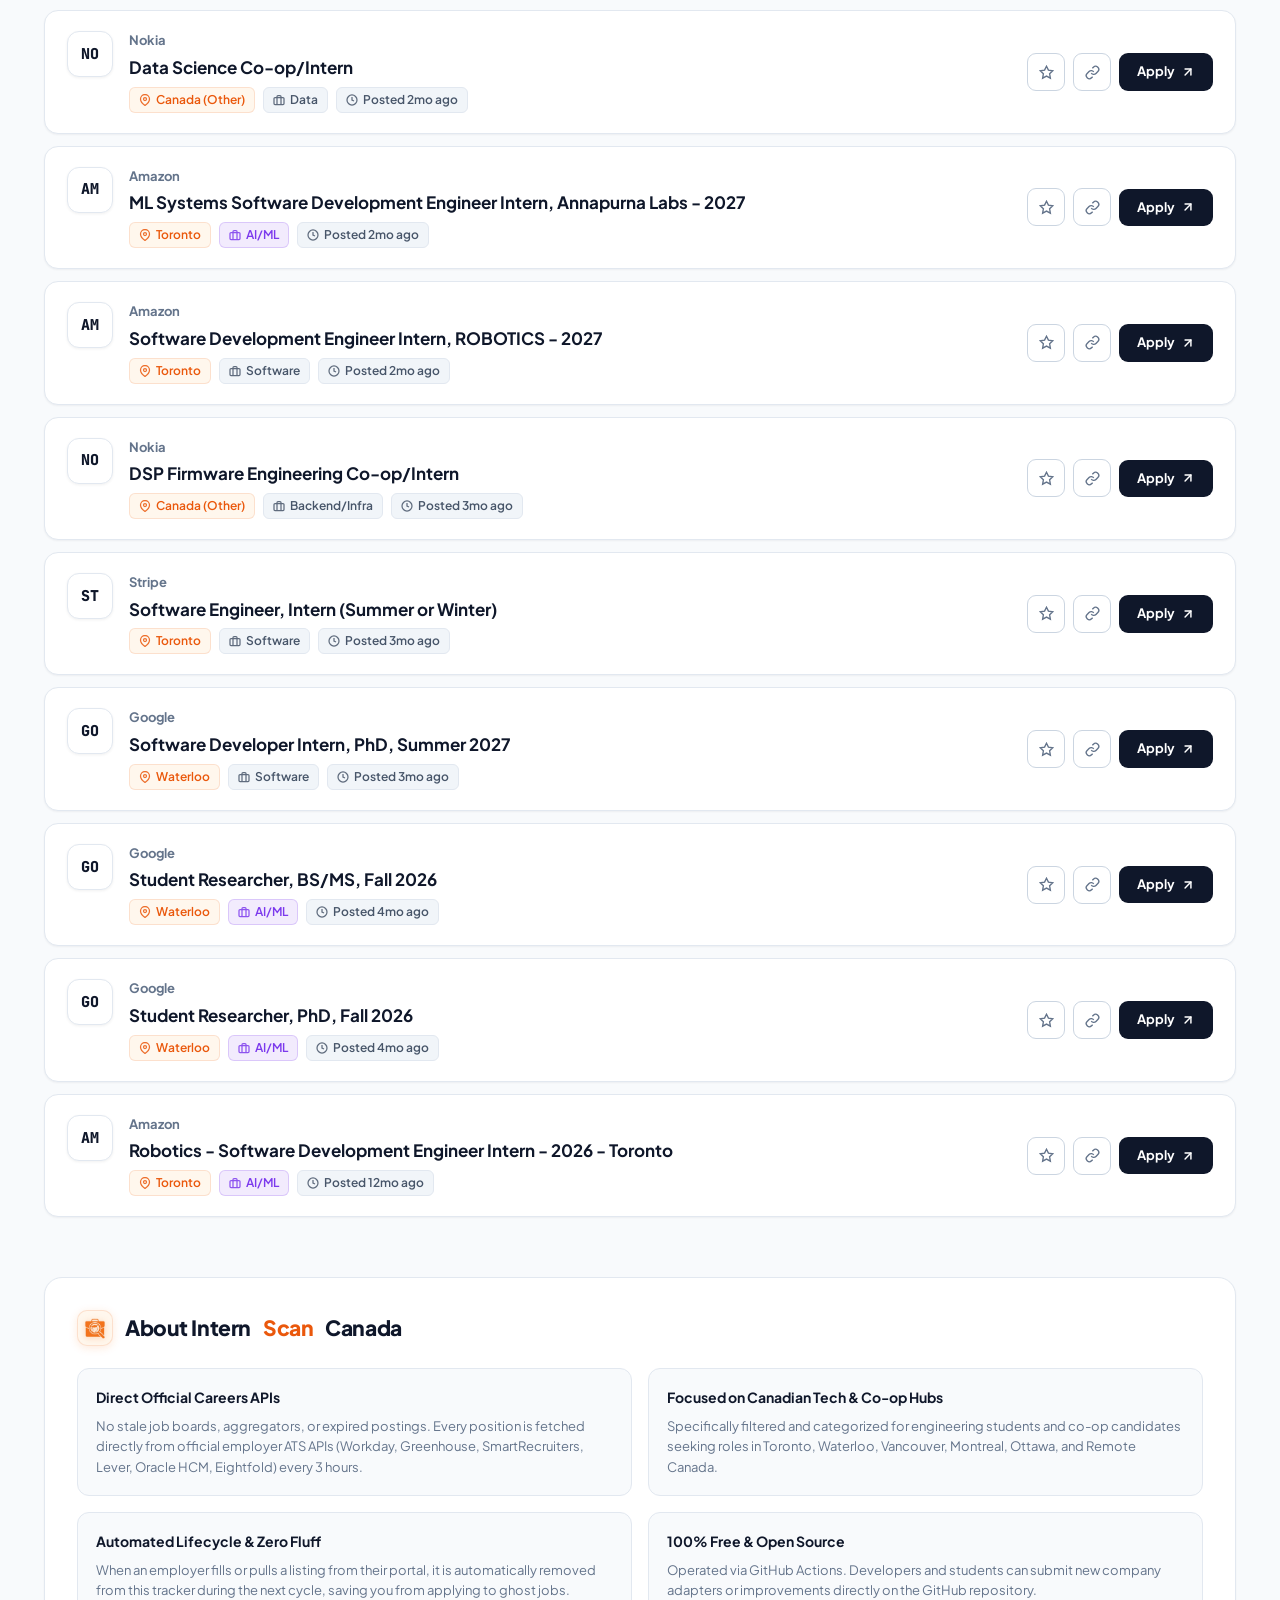
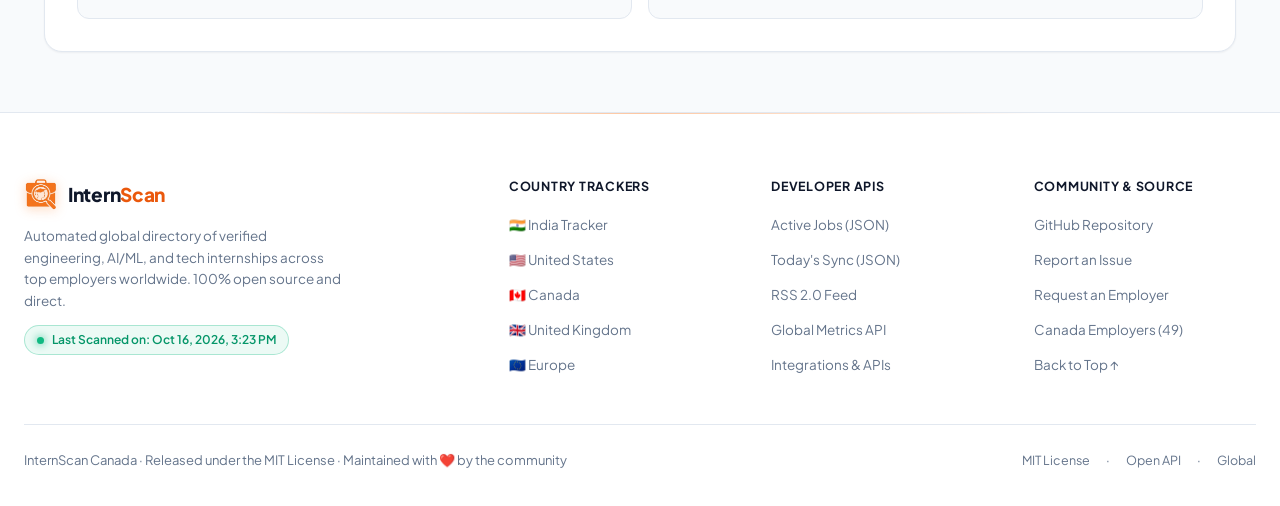
==== commit abccbedf: "feat(architecture): modularize regional markdown into regions/{code}/jobs.md & companies.md, moderni" ====
--- a/docs/ca/index.html
+++ b/docs/ca/index.html
@@ -130,7 +130,7 @@
       </div>
     </div>
     <div class="nav-right">
-      <a href="https://github.com/vishnunandan555/internscan/blob/main/lists/ca.md" target="_blank" rel="noopener" class="nav-btn">
+      <a href="https://github.com/vishnunandan555/internscan/blob/main/regions/ca/companies.md" target="_blank" rel="noopener" class="nav-btn">
         <svg width="14" height="14" viewBox="0 0 24 24" fill="none" stroke="currentColor" stroke-width="2" stroke-linecap="round" stroke-linejoin="round"><path d="M9 11l3 3L22 4"></path><path d="M21 12v7a2 2 0 0 1-2 2H5a2 2 0 0 1-2-2V5a2 2 0 0 1 2-2h11"></path></svg>
         <span class="nav-btn-text">Tracked Companies (49)</span>
         <span class="nav-btn-text-mobile">49 Cos</span>
@@ -379,7 +379,7 @@
           <li><a href="https://github.com/vishnunandan555/internscan" target="_blank" rel="noopener">GitHub Repository</a></li>
           <li><a href="https://github.com/vishnunandan555/internscan/issues/new?title=%5BBug%5D+<Report>" target="_blank" rel="noopener">Report an Issue</a></li>
           <li><a href="https://github.com/vishnunandan555/internscan/issues/new?title=%5BCompany+Request%5D+<Company+Name>" target="_blank" rel="noopener">Request an Employer</a></li>
-          <li><a href="https://github.com/vishnunandan555/internscan/blob/main/lists/ca.md" target="_blank" rel="noopener">Canada Employers (49)</a></li>
+          <li><a href="https://github.com/vishnunandan555/internscan/blob/main/regions/ca/companies.md" target="_blank" rel="noopener">Canada Employers (49)</a></li>
           <li><a href="#" onclick="window.scrollTo({top:0, behavior:'smooth'}); return false;">Back to Top ↑</a></li>
         </ul>
       </div>
--- a/docs/css/style.css
+++ b/docs/css/style.css
@@ -1323,7 +1323,8 @@
     display: none !important;
   }
   /* Hide secondary wide links that clutter mobile navigation */
-  .nav-btn[href*="lists/"],
+  .nav-btn[href*="companies.md"],
+  .nav-btn[href*="regions/"],
   .nav-btn[href="#countries"],
   .nav-btn[href*="/in/"] {
     display: none !important;
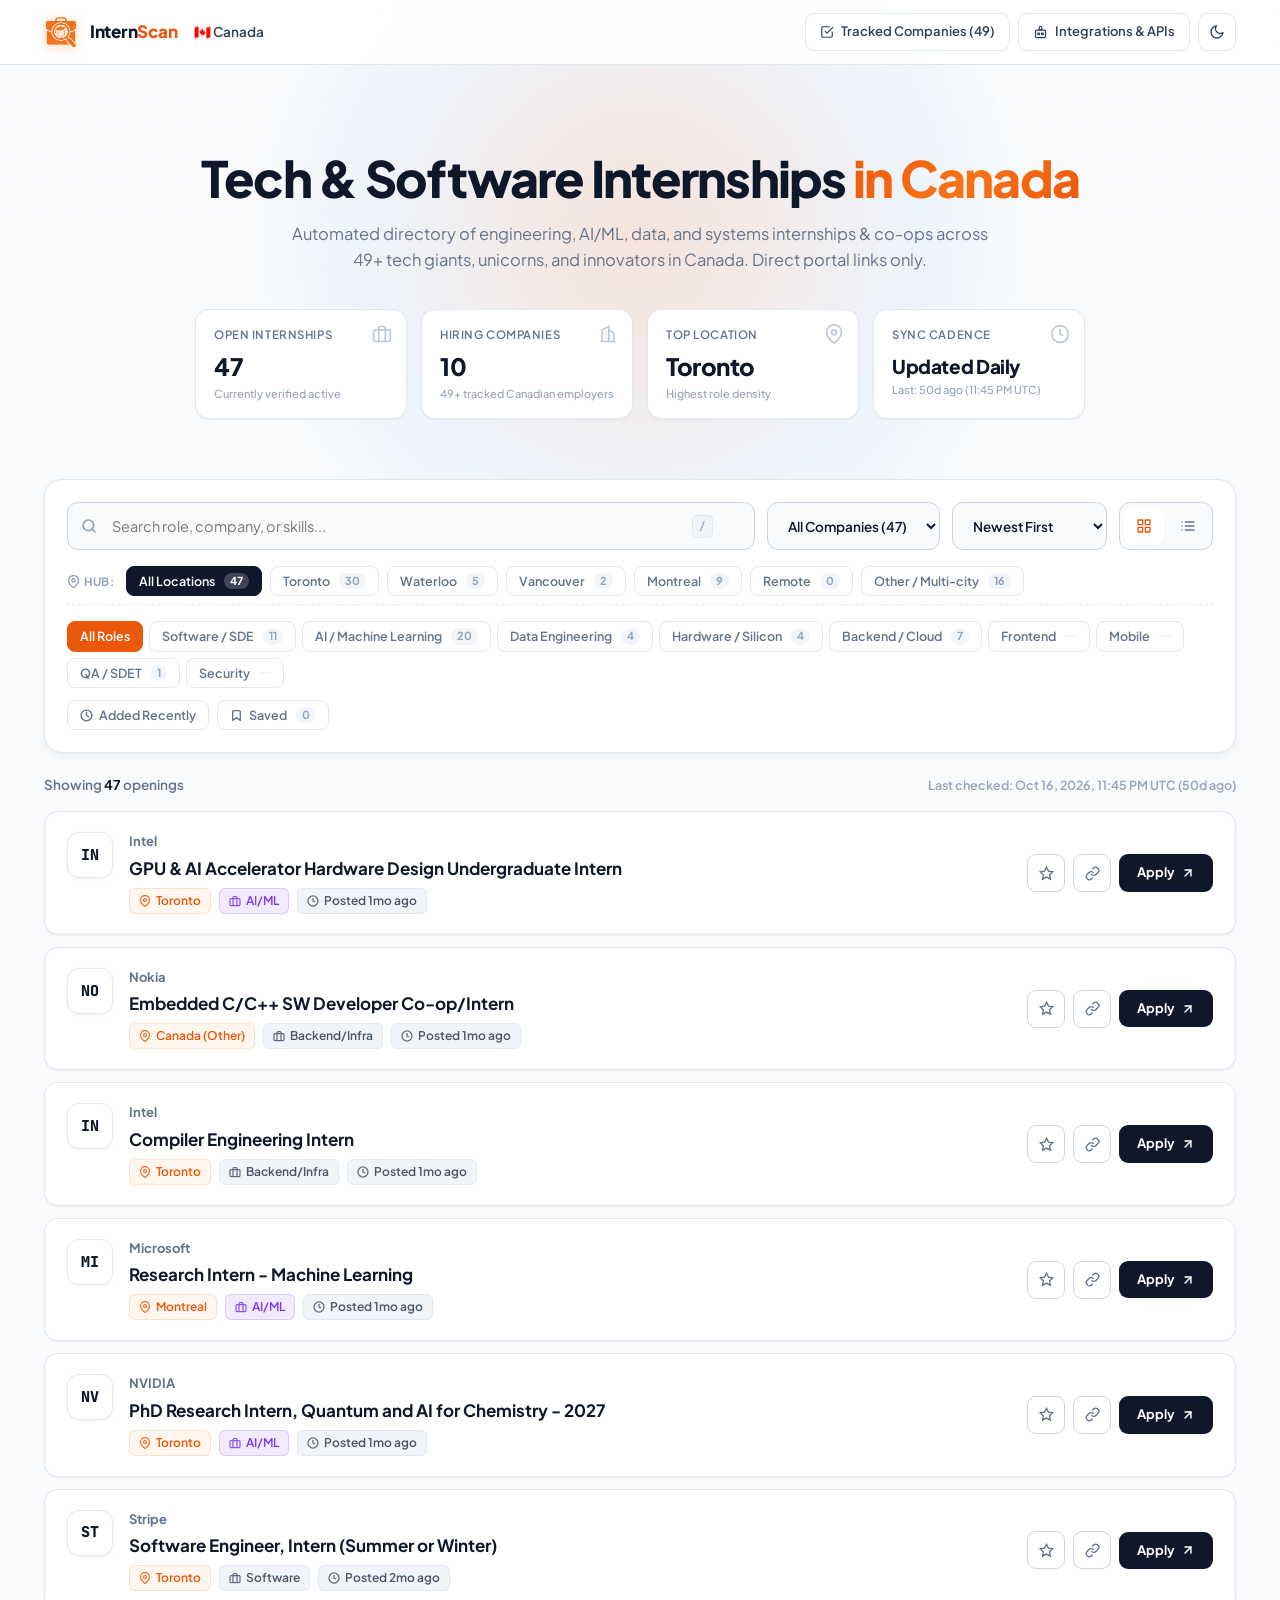
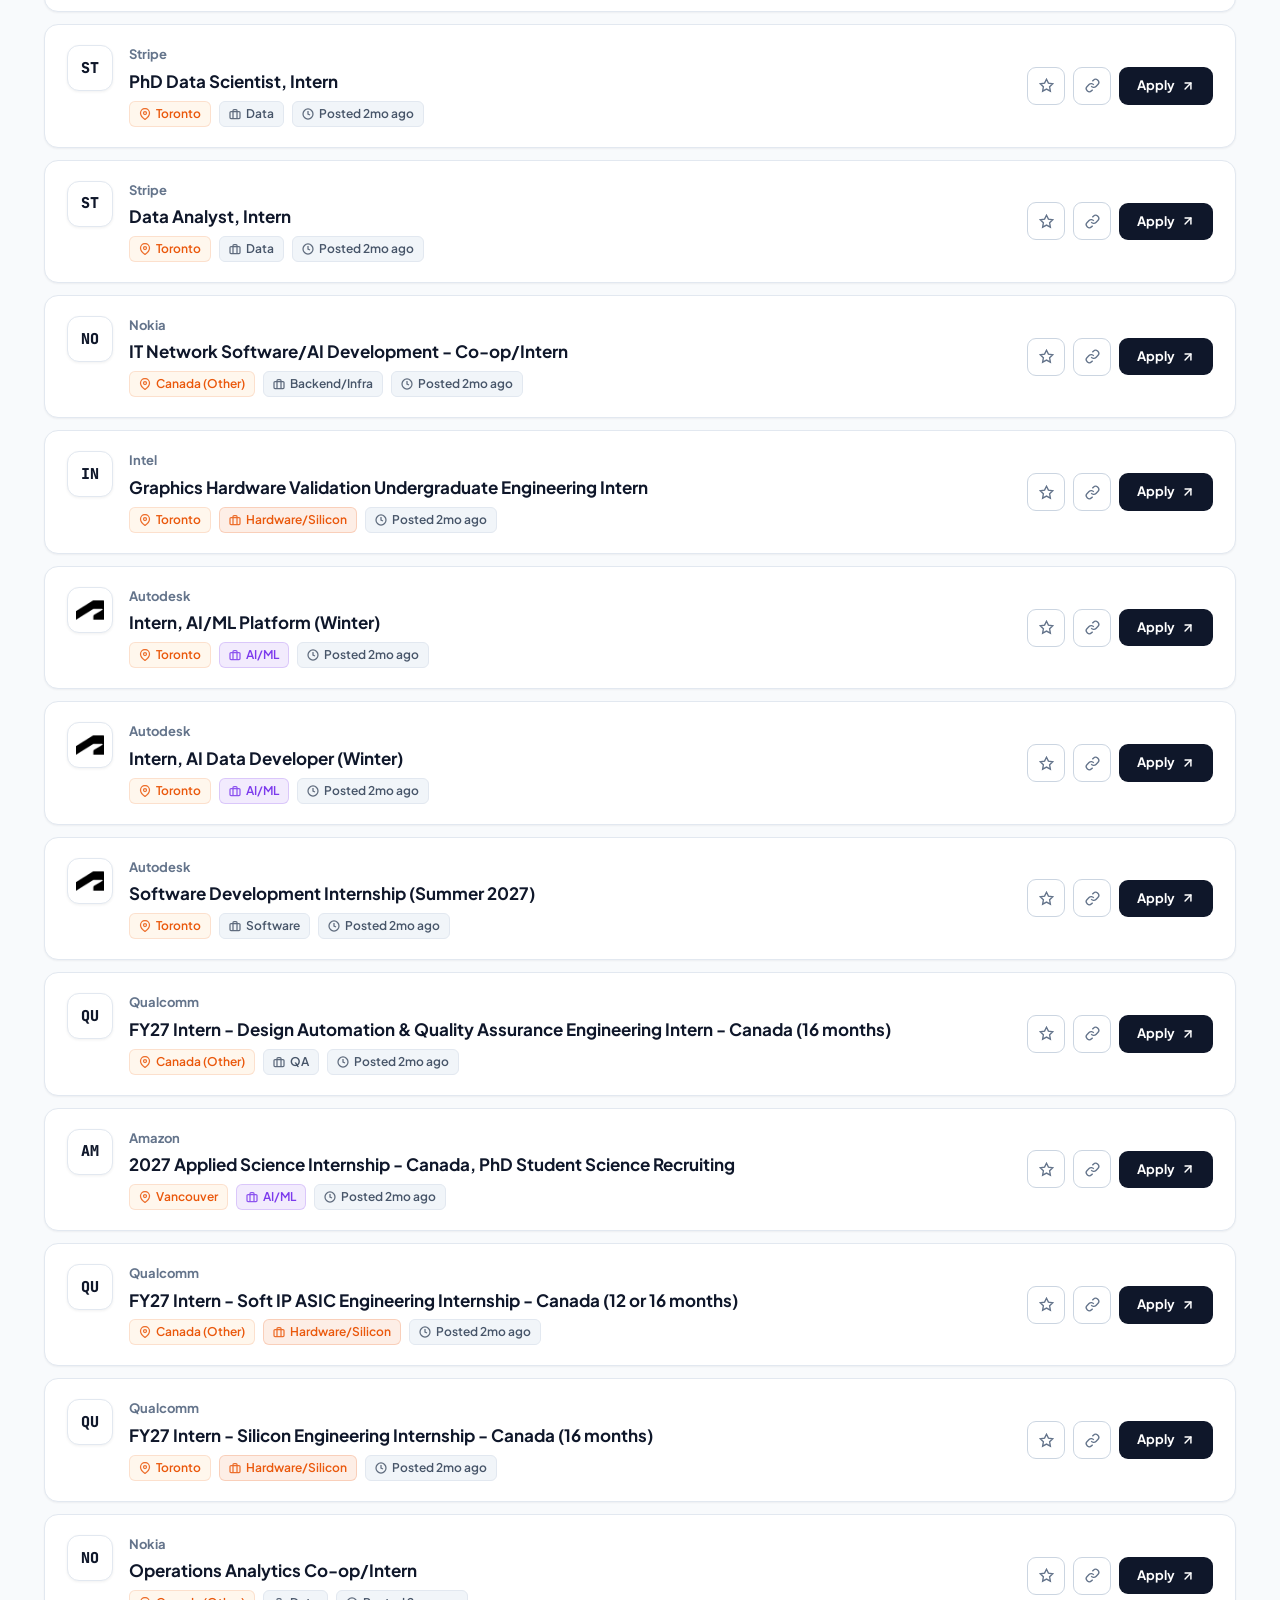
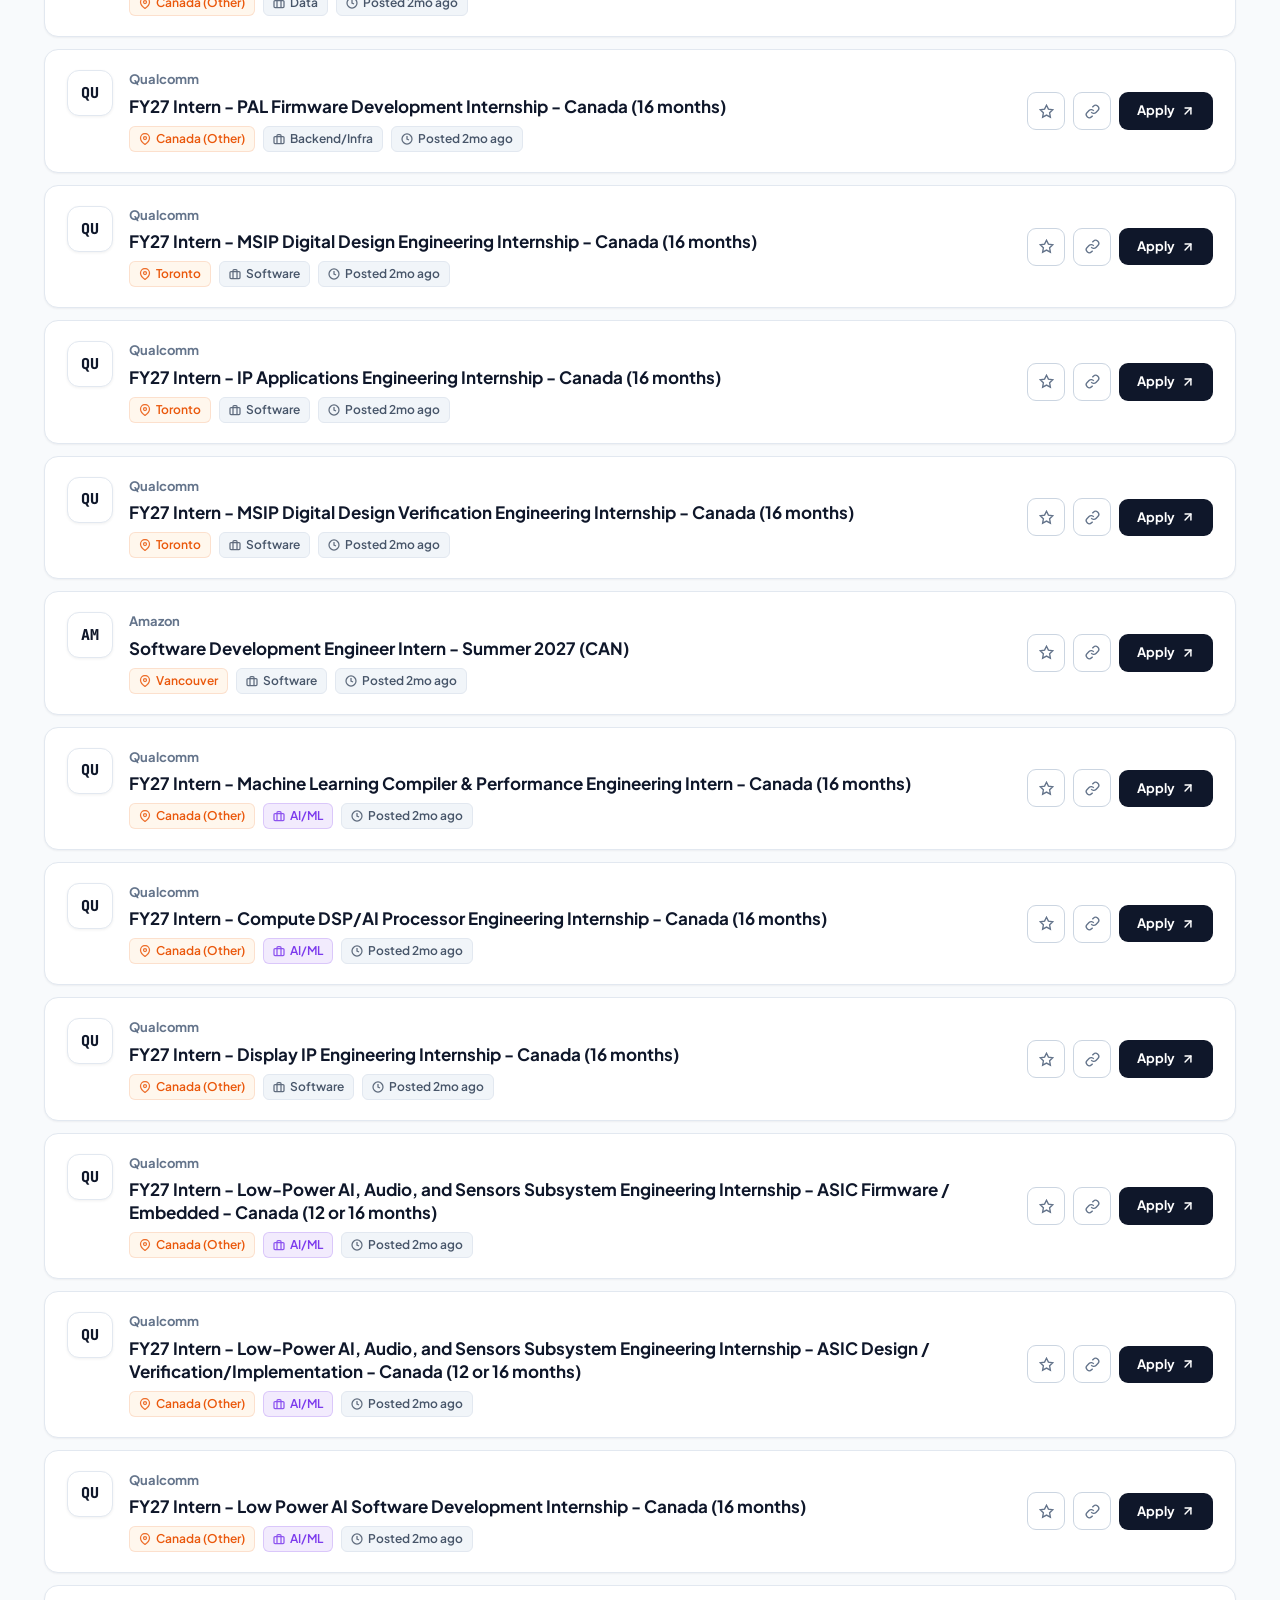
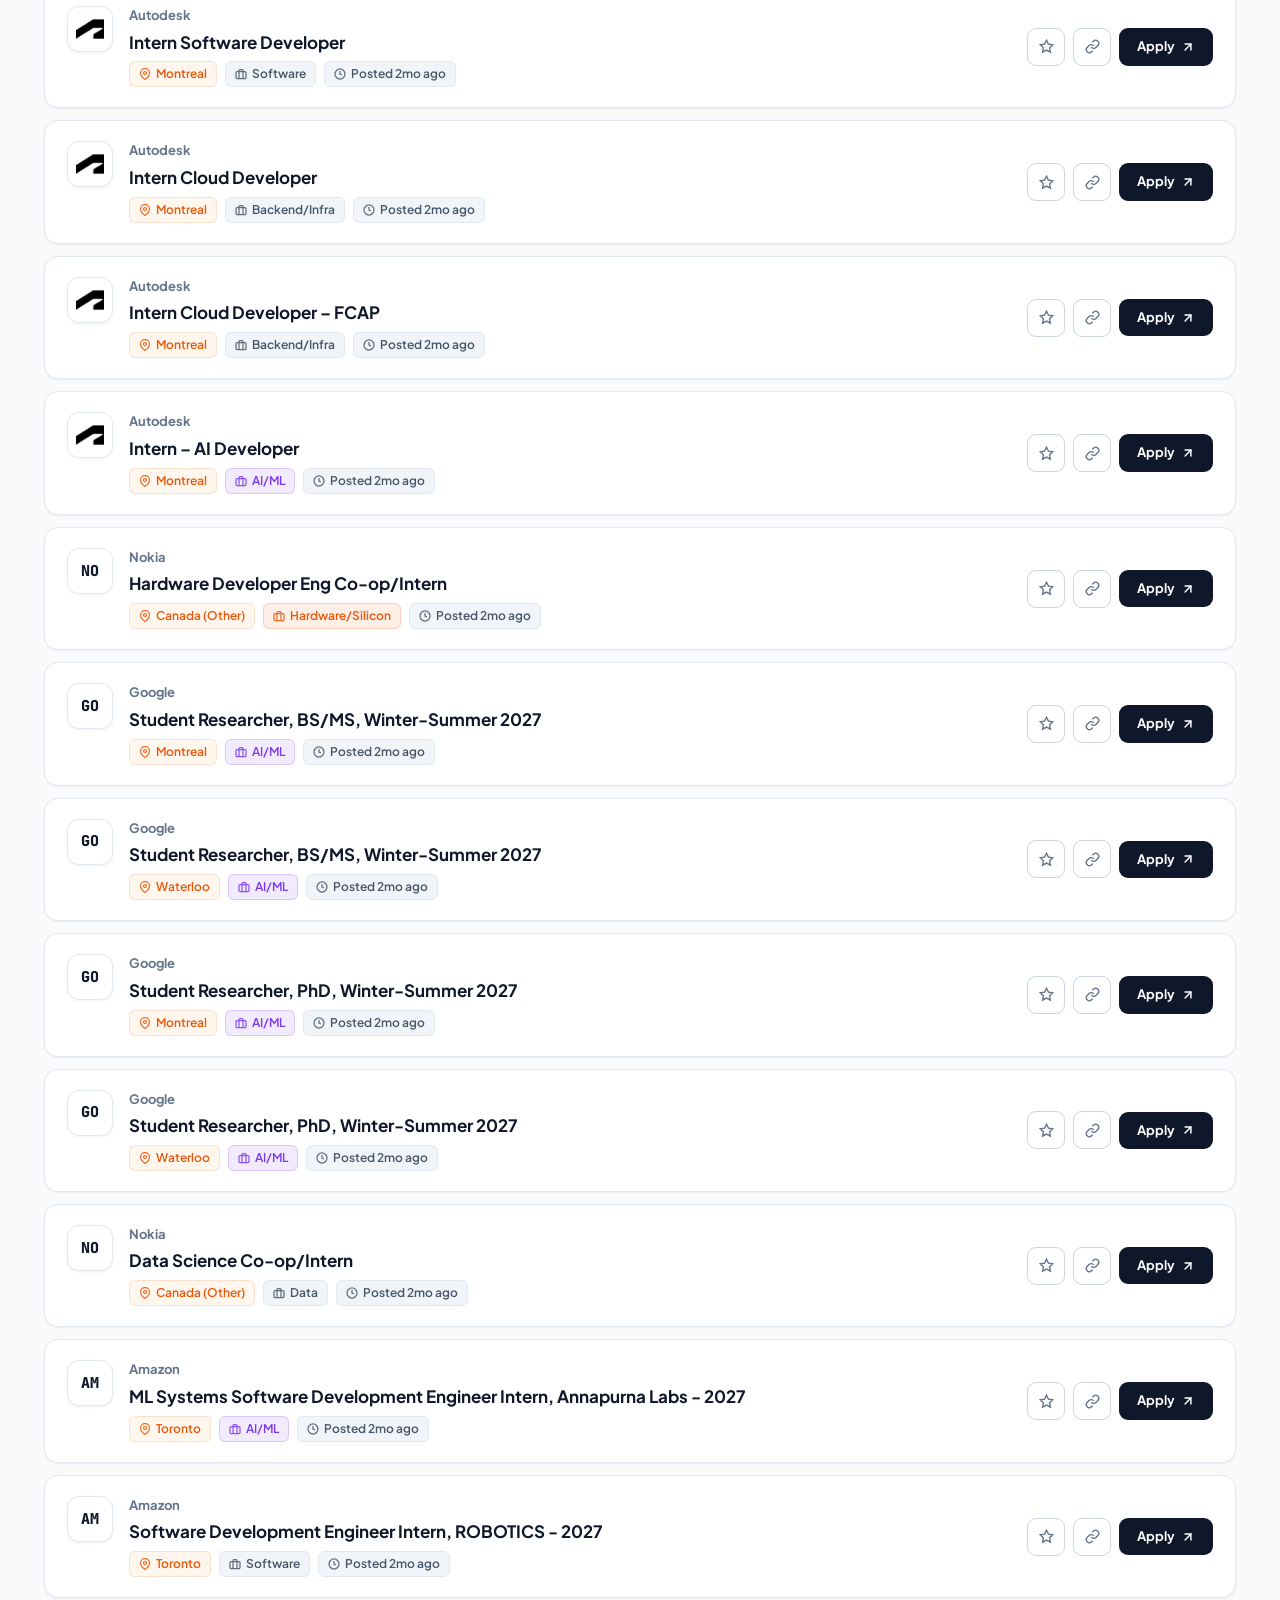
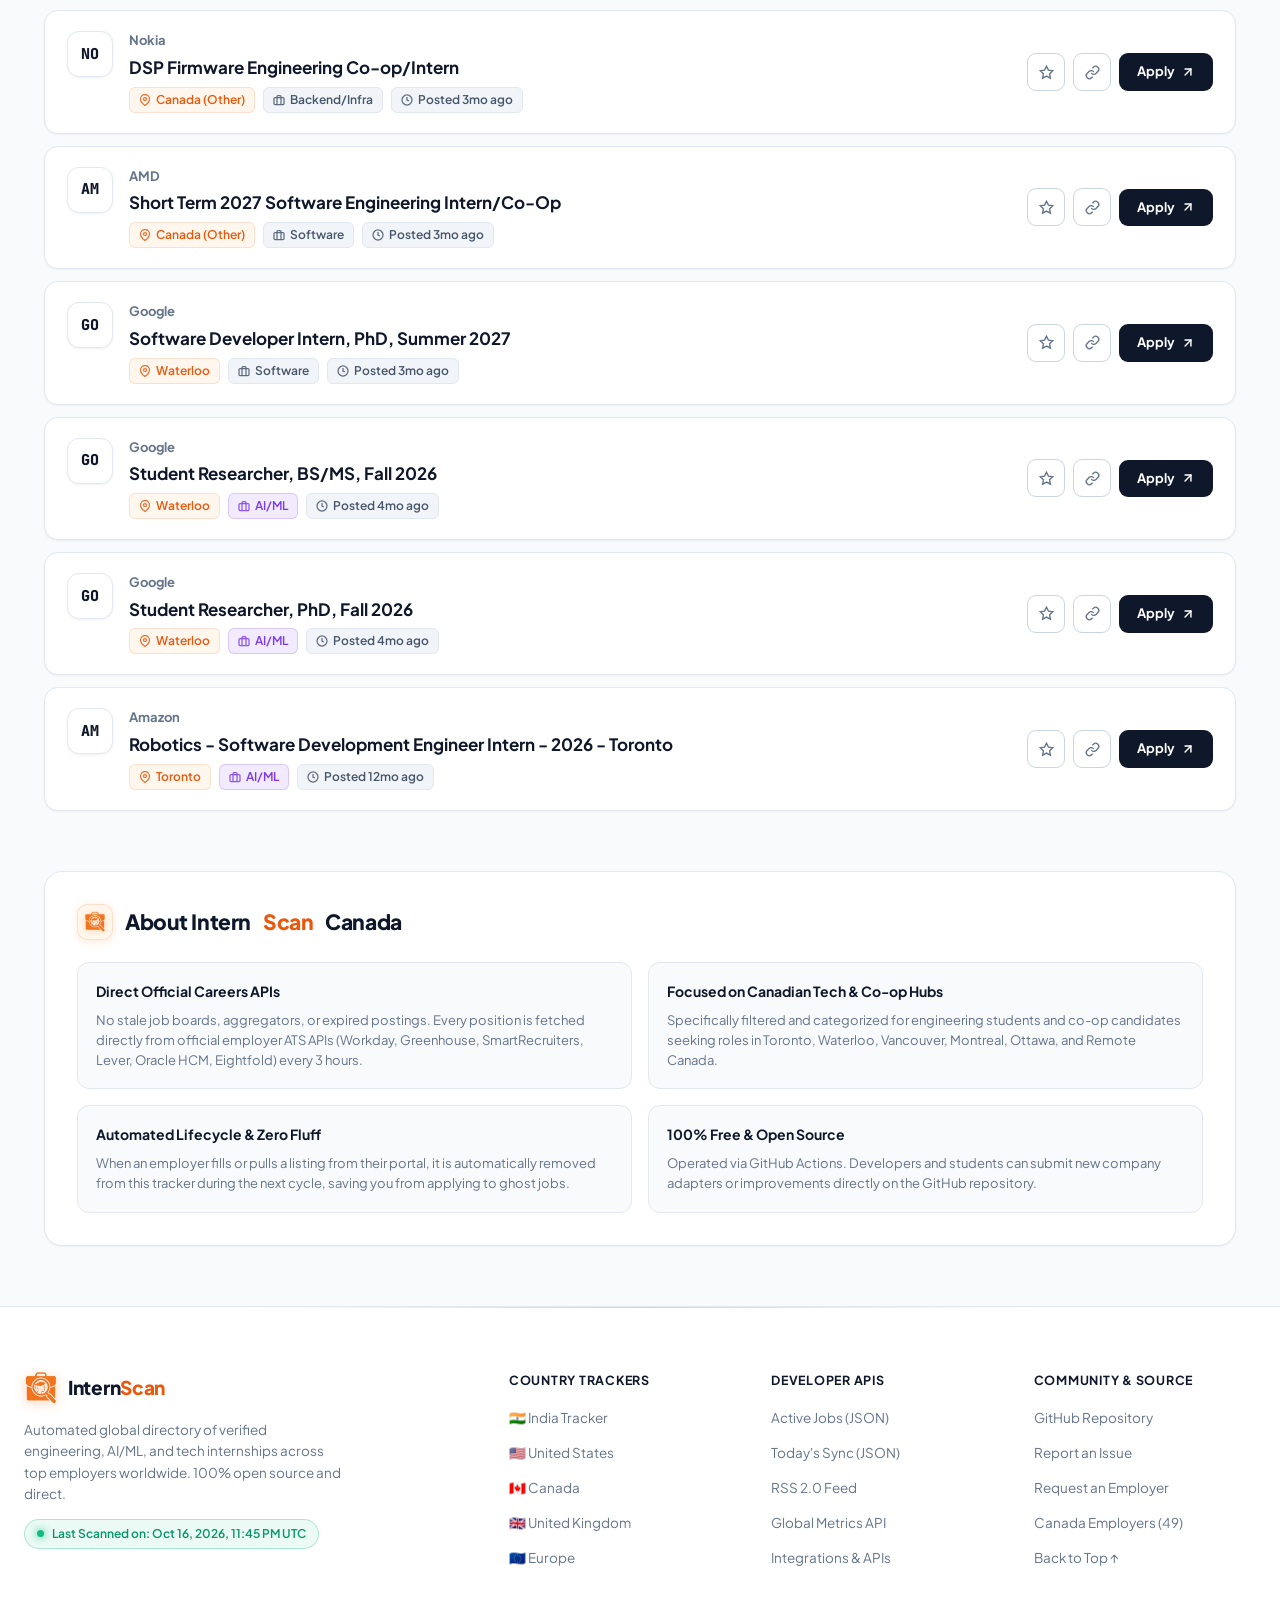
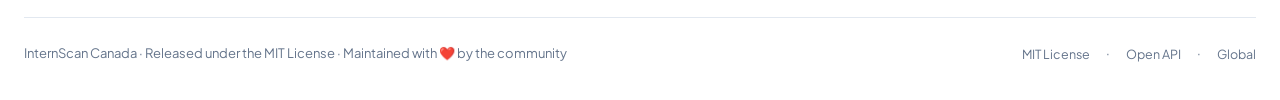
==== commit 397bc608: "feat(web): adapt all timestamps, cadence schedules, and job dates to user local timezone" ====
--- a/docs/ca/index.html
+++ b/docs/ca/index.html
@@ -176,13 +176,13 @@
       <div class="metric-value" id="metric-hub">Toronto</div>
       <div class="metric-sub">Highest role density</div>
     </div>
-    <div class="metric-card">
+    <div class="metric-card" id="cadence-card">
       <div class="metric-icon-wrap">
         <svg width="20" height="20" viewBox="0 0 24 24" fill="none" stroke="currentColor" stroke-width="2"><circle cx="12" cy="12" r="10"></circle><polyline points="12 6 12 12 16 14"></polyline></svg>
       </div>
       <div class="metric-label">Sync Cadence</div>
-      <div class="metric-value metric-cadence-val">Daily 24h</div>
-      <div class="metric-sub">Zero stale postings</div>
+      <div class="metric-value metric-cadence-val" id="metric-cadence-val">Updated Daily</div>
+      <div class="metric-sub" id="metric-cadence-sub">Zero stale postings</div>
     </div>
   </div>
 </header>
@@ -347,7 +347,7 @@
         <p class="footer-brand-desc">Automated global directory of verified engineering, AI/ML, and tech internships across top employers worldwide. 100% open source and direct.</p>
         <div class="footer-status-pill">
           <span class="pulse-dot"></span>
-          <span id="footer-scan-time">Last Scanned on: Oct 15, 2026, 11:05 AM IST</span>
+          <span id="footer-scan-time">Last Scanned: Syncing...</span>
         </div>
       </div>
 
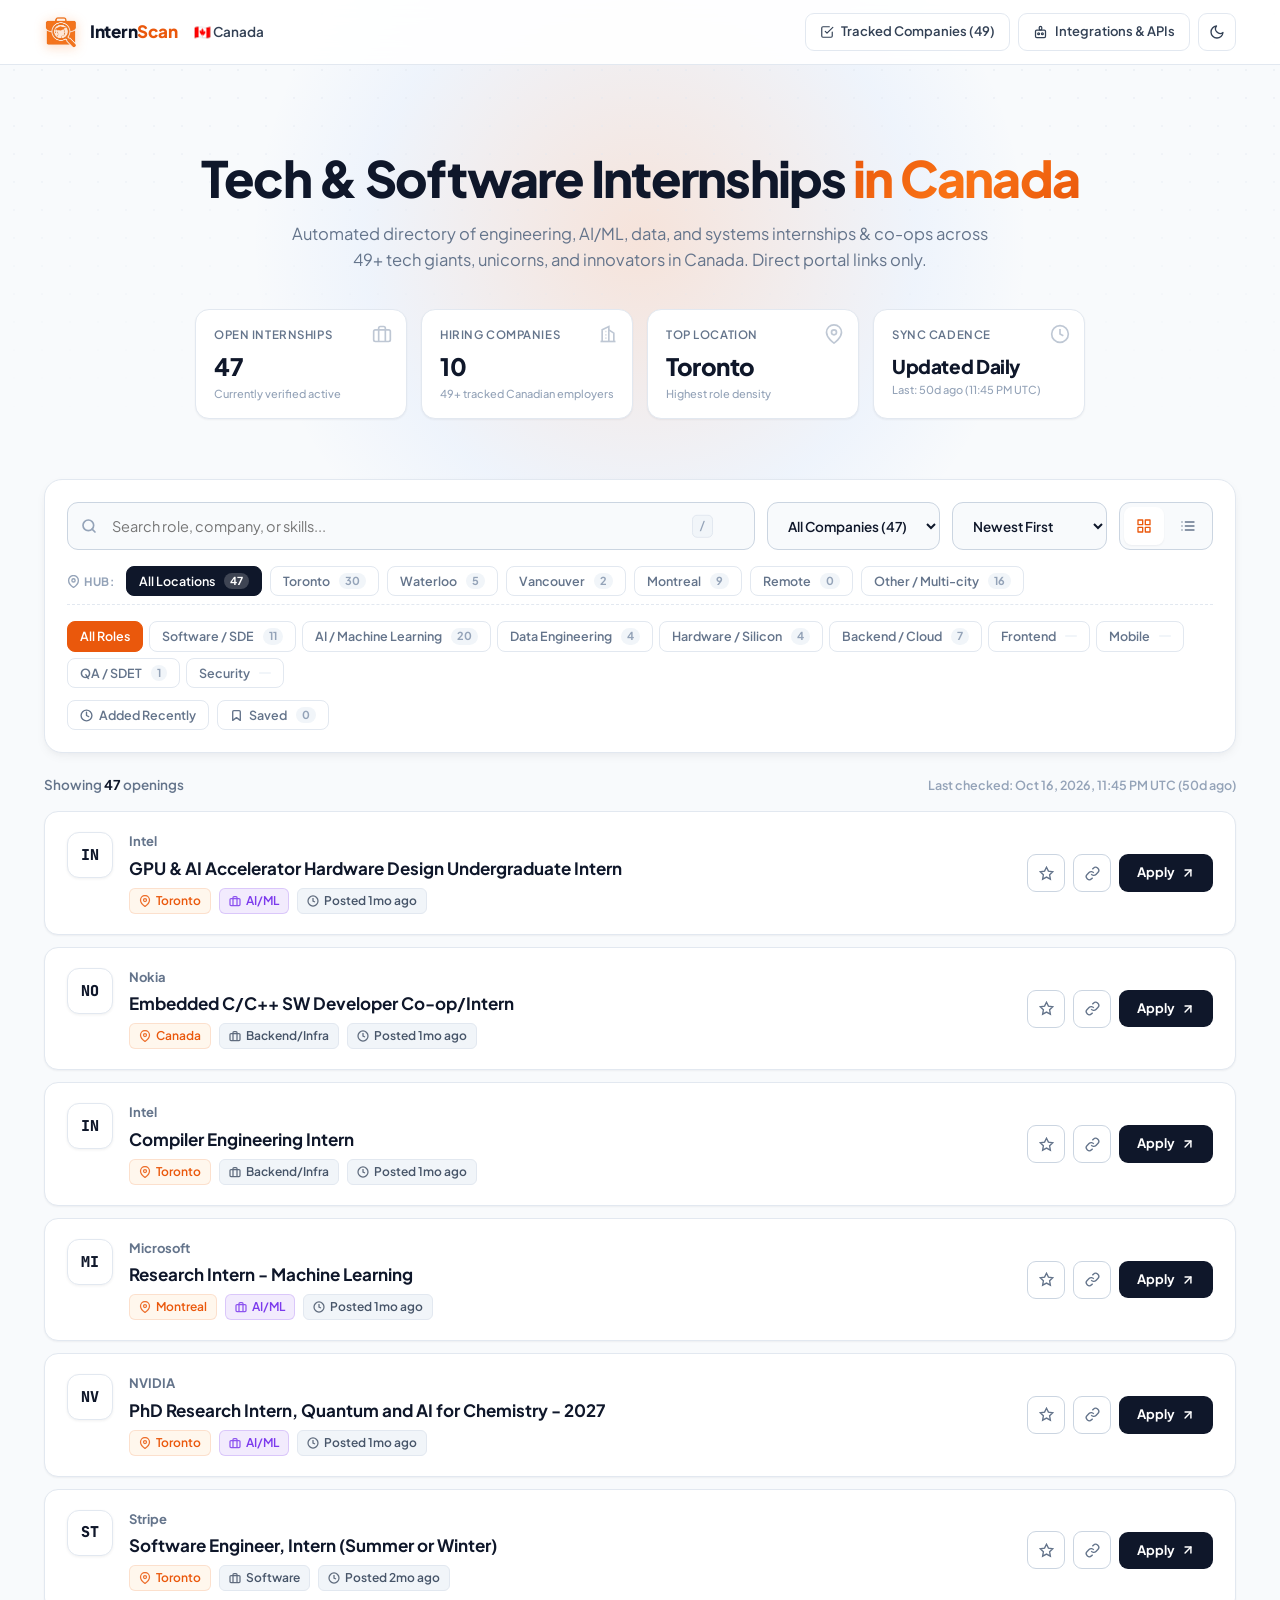
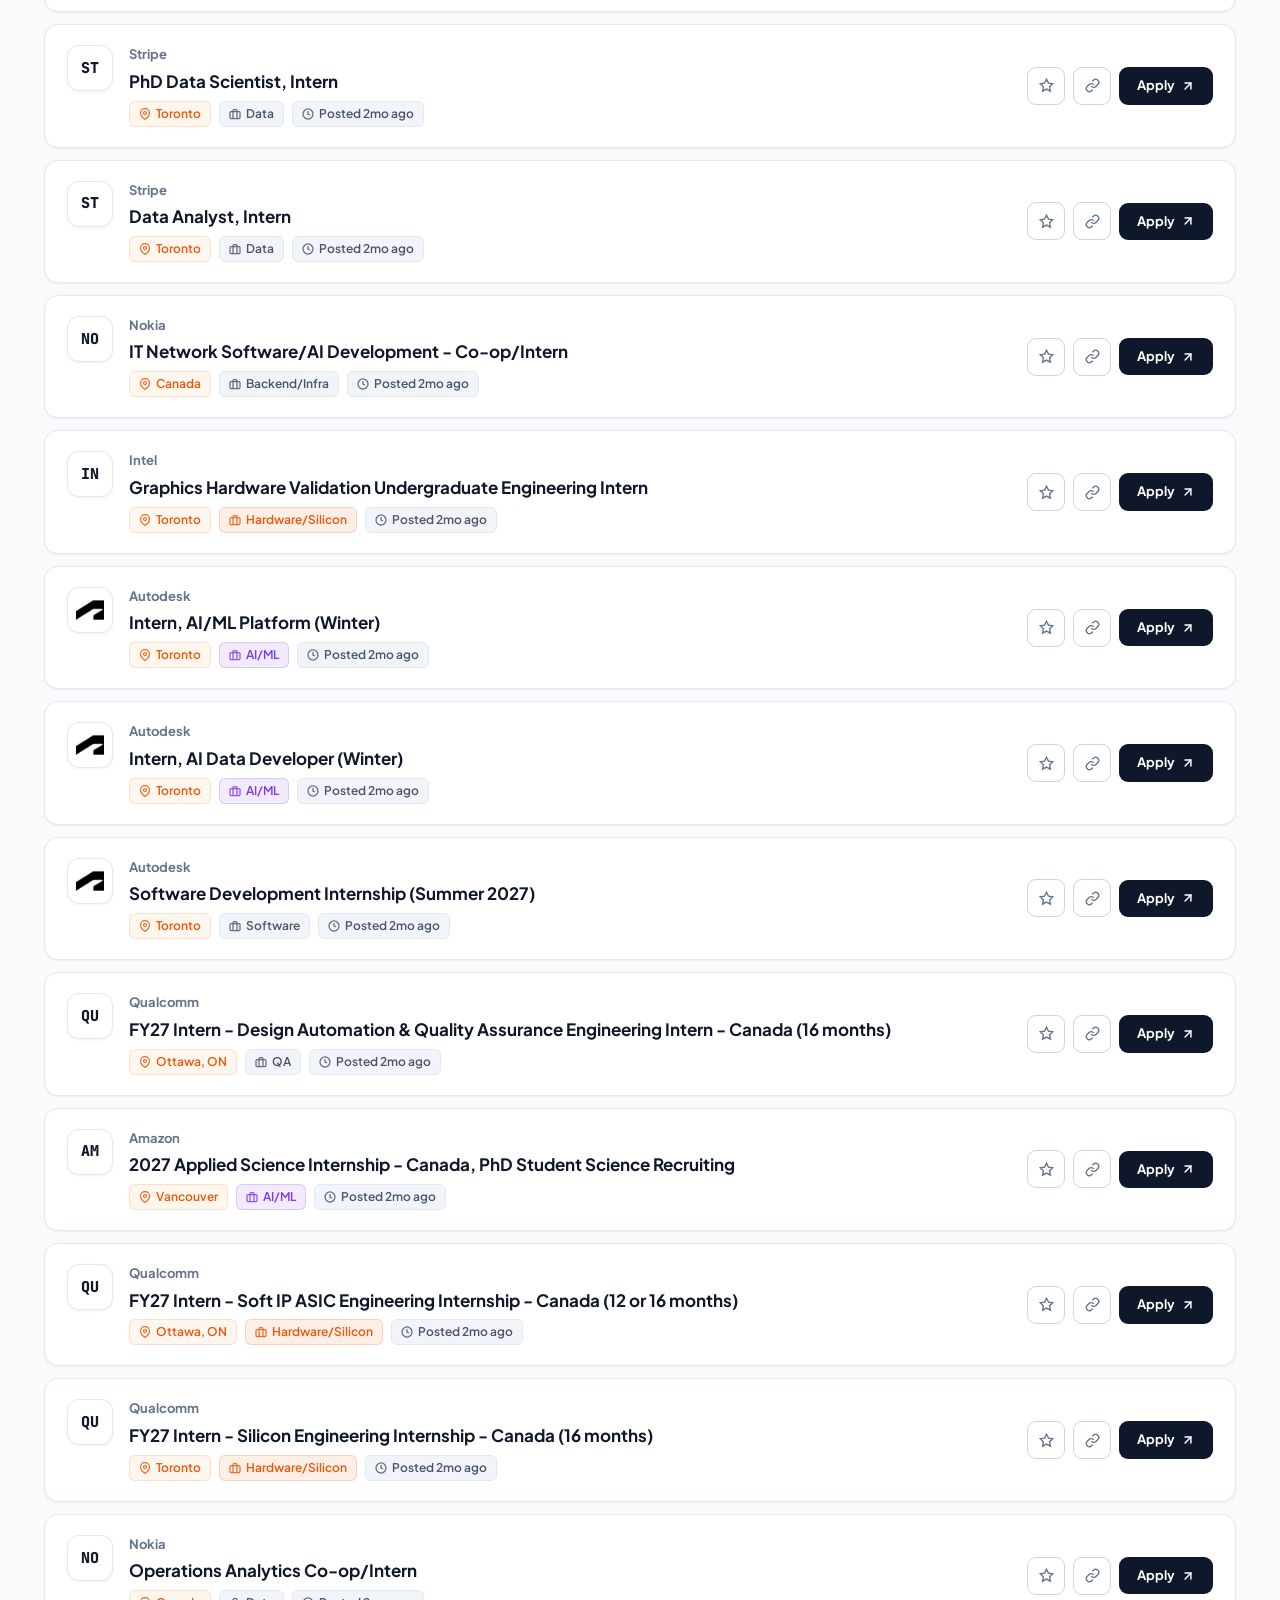
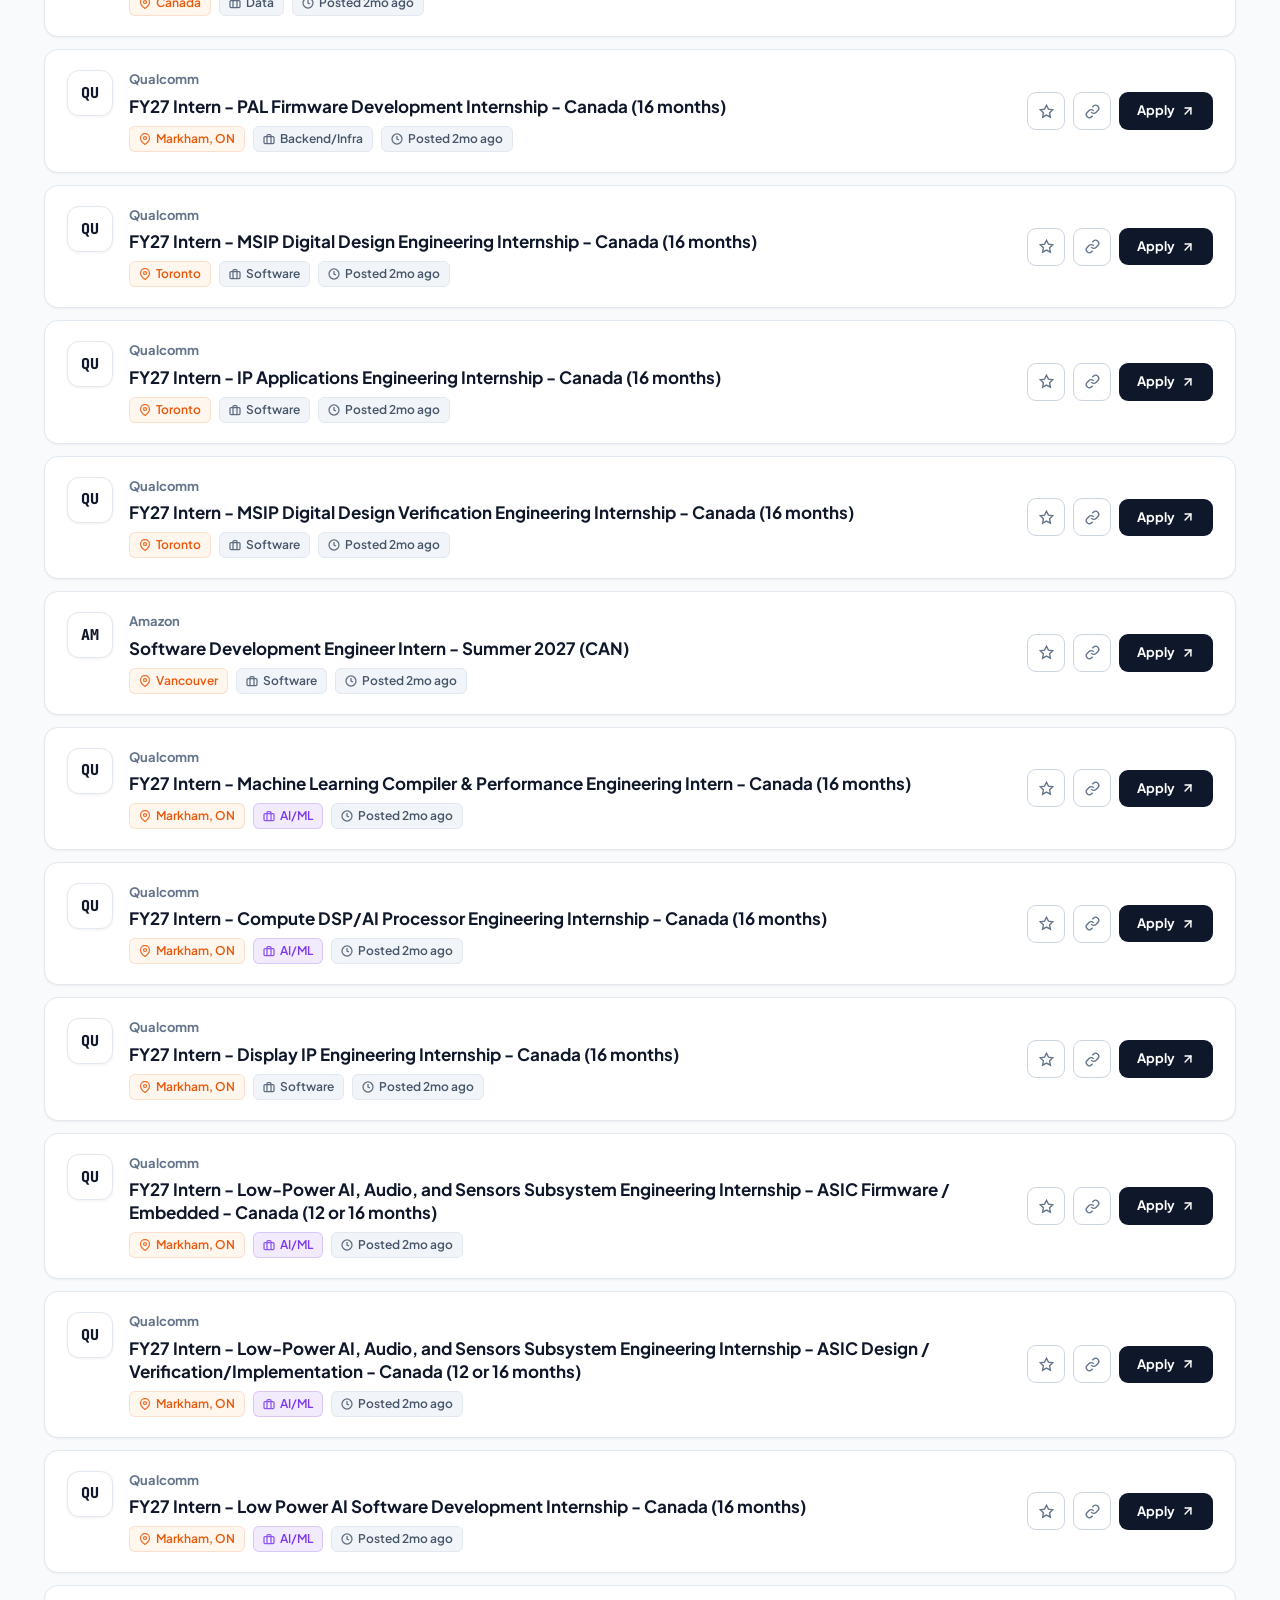
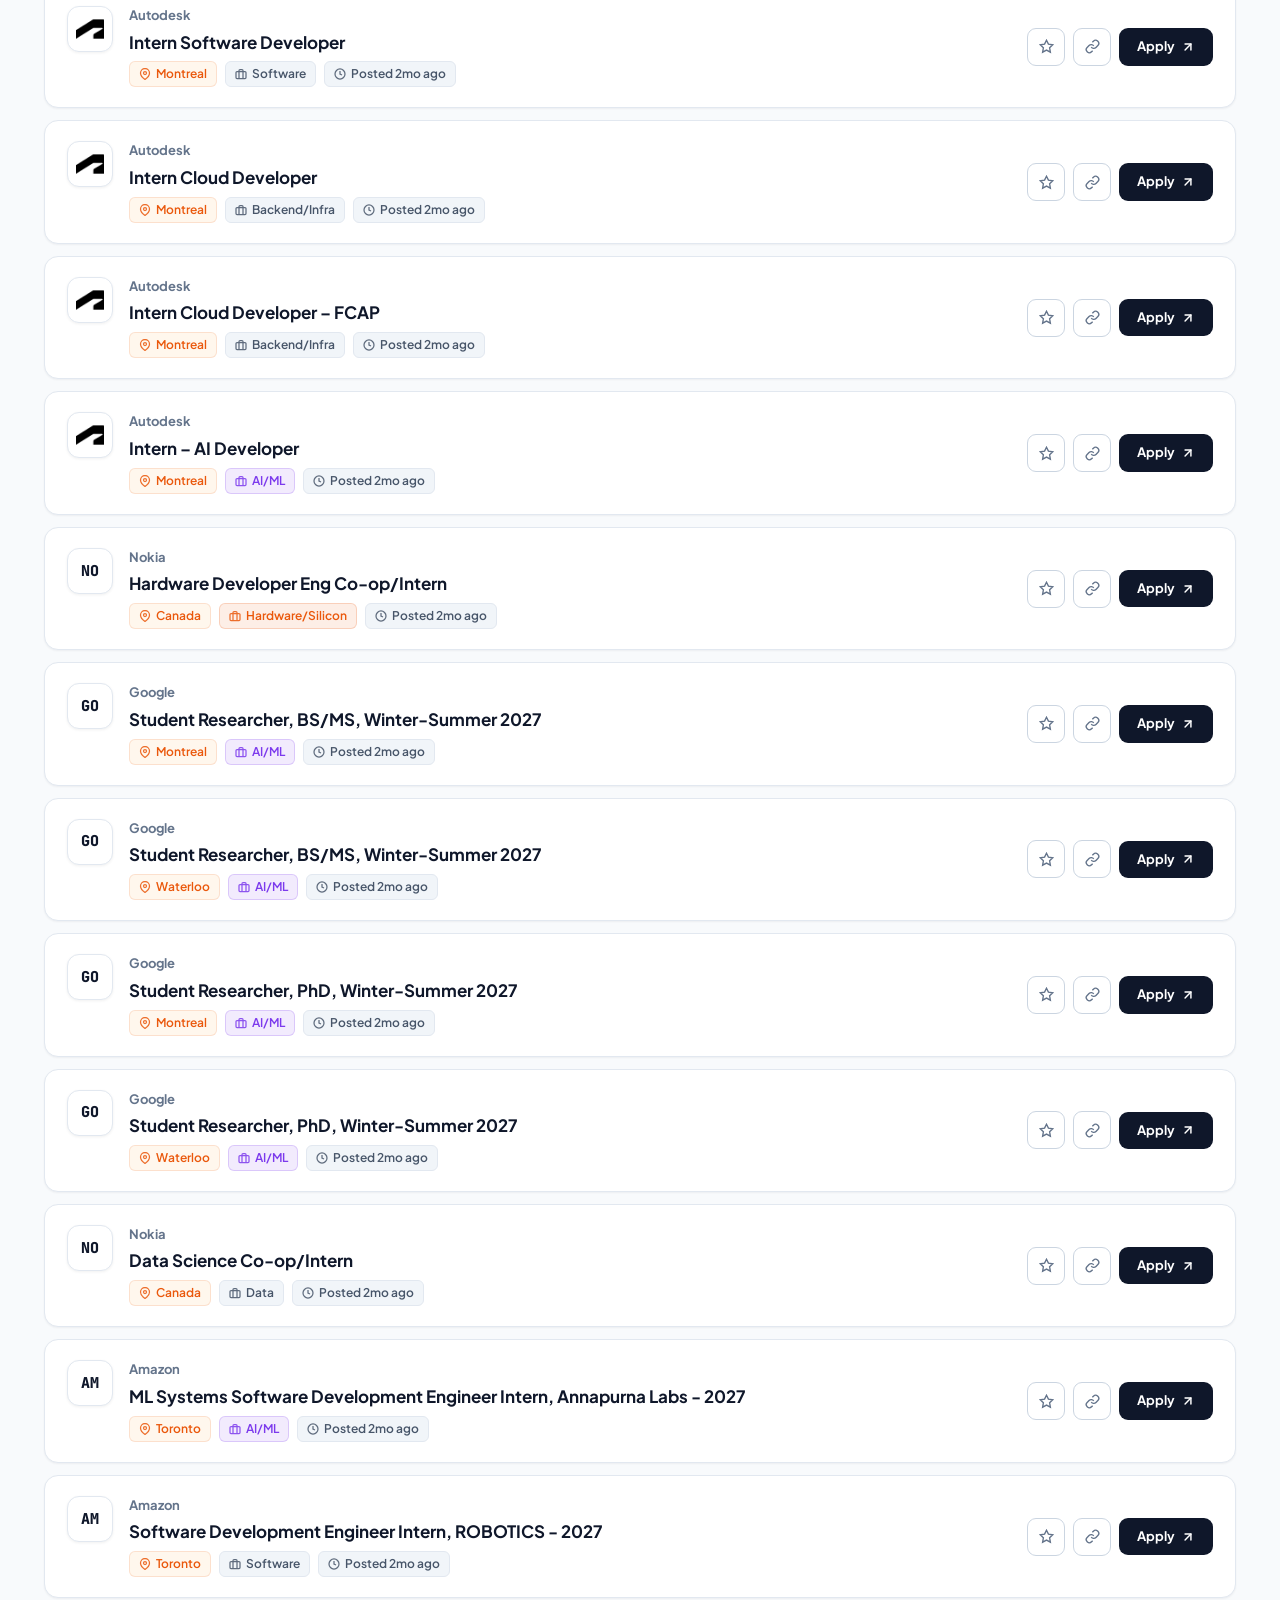
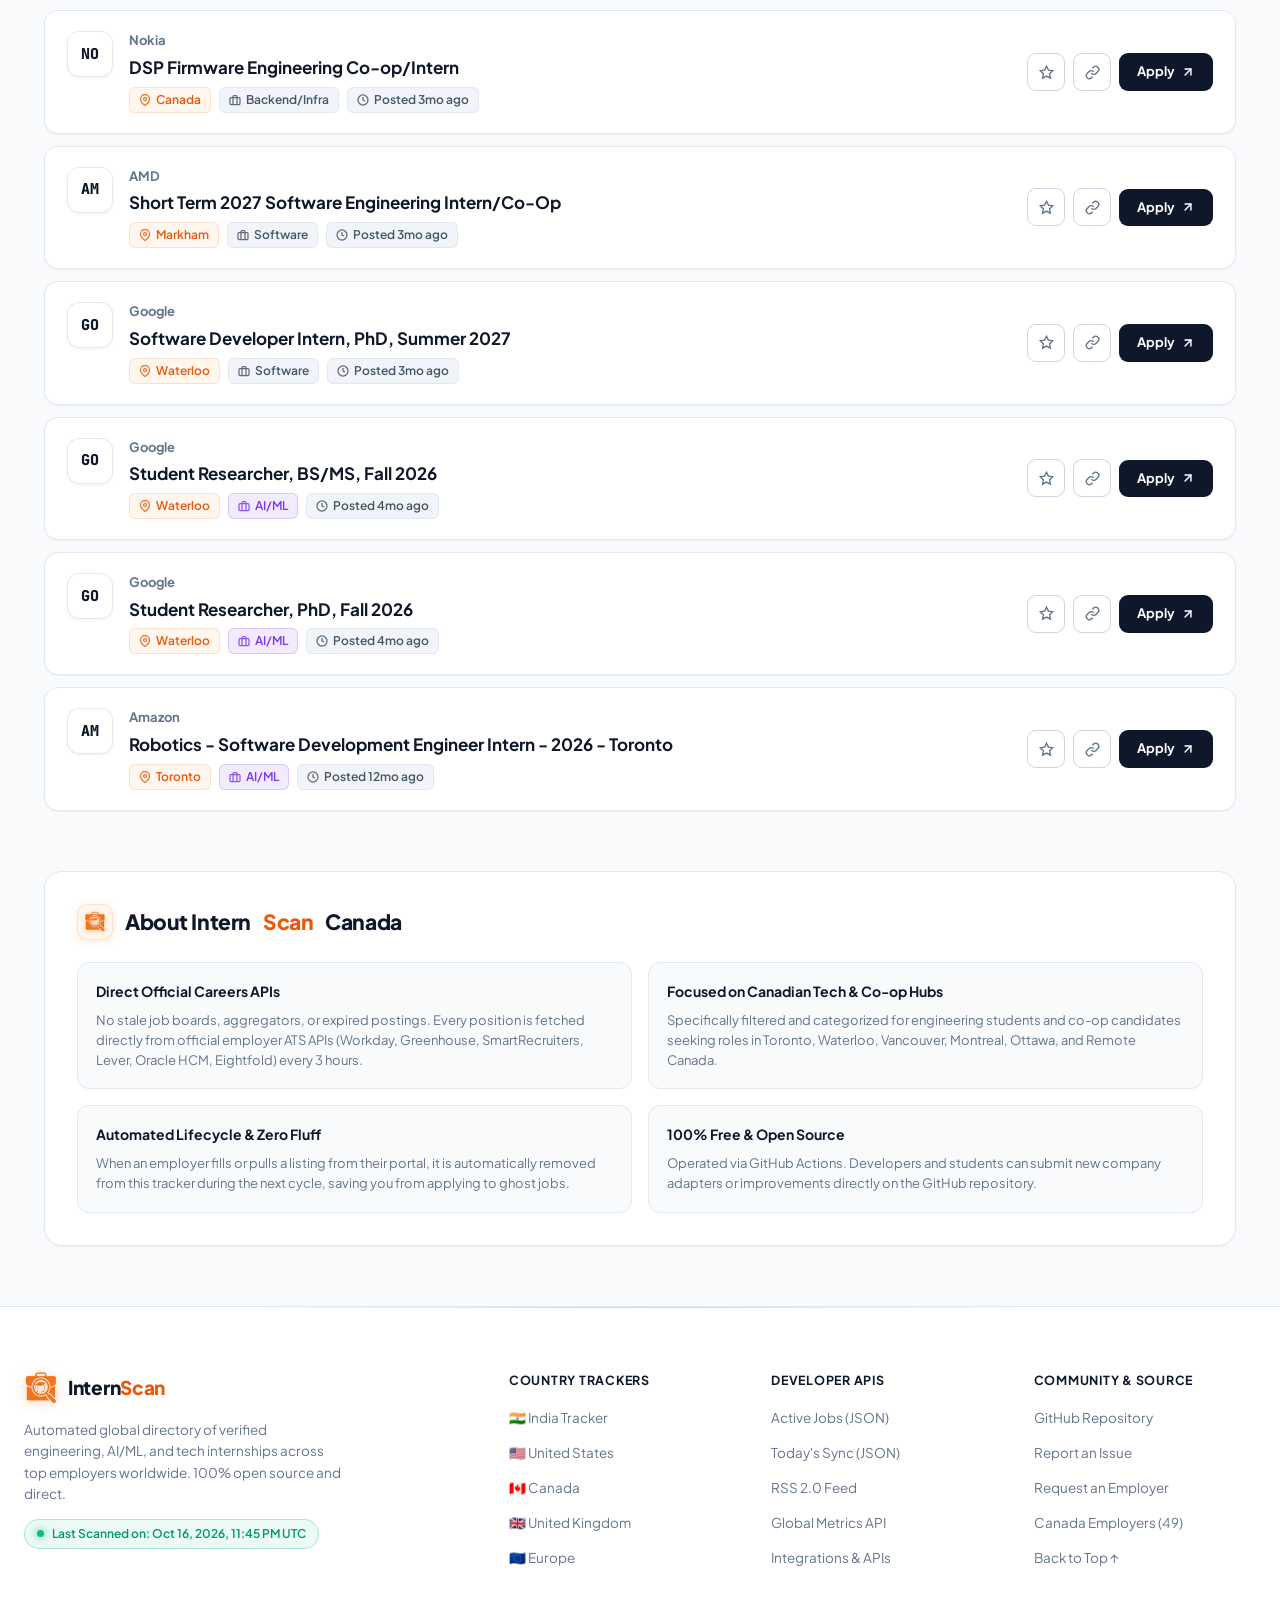
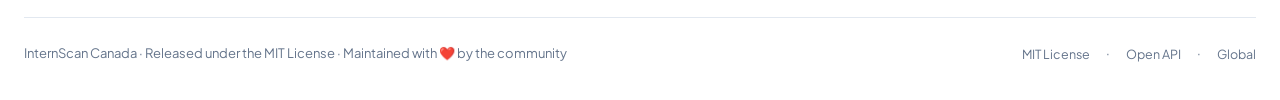
==== commit 783cc63a: "feat(seo): configure internscan.vercel.app as primary canonical domain across all portals, sitemaps," ====
--- a/docs/ca/index.html
+++ b/docs/ca/index.html
@@ -18,20 +18,21 @@
 <meta name="description" content="Automated, verified directory of software engineering, AI/ML, data, and cloud internships across 49+ tech leaders in Canada for 2026 and 2027 batches. Auto-synced daily directly from official career APIs.">
 <meta name="keywords" content="internscan canada, internships 2027 canada, tech internships canada 2026 2027, co-op canada 2027, software engineering internships toronto, waterloo co-op, vancouver tech intern, montreal ai intern">
 <meta name="author" content="Vishnu Nandan">
-<link rel="canonical" href="https://vishnunandan555.github.io/internscan/ca/">
-<link rel="alternate" hreflang="en-IN" href="https://vishnunandan555.github.io/internscan/in/">
-<link rel="alternate" hreflang="en-US" href="https://vishnunandan555.github.io/internscan/us/">
-<link rel="alternate" hreflang="en-CA" href="https://vishnunandan555.github.io/internscan/ca/">
-<link rel="alternate" hreflang="en-GB" href="https://vishnunandan555.github.io/internscan/uk/">
-<link rel="alternate" hreflang="x-default" href="https://vishnunandan555.github.io/internscan/">
+<link rel="canonical" href="https://internscan.vercel.app/ca/">
+<link rel="alternate" hreflang="en-CA" href="https://internscan.vercel.app/ca/">
+<link rel="alternate" hreflang="en-US" href="https://internscan.vercel.app/us/">
+<link rel="alternate" hreflang="en-IN" href="https://internscan.vercel.app/in/">
+<link rel="alternate" hreflang="en-GB" href="https://internscan.vercel.app/uk/">
+<link rel="alternate" hreflang="en-EU" href="https://internscan.vercel.app/eu/">
+<link rel="alternate" hreflang="x-default" href="https://internscan.vercel.app/">
 
 <!-- Open Graph / Facebook / LinkedIn / WhatsApp -->
 <meta property="og:type" content="website">
-<meta property="og:url" content="https://vishnunandan555.github.io/internscan/ca/">
+<meta property="og:url" content="https://internscan.vercel.app/ca/">
 <meta property="og:site_name" content="InternScan Canada">
 <meta property="og:title" content="InternScan Canada 2026–2027  · Verified Tech Internships 2026–2027">
 <meta property="og:description" content="Automated directory of engineering, AI/ML &amp; systems internships across 49+ tech giants in Canada. Scraped directly from official career portals. Zero ghost jobs.">
-<meta property="og:image" content="https://vishnunandan555.github.io/internscan/og-image.png?v=2">
+<meta property="og:image" content="https://internscan.vercel.app/og-image.png?v=2">
 <meta property="og:image:width" content="1200">
 <meta property="og:image:height" content="630">
 <meta property="og:image:alt" content="InternScan Canada · Verified Tech Internships 2026-2027">
@@ -39,10 +40,10 @@
 
 <!-- Twitter / X -->
 <meta name="twitter:card" content="summary_large_image">
-<meta name="twitter:url" content="https://vishnunandan555.github.io/internscan/ca/">
+<meta name="twitter:url" content="https://internscan.vercel.app/ca/">
 <meta name="twitter:title" content="InternScan Canada 2026–2027  · Verified Tech Internships 2026–2027">
 <meta name="twitter:description" content="Direct official ATS sync for SDE, AI/ML, Data &amp; Cloud internships across 49+ top tech employers in Canada. Scraped daily.">
-<meta name="twitter:image" content="https://vishnunandan555.github.io/internscan/og-image.png?v=2">
+<meta name="twitter:image" content="https://internscan.vercel.app/og-image.png?v=2">
 <meta name="twitter:creator" content="@vishnunandan555">
 
 <!-- Mobile & App Identity -->
@@ -67,37 +68,54 @@
   "@graph": [
     {
       "@type": "WebSite",
-      "@id": "https://vishnunandan555.github.io/internscan/#website",
-      "url": "https://vishnunandan555.github.io/internscan/ca/",
+      "@id": "https://internscan.vercel.app/#website",
+      "url": "https://internscan.vercel.app/ca/",
       "name": "InternScan Canada",
       "description": "Automated directory of verified software engineering and tech internships in Canada.",
       "inLanguage": "en-CA",
       "publisher": {
         "@type": "Organization",
         "name": "InternScan",
-        "url": "https://vishnunandan555.github.io/internscan/",
-        "logo": "https://vishnunandan555.github.io/internscan/og-image.png"
+        "url": "https://internscan.vercel.app/",
+        "logo": "https://internscan.vercel.app/og-image.png"
       },
       "potentialAction": {
         "@type": "SearchAction",
-        "target": "https://vishnunandan555.github.io/internscan/ca/?q={search_term_string}",
+        "target": "https://internscan.vercel.app/ca/?q={search_term_string}",
         "query-input": "required name=search_term_string"
       }
     },
     {
       "@type": "WebApplication",
-      "@id": "https://vishnunandan555.github.io/internscan/#app",
+      "@id": "https://internscan.vercel.app/#app",
       "name": "InternScan Canada",
       "applicationCategory": "BusinessApplication",
       "operatingSystem": "All",
       "browserRequirements": "Requires JavaScript. Requires HTML5.",
-      "url": "https://vishnunandan555.github.io/internscan/ca/",
+      "url": "https://internscan.vercel.app/ca/",
       "description": "Live, automated tracker for 2026-2027 software engineering internships in Canada direct from official ATS career portals.",
       "offers": {
         "@type": "Offer",
         "price": "0",
         "priceCurrency": "CAD"
       }
+    },
+    {
+      "@type": "BreadcrumbList",
+      "itemListElement": [
+        {
+          "@type": "ListItem",
+          "position": 1,
+          "name": "InternScan",
+          "item": "https://internscan.vercel.app/"
+        },
+        {
+          "@type": "ListItem",
+          "position": 2,
+          "name": "Canada Internships",
+          "item": "https://internscan.vercel.app/ca/"
+        }
+      ]
     }
   ]
 }
